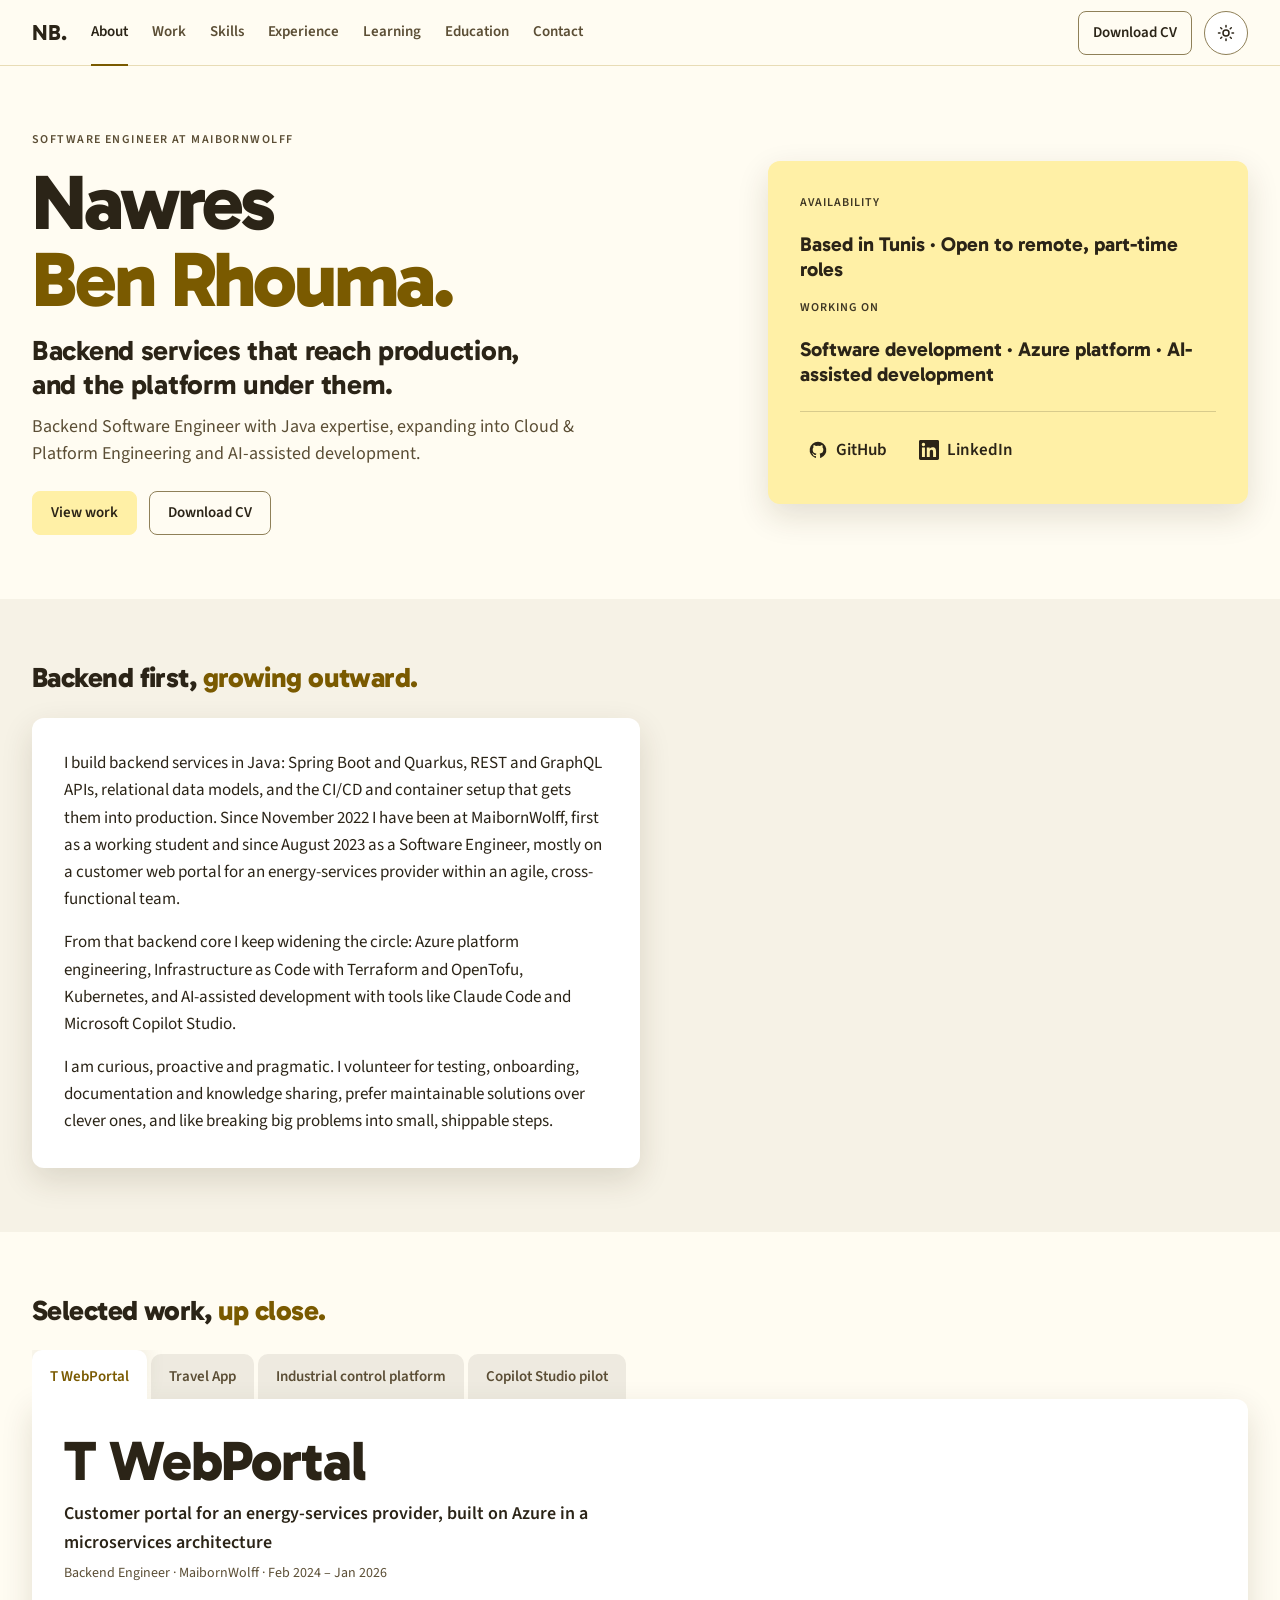
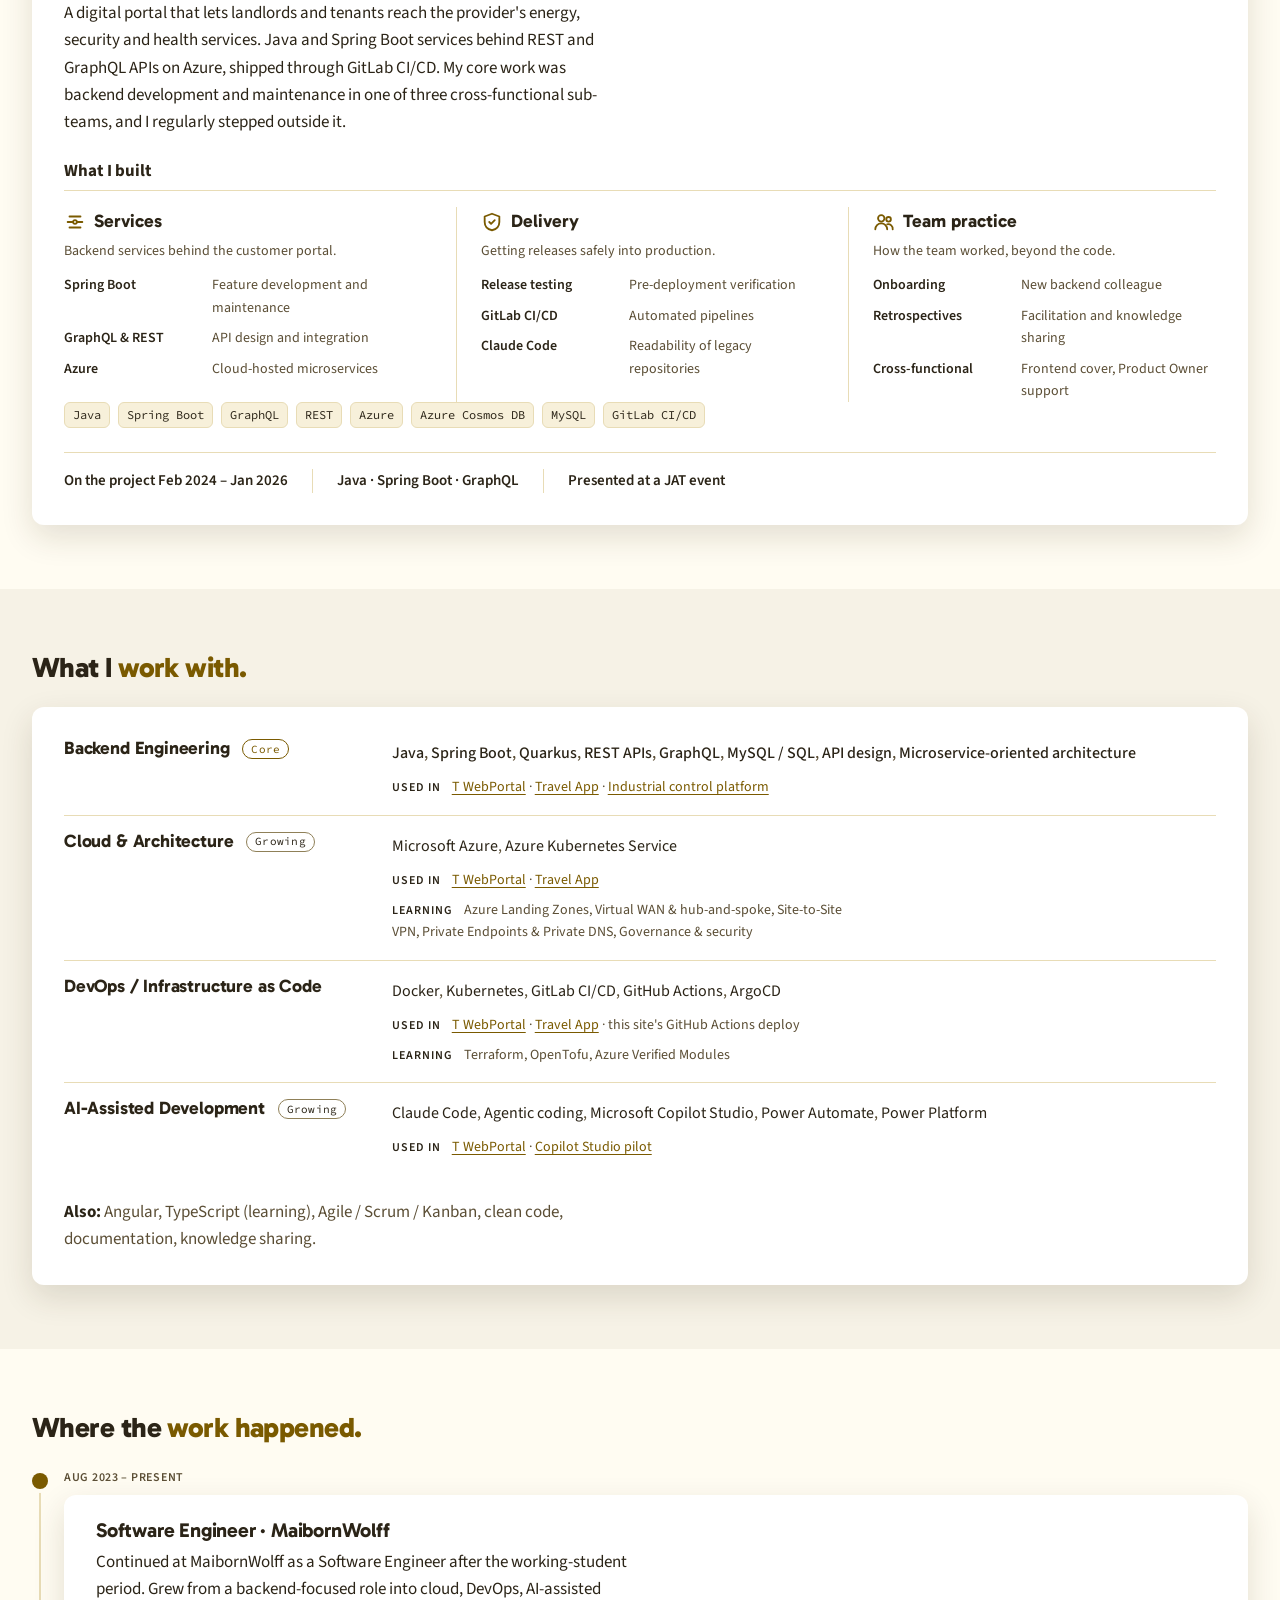
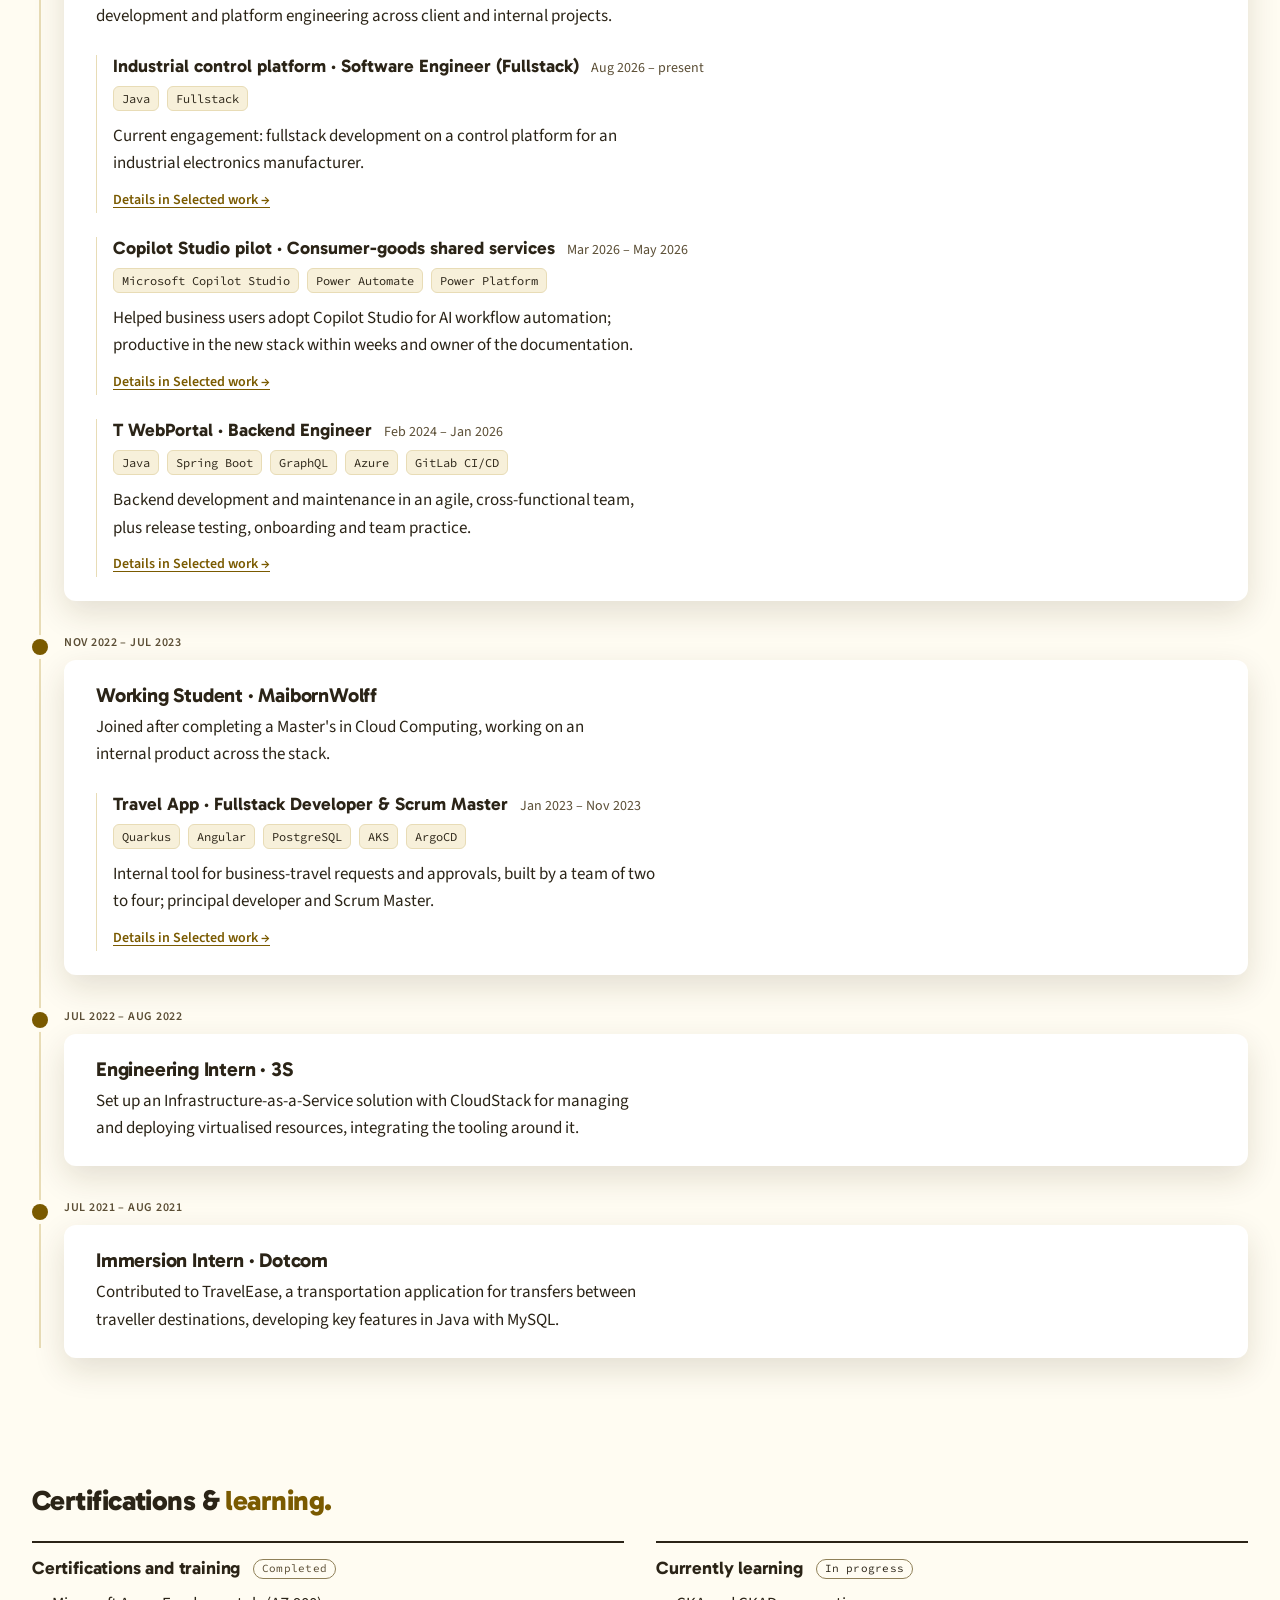
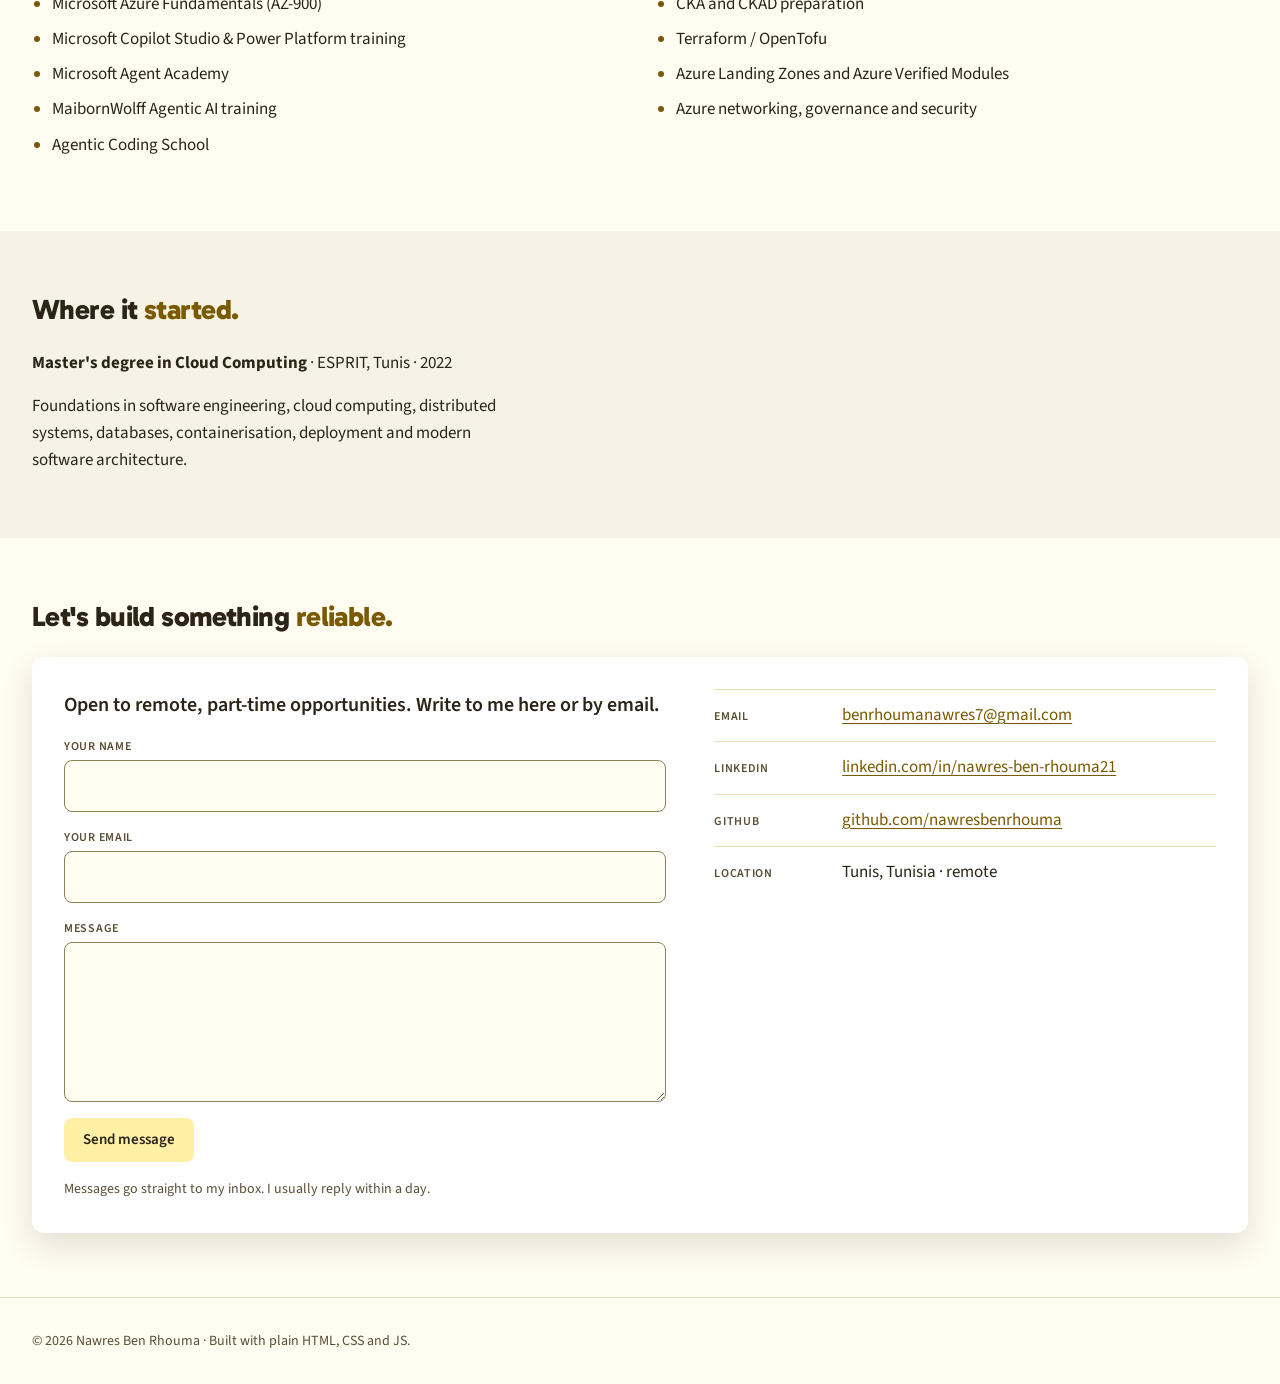
==== index.html @ cebd36e0 "Skills: each group links to the projects it was used in; training-only items on a Learning line" ====
<!DOCTYPE html>
<html lang="en">
<head>
  <meta charset="utf-8">
  <meta name="viewport" content="width=device-width, initial-scale=1, viewport-fit=cover">
  <title>Nawres Ben Rhouma · Backend Software Engineer</title>
  <meta name="description" content="Backend Software Engineer with Java expertise, expanding into Cloud & Platform Engineering and AI-assisted development. Based in Tunis, open to remote, part-time roles.">
  <link rel="canonical" href="https://nawresbenrhouma.github.io/portfolio/">
  <meta property="og:type" content="website">
  <meta property="og:title" content="Nawres Ben Rhouma · Backend Software Engineer">
  <meta property="og:description" content="Java backend engineer expanding into Cloud & Platform Engineering and AI-assisted development. Based in Tunis, open to remote, part-time roles.">
  <meta property="og:url" content="https://nawresbenrhouma.github.io/portfolio/">
  <meta property="og:image" content="https://nawresbenrhouma.github.io/portfolio/assets/og.png">
  <meta property="og:image:width" content="1200">
  <meta property="og:image:height" content="630">
  <meta name="twitter:card" content="summary_large_image">
  <meta name="color-scheme" content="light dark">
  <link rel="icon" href="assets/favicon.svg" type="image/svg+xml">
  <link rel="preconnect" href="https://fonts.googleapis.com">
  <link rel="preconnect" href="https://fonts.gstatic.com" crossorigin>
  <link rel="stylesheet" href="https://fonts.googleapis.com/css2?family=Gabarito:wght@700;800&family=Source+Code+Pro:wght@400&family=Source+Sans+3:wght@400;600;700&display=swap">
  <link rel="stylesheet" href="css/styles.css">
  <script>
    (function () {
      try {
        var t = localStorage.getItem('theme');
        if (t !== 'dark' && t !== 'light') {
          t = window.matchMedia('(prefers-color-scheme: dark)').matches ? 'dark' : 'light';
        }
        document.documentElement.setAttribute('data-theme', t);
      } catch (e) { /* keep the default attribute */ }
    })();
  </script>
</head>
<body>
  <a class="skip-link" href="#top">Skip to content</a>

  <header class="site-header">
    <a class="site-header__brand" href="#top" aria-label="Nawres Ben Rhouma, home">NB.</a>
    <nav class="site-nav" aria-label="Sections">
      <ul class="site-nav__list">
        <li><a class="site-nav__link" href="#about">About</a></li>
        <li><a class="site-nav__link" href="#work">Work</a></li>
        <li><a class="site-nav__link" href="#skills">Skills</a></li>
        <li><a class="site-nav__link" href="#experience">Experience</a></li>
        <li><a class="site-nav__link" href="#learning">Learning</a></li>
        <li><a class="site-nav__link" href="#education">Education</a></li>
        <li><a class="site-nav__link" href="#contact">Contact</a></li>
      </ul>
    </nav>
    <div class="site-header__actions">
      <a class="button button--ghost" href="assets/Nawres_Ben_Rhouma_CV.pdf" download>Download CV</a>
      <button class="theme-toggle" type="button" data-theme-toggle hidden aria-pressed="false" aria-label="Dark theme">
        <svg class="theme-toggle__icon theme-toggle__icon--sun" viewBox="0 0 24 24" fill="none" stroke="currentColor" stroke-width="2" stroke-linecap="round" aria-hidden="true"><circle cx="12" cy="12" r="4"/><path d="M12 2v2M12 20v2M4.93 4.93l1.41 1.41M17.66 17.66l1.41 1.41M2 12h2M20 12h2M4.93 19.07l1.41-1.41M17.66 6.34l1.41-1.41"/></svg>
        <svg class="theme-toggle__icon theme-toggle__icon--moon" viewBox="0 0 24 24" fill="none" stroke="currentColor" stroke-width="2" stroke-linecap="round" stroke-linejoin="round" aria-hidden="true"><path d="M21 12.8A9 9 0 1 1 11.2 3a7 7 0 0 0 9.8 9.8z"/></svg>
      </button>
    </div>
  </header>

  <main id="top" tabindex="-1">
    <section class="hero" aria-labelledby="hero-title">
      <div class="hero__inner">
        <div class="hero__text">
          <p class="hero__role">Software Engineer at MaibornWolff</p>
          <h1 id="hero-title">Nawres <span class="accent">Ben Rhouma.</span></h1>
          <p class="hero__claim">Backend services that reach production, and the platform under them.</p>
          <p class="hero__statement">Backend Software Engineer with Java expertise, expanding into Cloud &amp; Platform Engineering and AI-assisted development.</p>
          <div class="hero__actions">
            <a class="button button--primary" href="#work">View work</a>
            <a class="button button--outline" href="assets/Nawres_Ben_Rhouma_CV.pdf" download>Download CV</a>
          </div>
        </div>
        <aside class="panel-green" aria-label="At a glance">
          <dl class="glance">
            <dt>Availability</dt>
            <dd>Based in Tunis · Open to remote, part-time roles</dd>
            <dt>Working on</dt>
            <dd>Software development · Azure platform · AI-assisted development</dd>
          </dl>
          <div class="panel-green__links">
            <a class="iconlink" href="https://github.com/nawresbenrhouma" target="_blank" rel="me noopener noreferrer"><svg viewBox="0 0 24 24" width="20" height="20" fill="currentColor" aria-hidden="true"><path d="M12 2a10 10 0 0 0-3.16 19.49c.5.09.68-.22.68-.48v-1.7c-2.78.6-3.37-1.34-3.37-1.34-.45-1.16-1.11-1.47-1.11-1.47-.91-.62.07-.61.07-.61 1 .07 1.53 1.03 1.53 1.03.9 1.53 2.35 1.09 2.92.83.09-.65.35-1.09.63-1.34-2.22-.25-4.56-1.11-4.56-4.94 0-1.09.39-1.98 1.03-2.68-.1-.25-.45-1.27.1-2.64 0 0 .84-.27 2.75 1.02a9.56 9.56 0 0 1 5 0c1.91-1.29 2.75-1.02 2.75-1.02.55 1.37.2 2.39.1 2.64.64.7 1.03 1.59 1.03 2.68 0 3.84-2.34 4.68-4.57 4.93.36.31.68.92.68 1.85v2.74c0 .27.18.58.69.48A10 10 0 0 0 12 2z"/></svg>GitHub</a>
            <a class="iconlink" href="https://www.linkedin.com/in/nawres-ben-rhouma21/" target="_blank" rel="me noopener noreferrer"><svg viewBox="0 0 24 24" width="20" height="20" fill="currentColor" aria-hidden="true"><path d="M20.45 20.45h-3.55v-5.57c0-1.33-.03-3.04-1.85-3.04-1.85 0-2.14 1.45-2.14 2.94v5.67H9.36V9h3.41v1.56h.05c.47-.9 1.63-1.85 3.36-1.85 3.6 0 4.27 2.37 4.27 5.46v6.28zM5.34 7.43a2.06 2.06 0 1 1 0-4.12 2.06 2.06 0 0 1 0 4.12zM7.12 20.45H3.56V9h3.56v11.45zM22.22 0H1.77C.79 0 0 .77 0 1.72v20.56C0 23.23.79 24 1.77 24h20.45c.98 0 1.78-.77 1.78-1.72V1.72C24 .77 23.2 0 22.22 0z"/></svg>LinkedIn</a>
          </div>
        </aside>
      </div>
    </section>

    <section id="about" class="section section--alt" aria-labelledby="about-title">
      <h2><span id="about-title">Backend first, <span class="accent">growing outward.</span></span> <a class="heading-anchor" href="#about" aria-label="Link to About">#</a></h2>
      <div class="sheet sheet--pad about">
        <div class="about__text">
          <p>I build backend services in Java: Spring Boot and Quarkus, REST and GraphQL APIs, relational data models, and the CI/CD and container setup that gets them into production. Since November 2022 I have been at MaibornWolff, first as a working student and since August 2023 as a Software Engineer, mostly on a customer web portal for an energy-services provider within an agile, cross-functional team.</p>
          <p>From that backend core I keep widening the circle: Azure platform engineering, Infrastructure as Code with Terraform and OpenTofu, Kubernetes, and AI-assisted development with tools like Claude Code and Microsoft Copilot Studio.</p>
          <p>I am curious, proactive and pragmatic. I volunteer for testing, onboarding, documentation and knowledge sharing, prefer maintainable solutions over clever ones, and like breaking big problems into small, shippable steps.</p>
        </div>
      </div>
    </section>

    <section id="work" class="section section--work" aria-labelledby="work-title">
      <h2><span id="work-title">Selected work, <span class="accent">up close.</span></span> <a class="heading-anchor" href="#work" aria-label="Link to Selected work">#</a></h2>
      <!-- data-reveal: js/reveal.js adds the hiding class at runtime; never put .reveal in the markup. -->
      <div class="work" data-reveal>
      <div class="tabs">
        <div class="tabs__list" data-tablist-label="Selected work">
          <button class="tab" type="button" id="tab-webportal" data-panel="panel-webportal">T WebPortal</button>
          <button class="tab" type="button" id="tab-travelapp" data-panel="panel-travelapp">Travel App</button>
          <button class="tab" type="button" id="tab-industrial" data-panel="panel-industrial">Industrial control platform</button>
          <button class="tab" type="button" id="tab-copilot" data-panel="panel-copilot">Copilot Studio pilot</button>
        </div>

        <article class="panel" id="panel-webportal">
          <h3 class="panel__title">T WebPortal</h3>
          <p class="panel__subtitle">Customer portal for an energy-services provider, built on Azure in a microservices architecture</p>
          <p class="panel__meta">Backend Engineer · MaibornWolff · Feb 2024 – Jan 2026</p>
          <p class="panel__body">A digital portal that lets landlords and tenants reach the provider's energy, security and health services. Java and Spring Boot services behind REST and GraphQL APIs on Azure, shipped through GitLab CI/CD. My core work was backend development and maintenance in one of three cross-functional sub-teams, and I regularly stepped outside it.</p>
          <h4 class="panel__label">What I built</h4>
          <div class="panel__grid">
            <div class="col">
              <p class="col__title"><svg class="col__icon" viewBox="0 0 24 24" width="22" height="22" fill="none" stroke="currentColor" stroke-width="2" stroke-linecap="round" stroke-linejoin="round" aria-hidden="true"><path d="M4 12h6M14 12h6"/><circle cx="12" cy="12" r="2"/><path d="M6 6h12M6 18h12"/></svg>Services</p>
              <p class="col__intent">Backend services behind the customer portal.</p>
              <ul class="col__list"><li><strong>Spring Boot</strong> <span>Feature development and maintenance</span></li><li><strong>GraphQL &amp; REST</strong> <span>API design and integration</span></li><li><strong>Azure</strong> <span>Cloud-hosted microservices</span></li></ul>
            </div>
            <div class="col">
              <p class="col__title"><svg class="col__icon" viewBox="0 0 24 24" width="22" height="22" fill="none" stroke="currentColor" stroke-width="2" stroke-linecap="round" stroke-linejoin="round" aria-hidden="true"><path d="M12 3 4 6v6c0 5 3.5 8 8 9 4.5-1 8-4 8-9V6z"/><path d="m9 12 2 2 4-4"/></svg>Delivery</p>
              <p class="col__intent">Getting releases safely into production.</p>
              <ul class="col__list"><li><strong>Release testing</strong> <span>Pre-deployment verification</span></li><li><strong>GitLab CI/CD</strong> <span>Automated pipelines</span></li><li><strong>Claude Code</strong> <span>Readability of legacy repositories</span></li></ul>
            </div>
            <div class="col">
              <p class="col__title"><svg class="col__icon" viewBox="0 0 24 24" width="22" height="22" fill="none" stroke="currentColor" stroke-width="2" stroke-linecap="round" stroke-linejoin="round" aria-hidden="true"><circle cx="9" cy="8" r="3.5"/><path d="M2.5 20a6.5 6.5 0 0 1 13 0"/><circle cx="17" cy="9" r="2.5"/><path d="M15.5 14.5A5 5 0 0 1 21.5 20"/></svg>Team practice</p>
              <p class="col__intent">How the team worked, beyond the code.</p>
              <ul class="col__list"><li><strong>Onboarding</strong> <span>New backend colleague</span></li><li><strong>Retrospectives</strong> <span>Facilitation and knowledge sharing</span></li><li><strong>Cross-functional</strong> <span>Frontend cover, Product Owner support</span></li></ul>
            </div>
          </div>
          <ul class="tags tags--small panel__stack"><li>Java</li><li>Spring Boot</li><li>GraphQL</li><li>REST</li><li>Azure</li><li>Azure Cosmos DB</li><li>MySQL</li><li>GitLab CI/CD</li></ul>
          <ul class="panel__facts">
            <li>On the project Feb 2024 – Jan 2026</li>
            <li>Java · Spring Boot · GraphQL</li>
            <li>Presented at a JAT event</li>
          </ul>
        </article>

        <article class="panel" id="panel-travelapp">
          <h3 class="panel__title">Travel App</h3>
          <p class="panel__subtitle">Internal business-travel tool for MaibornWolff, built end to end by a team of two to four</p>
          <p class="panel__meta">Fullstack Developer &amp; Scrum Master · MaibornWolff · Jan 2023 – Nov 2023</p>
          <p class="panel__body">Employees submit travel requests; office managers review, approve, adjust or reject them. A Quarkus backend on PostgreSQL, an Angular frontend with Azure AD sign-in, both containerised and deployed to Azure Kubernetes Service through ArgoCD. In a team this small I carried most of the development across the stack and ran the Scrum process.</p>
          <h4 class="panel__label">What I built</h4>
          <div class="panel__grid">
            <div class="col">
              <p class="col__title"><svg class="col__icon" viewBox="0 0 24 24" width="22" height="22" fill="none" stroke="currentColor" stroke-width="2" stroke-linecap="round" stroke-linejoin="round" aria-hidden="true"><path d="m8 7-5 5 5 5"/><path d="m16 7 5 5-5 5"/><path d="m14 4-4 16"/></svg>Backend</p>
              <p class="col__intent">Request and approval workflow.</p>
              <ul class="col__list"><li><strong>Quarkus</strong> <span>Services and business rules</span></li><li><strong>PostgreSQL</strong> <span>Data model and persistence</span></li></ul>
            </div>
            <div class="col">
              <p class="col__title"><svg class="col__icon" viewBox="0 0 24 24" width="22" height="22" fill="none" stroke="currentColor" stroke-width="2" stroke-linecap="round" stroke-linejoin="round" aria-hidden="true"><rect x="3" y="4" width="18" height="13" rx="2"/><path d="M8 21h8M12 17v4"/><path d="m9 9-2 2 2 2M15 9l2 2-2 2"/></svg>Frontend</p>
              <p class="col__intent">The screens employees and office managers use.</p>
              <ul class="col__list"><li><strong>Angular</strong> <span>Request, review and approval flows</span></li><li><strong>Azure AD</strong> <span>Single sign-on</span></li></ul>
            </div>
            <div class="col">
              <p class="col__title"><svg class="col__icon" viewBox="0 0 24 24" width="22" height="22" fill="none" stroke="currentColor" stroke-width="2" stroke-linecap="round" stroke-linejoin="round" aria-hidden="true"><path d="M7 18a4 4 0 0 1-.5-8A6 6 0 0 1 18 9a4 4 0 0 1 0 9z"/><path d="M12 12v9M9 15l3-3 3 3"/></svg>Platform</p>
              <p class="col__intent">From container to cluster, GitOps style.</p>
              <ul class="col__list"><li><strong>AKS</strong> <span>Containerised deployment</span></li><li><strong>ArgoCD</strong> <span>GitOps delivery</span></li><li><strong>Scrum Master</strong> <span>Sprint process, requirements, usability</span></li></ul>
            </div>
          </div>
          <ul class="tags tags--small panel__stack"><li>Quarkus</li><li>Angular</li><li>PostgreSQL</li><li>Azure AD</li><li>AKS</li><li>ArgoCD</li><li>GitLab CI/CD</li></ul>
          <ul class="panel__facts">
            <li>Team of 2 to 4</li>
            <li>Principal developer across the stack</li>
            <li>Scrum Master</li>
          </ul>
        </article>

        <article class="panel" id="panel-industrial">
          <h3 class="panel__title">Industrial control platform</h3>
          <p class="panel__subtitle">Current engagement: fullstack development for an industrial electronics manufacturer</p>
          <p class="panel__meta">Software Engineer (Fullstack) · MaibornWolff · since Aug 2026</p>
          <p class="panel__body">The project I am working on now: fullstack development on a control platform for an industrial electronics manufacturer. More detail will follow as the work matures.</p>
          <h4 class="panel__label">What I built</h4>
          <div class="panel__grid">
            <div class="col">
              <p class="col__title"><svg class="col__icon" viewBox="0 0 24 24" width="22" height="22" fill="none" stroke="currentColor" stroke-width="2" stroke-linecap="round" stroke-linejoin="round" aria-hidden="true"><rect x="3" y="3" width="7" height="7" rx="1.5"/><rect x="14" y="3" width="7" height="7" rx="1.5"/><rect x="8.5" y="14" width="7" height="7" rx="1.5"/><path d="M6.5 10v2h11v-2M12 12v2"/></svg>Application</p>
              <p class="col__intent">Fullstack development on the control platform.</p>
              <ul class="col__list"><li><strong>Java</strong> <span>Backend development</span></li><li><strong>Fullstack</strong> <span>Frontend and backend features</span></li></ul>
            </div>
            <div class="col">
              <p class="col__title"><svg class="col__icon" viewBox="0 0 24 24" width="22" height="22" fill="none" stroke="currentColor" stroke-width="2" stroke-linecap="round" stroke-linejoin="round" aria-hidden="true"><path d="M4 6h5v5H4zM15 13h5v5h-5z"/><path d="M9 8.5h3a3 3 0 0 1 3 3v4"/></svg>Delivery</p>
              <p class="col__intent">From requirements to deployment in an agile team.</p>
              <ul class="col__list"><li><strong>Agile delivery</strong> <span>Iterative releases</span></li><li><strong>Quality</strong> <span>Testing and review</span></li></ul>
            </div>
            <div class="col">
              <p class="col__title"><svg class="col__icon" viewBox="0 0 24 24" width="22" height="22" fill="none" stroke="currentColor" stroke-width="2" stroke-linecap="round" stroke-linejoin="round" aria-hidden="true"><circle cx="9" cy="8" r="3.5"/><path d="M2.5 20a6.5 6.5 0 0 1 13 0"/><circle cx="17" cy="9" r="2.5"/><path d="M15.5 14.5A5 5 0 0 1 21.5 20"/></svg>Collaboration</p>
              <p class="col__intent">Working with the client and the MaibornWolff team.</p>
              <ul class="col__list"><li><strong>Cross-functional</strong> <span>Client and team alignment</span></li></ul>
            </div>
          </div>
          <ul class="tags tags--small panel__stack"><li>Java</li><li>Fullstack</li></ul>
          <ul class="panel__facts">
            <li>Since Aug 2026</li>
            <li>Current project</li>
            <li>Fullstack role</li>
          </ul>
        </article>

        <article class="panel" id="panel-copilot">
          <h3 class="panel__title">Copilot Studio pilot</h3>
          <p class="panel__subtitle">Microsoft Copilot Studio and Power Platform pilot for AI workflow automation</p>
          <p class="panel__meta">Technical Support Engineer · Shared services of a consumer-goods group · Mar 2026 – May 2026</p>
          <p class="panel__body">The pilot helped business users adopt Copilot Studio to build AI-powered workflow automations and assistants, with an MVP-driven approach, reusable templates and documentation. I joined full-time without prior hands-on experience in the stack, completed the training and became productive within a short timeframe.</p>
          <h4 class="panel__label">What I built</h4>
          <div class="panel__grid">
            <div class="col">
              <p class="col__title"><svg class="col__icon" viewBox="0 0 24 24" width="22" height="22" fill="none" stroke="currentColor" stroke-width="2" stroke-linecap="round" stroke-linejoin="round" aria-hidden="true"><path d="M4 19V5a2 2 0 0 1 2-2h13v16H6a2 2 0 0 0-2 2z"/><path d="M4 19a2 2 0 0 0 2 2h13"/><path d="M9 7h6"/></svg>Enablement</p>
              <p class="col__intent">Helping business users build their own automations.</p>
              <ul class="col__list"><li><strong>Copilot Studio</strong> <span>AI assistants and workflows</span></li><li><strong>Power Automate</strong> <span>Workflow automation</span></li><li><strong>Power Apps</strong> <span>Low-code applications</span></li></ul>
            </div>
            <div class="col">
              <p class="col__title"><svg class="col__icon" viewBox="0 0 24 24" width="22" height="22" fill="none" stroke="currentColor" stroke-width="2" stroke-linecap="round" stroke-linejoin="round" aria-hidden="true"><path d="M7 3h7l5 5v13H7z"/><path d="M14 3v5h5"/><path d="M10 13h6M10 17h6"/></svg>Documentation</p>
              <p class="col__intent">Reusable guidance for the organisation.</p>
              <ul class="col__list"><li><strong>Step-by-step guides</strong> <span>Adoption playbooks</span></li><li><strong>Templates</strong> <span>Reusable patterns and best practices</span></li></ul>
            </div>
            <div class="col">
              <p class="col__title"><svg class="col__icon" viewBox="0 0 24 24" width="22" height="22" fill="none" stroke="currentColor" stroke-width="2" stroke-linecap="round" stroke-linejoin="round" aria-hidden="true"><path d="M4 13a8 8 0 0 1 16 0v5a2 2 0 0 1-2 2h-3v-6h5"/><path d="M4 13v5a2 2 0 0 0 2 2h3v-6H4"/></svg>Delivery support</p>
              <p class="col__intent">Keeping the pilot moving.</p>
              <ul class="col__list"><li><strong>Deployments</strong> <span>Support for team members</span></li><li><strong>MVP approach</strong> <span>Feasibility and scoping with departments</span></li></ul>
            </div>
          </div>
          <ul class="tags tags--small panel__stack"><li>Copilot Studio</li><li>Power Automate</li><li>Power Apps</li><li>Power Platform</li></ul>
          <ul class="panel__facts">
            <li>Mar – May 2026, full-time</li>
            <li>New stack in weeks</li>
            <li>Owned the documentation</li>
          </ul>
        </article>
      </div>
      </div>
    </section>

    <section id="skills" class="section section--alt" aria-labelledby="skills-title">
      <h2><span id="skills-title">What I <span class="accent">work with.</span></span> <a class="heading-anchor" href="#skills" aria-label="Link to Skills">#</a></h2>
      <div class="sheet sheet--pad">
      <div class="skill-groups">
        <article class="skill-group skill-group--primary">
          <h3>Backend Engineering <span class="status status--core">Core</span></h3>
          <ul class="tags">
            <li>Java</li><li>Spring Boot</li><li>Quarkus</li><li>REST APIs</li><li>GraphQL</li><li>MySQL / SQL</li><li>API design</li><li>Microservice-oriented architecture</li>
          </ul>
          <p class="skill-group__meta"><span class="skill-group__label">Used in</span> <a href="#panel-webportal">T WebPortal</a> · <a href="#panel-travelapp">Travel App</a> · <a href="#panel-industrial">Industrial control platform</a></p>
        </article>
        <article class="skill-group">
          <h3>Cloud &amp; Architecture <span class="status status--growing">Growing</span></h3>
          <ul class="tags">
            <li>Microsoft Azure</li><li>Azure Kubernetes Service</li>
          </ul>
          <p class="skill-group__meta"><span class="skill-group__label">Used in</span> <a href="#panel-webportal">T WebPortal</a> · <a href="#panel-travelapp">Travel App</a></p>
          <p class="skill-group__meta skill-group__meta--learning"><span class="skill-group__label">Learning</span> Azure Landing Zones, Virtual WAN &amp; hub-and-spoke, Site-to-Site VPN, Private Endpoints &amp; Private DNS, Governance &amp; security</p>
        </article>
        <article class="skill-group">
          <h3>DevOps / Infrastructure as Code</h3>
          <ul class="tags">
            <li>Docker</li><li>Kubernetes</li><li>GitLab CI/CD</li><li>GitHub Actions</li><li>ArgoCD</li>
          </ul>
          <p class="skill-group__meta"><span class="skill-group__label">Used in</span> <a href="#panel-webportal">T WebPortal</a> · <a href="#panel-travelapp">Travel App</a> · this site's GitHub Actions deploy</p>
          <p class="skill-group__meta skill-group__meta--learning"><span class="skill-group__label">Learning</span> Terraform, OpenTofu, Azure Verified Modules</p>
        </article>
        <article class="skill-group">
          <h3>AI-Assisted Development <span class="status status--growing">Growing</span></h3>
          <ul class="tags">
            <li>Claude Code</li><li>Agentic coding</li><li>Microsoft Copilot Studio</li><li>Power Automate</li><li>Power Platform</li>
          </ul>
          <p class="skill-group__meta"><span class="skill-group__label">Used in</span> <a href="#panel-webportal">T WebPortal</a> · <a href="#panel-copilot">Copilot Studio pilot</a></p>
        </article>
      </div>
      <p class="skills__secondary"><strong>Also:</strong> Angular, TypeScript (learning), Agile / Scrum / Kanban, clean code, documentation, knowledge sharing.</p>
      </div>
    </section>

    <section id="experience" class="section" aria-labelledby="experience-title">
      <h2><span id="experience-title">Where the <span class="accent">work happened.</span></span> <a class="heading-anchor" href="#experience" aria-label="Link to Experience">#</a></h2>
      <ol class="timeline">
        <li class="timeline__item">
          <div class="timeline__meta">
            <span class="timeline__dates">Aug 2023 – present</span>
          </div>
          <div class="timeline__body">
            <h3>Software Engineer&nbsp;· MaibornWolff</h3>
            <p>Continued at MaibornWolff as a Software Engineer after the working-student period. Grew from a backend-focused role into cloud, DevOps, AI-assisted development and platform engineering across client and internal projects.</p>

            <article class="engagement">
              <h4>Industrial control platform&nbsp;· Software Engineer (Fullstack) <span class="engagement__dates">Aug 2026 – present</span></h4>
              <ul class="tags tags--small"><li>Java</li><li>Fullstack</li></ul>
              <p class="engagement__summary">Current engagement: fullstack development on a control platform for an industrial electronics manufacturer.</p>
              <a class="engagement__more" href="#panel-industrial">Details<span class="visually-hidden"> on the industrial control platform</span> in Selected work<span aria-hidden="true"> →</span></a>
            </article>

            <article class="engagement">
              <h4>Copilot Studio pilot&nbsp;· Consumer-goods shared services <span class="engagement__dates">Mar 2026 – May 2026</span></h4>
              <ul class="tags tags--small"><li>Microsoft Copilot Studio</li><li>Power Automate</li><li>Power Platform</li></ul>
              <p class="engagement__summary">Helped business users adopt Copilot Studio for AI workflow automation; productive in the new stack within weeks and owner of the documentation.</p>
              <a class="engagement__more" href="#panel-copilot">Details<span class="visually-hidden"> on the Copilot Studio pilot</span> in Selected work<span aria-hidden="true"> →</span></a>
            </article>

            <article class="engagement">
              <h4>T WebPortal&nbsp;· Backend Engineer <span class="engagement__dates">Feb 2024 – Jan 2026</span></h4>
              <ul class="tags tags--small"><li>Java</li><li>Spring Boot</li><li>GraphQL</li><li>Azure</li><li>GitLab CI/CD</li></ul>
              <p class="engagement__summary">Backend development and maintenance in an agile, cross-functional team, plus release testing, onboarding and team practice.</p>
              <a class="engagement__more" href="#panel-webportal">Details<span class="visually-hidden"> on T WebPortal</span> in Selected work<span aria-hidden="true"> →</span></a>
            </article>

          </div>
        </li>
        <li class="timeline__item">
          <div class="timeline__meta">
            <span class="timeline__dates">Nov 2022 – Jul 2023</span>
          </div>
          <div class="timeline__body">
            <h3>Working Student&nbsp;· MaibornWolff</h3>
            <p>Joined after completing a Master's in Cloud Computing, working on an internal product across the stack.</p>

            <article class="engagement">
              <h4>Travel App&nbsp;· Fullstack Developer &amp; Scrum Master <span class="engagement__dates">Jan 2023 – Nov 2023</span></h4>
              <ul class="tags tags--small"><li>Quarkus</li><li>Angular</li><li>PostgreSQL</li><li>AKS</li><li>ArgoCD</li></ul>
              <p class="engagement__summary">Internal tool for business-travel requests and approvals, built by a team of two to four; principal developer and Scrum Master.</p>
              <a class="engagement__more" href="#panel-travelapp">Details<span class="visually-hidden"> on the Travel App</span> in Selected work<span aria-hidden="true"> →</span></a>
            </article>
          </div>
        </li>
        <li class="timeline__item">
          <div class="timeline__meta">
            <span class="timeline__dates">Jul 2022 – Aug 2022</span>
          </div>
          <div class="timeline__body">
            <h3>Engineering Intern&nbsp;· 3S</h3>
            <p>Set up an Infrastructure-as-a-Service solution with CloudStack for managing and deploying virtualised resources, integrating the tooling around it.</p>
          </div>
        </li>
        <li class="timeline__item">
          <div class="timeline__meta">
            <span class="timeline__dates">Jul 2021 – Aug 2021</span>
          </div>
          <div class="timeline__body">
            <h3>Immersion Intern&nbsp;· Dotcom</h3>
            <p>Contributed to TravelEase, a transportation application for transfers between traveller destinations, developing key features in Java with MySQL.</p>
          </div>
        </li>
      </ol>
    </section>


    <section id="learning" class="section" aria-labelledby="learning-title">
      <h2><span id="learning-title">Certifications &amp; <span class="accent">learning.</span></span> <a class="heading-anchor" href="#learning" aria-label="Link to Certifications & Learning">#</a></h2>
      <div class="learning">
        <div class="learning__column">
          <h3>Certifications and training <span class="status status--done">Completed</span></h3>
          <ul class="bullets">
            <li>Microsoft Azure Fundamentals (AZ-900)</li>
            <li>Microsoft Copilot Studio &amp; Power Platform training</li>
            <li>Microsoft Agent Academy</li>
            <li>MaibornWolff Agentic AI training</li>
            <li>Agentic Coding School</li>
          </ul>
        </div>
        <div class="learning__column">
          <h3>Currently learning <span class="status status--growing">In progress</span></h3>
          <ul class="bullets">
            <li>CKA and CKAD preparation</li>
            <li>Terraform / OpenTofu</li>
            <li>Azure Landing Zones and Azure Verified Modules</li>
            <li>Azure networking, governance and security</li>
          </ul>
        </div>
      </div>
    </section>

    <section id="education" class="section section--alt" aria-labelledby="education-title">
      <h2><span id="education-title">Where it <span class="accent">started.</span></span> <a class="heading-anchor" href="#education" aria-label="Link to Education">#</a></h2>
      <div class="education">
      <p><strong>Master's degree in Cloud Computing</strong> · ESPRIT, Tunis · 2022</p>
      <p>Foundations in software engineering, cloud computing, distributed systems, databases, containerisation, deployment and modern software architecture.</p>
      </div>
    </section>

    <section id="contact" class="section" aria-labelledby="contact-title">
      <h2><span id="contact-title">Let's build something <span class="accent">reliable.</span></span> <a class="heading-anchor" href="#contact" aria-label="Link to Contact">#</a></h2>
      <div class="sheet sheet--pad contact">
      <div class="contact__intro">
      <p class="contact__lead">Open to remote, part-time opportunities. Write to me here or by email.</p>
      <form class="contact-form" action="https://formspree.io/f/moevwban" method="POST">
        <div class="field">
          <label for="cf-name">Your name</label>
          <input id="cf-name" name="name" type="text" autocomplete="name" required>
        </div>
        <div class="field">
          <label for="cf-email">Your email</label>
          <input id="cf-email" name="email" type="email" autocomplete="email" required>
        </div>
        <div class="field">
          <label for="cf-message">Message</label>
          <textarea id="cf-message" name="message" rows="5" required></textarea>
        </div>
        <input type="text" name="_gotcha" class="visually-hidden" tabindex="-1" autocomplete="off" aria-hidden="true">
        <button class="button button--primary" type="submit">Send message</button>
        <p class="contact-form__note" role="status" aria-live="polite">Messages go straight to my inbox. I usually reply within a day.</p>
      </form>
      </div>
      <ul class="contact__list">
        <li><span class="contact__label">Email</span> <a href="mailto:benrhoumanawres7@gmail.com">benrhoumanawres7@gmail.com</a></li>
        <li><span class="contact__label">LinkedIn</span> <a href="https://www.linkedin.com/in/nawres-ben-rhouma21/" target="_blank" rel="me noopener noreferrer">linkedin.com/in/nawres-ben-rhouma21</a></li>
        <li><span class="contact__label">GitHub</span> <a href="https://github.com/nawresbenrhouma" target="_blank" rel="me noopener noreferrer">github.com/nawresbenrhouma</a></li>
        <li><span class="contact__label">Location</span> Tunis, Tunisia · remote</li>
      </ul>
      </div>
    </section>
  </main>

  <footer class="site-footer">
    <p>© 2026 Nawres Ben Rhouma · Built with plain HTML, CSS and JS.</p>
  </footer>

  <script src="js/theme.js" defer></script>
  <script src="js/nav.js" defer></script>
  <script src="js/tabs.js" defer></script>
  <script src="js/reveal.js" defer></script>
  <script src="js/form.js" defer></script>
</body>
</html>
---- css/styles.css ----
/* Nawres Ben Rhouma — portfolio. World: a near-white page with a butter tint,
   alternating with a warmer tone; white sheets lifted by one soft shadow; one
   butter yellow accent: deep butter for text, butter fill for the hero panel
   and buttons; Gabarito
   headlines. See .impeccable/surfaces/index-html.md for the direction contract. */

/* 1. Tokens */
:root {
  --bg: #fffcf2;
  --sheet: #ffffff;
  --bg-elevated: #f7f0da;
  --text: #2b2417;
  --text-muted: #5b4e35;
  --alt: #f6f2e6;
  --accent: #7a5a00;
  --action: #fff0a6;
  --action-hover: #ffe97a;
  --accent-contrast: #2b2417;
  --accent-soft: #fbf0c4;
  --panel-rule: rgba(43, 36, 23, 0.18);
  --border: #e8dcb6;
  --border-strong: #8f8058; /* 3.5:1 on the butter ground: control outlines only */
  --focus: #7a5a00;

  --font-display: "Gabarito", "Source Sans 3", "Segoe UI", "Helvetica Neue", Arial, sans-serif;
  --font-body: "Source Sans 3", "Segoe UI", "Helvetica Neue", Arial, sans-serif;
  --font-heading: "Gabarito", "Source Sans 3", "Segoe UI", "Helvetica Neue", Arial, sans-serif;
  --font-code: "Source Code Pro", ui-monospace, "SF Mono", Menlo, Consolas, monospace;

  --text-h1: clamp(2.25rem, 1.7rem + 2.2vw, 3rem);
  --text-h2: 1.75rem;
  --text-h3: 1.25rem;
  --text-body: 1.0625rem;
  --text-small: 0.875rem;
  --text-label: 0.75rem;

  --space-1: 0.25rem;
  --space-2: 0.5rem;
  --space-3: 0.75rem;
  --space-4: 1rem;
  --space-5: 1.5rem;
  --space-6: 2rem;
  --space-7: 3rem;
  --space-8: 4rem;

  --radius: 8px;
  --radius-sm: 6px;
  --radius-lg: 12px;
  --shadow: 0 12px 32px rgba(56, 42, 12, 0.14);
  --content-max: 76rem;
  --measure: 68ch;
  --header-height: 4rem;
  --motion-fast: 150ms;
  --motion-base: 220ms;
  --ease-out: cubic-bezier(0.2, 0.8, 0.2, 1);

  color-scheme: light;
}

[data-theme="dark"] {
  --bg: #1b170f;
  --sheet: #332c1e;
  --bg-elevated: #3f3727;
  --text: #f2e9d3;
  --text-muted: #cbbd9c;
  --alt: #201d17;
  --accent: #f0cf5a;
  --action: #e9c43a;
  --action-hover: #f0cf5a;
  --accent-contrast: #1b170f;
  --accent-soft: #3a3115;
  --panel-rule: rgba(27, 23, 15, 0.3);
  --border: #4a4130;
  --border-strong: #8f8160;
  --focus: #f0cf5a;
  --shadow: 0 0 0 1px var(--border); /* dark: a hairline stands in for the shadow */
  color-scheme: dark;
}

@media (prefers-color-scheme: dark) {
  :root:not([data-theme="light"]) {
    --bg: #1b170f;
    --sheet: #332c1e;
    --bg-elevated: #3f3727;
    --text: #f2e9d3;
    --text-muted: #cbbd9c;
    --alt: #201d17;
    --accent: #f0cf5a;
    --action: #e9c43a;
    --action-hover: #f0cf5a;
    --accent-contrast: #1b170f;
    --accent-soft: #3a3115;
    --panel-rule: rgba(27, 23, 15, 0.3);
    --border: #4a4130;
    --border-strong: #8f8160;
    --focus: #f0cf5a;
    --shadow: 0 0 0 1px var(--border); /* dark: a hairline stands in for the shadow */
    color-scheme: dark;
  }
}

/* 2. Base */
*, *::before, *::after { box-sizing: border-box; }

html {
  scroll-behavior: smooth;
  scroll-padding-top: calc(var(--header-height) + var(--space-4));
  -webkit-text-size-adjust: 100%;
  scrollbar-color: var(--border-strong) transparent;
}

body {
  margin: 0;
  background: var(--bg);
  color: var(--text);
  font-family: var(--font-body);
  font-size: var(--text-body);
  line-height: 1.6;
  font-variant-numeric: tabular-nums;
  -webkit-font-smoothing: antialiased;
}

img { max-width: 100%; height: auto; display: block; }

h1, h2, h3 {
  font-family: var(--font-heading);
  line-height: 1.1;
  margin: 0;
  text-wrap: balance;
}
h4 { font-family: var(--font-body); line-height: 1.3; margin: 0; }
h1 { font-size: var(--text-h1); font-weight: 800; letter-spacing: -0.03em; line-height: 1.02; }
h2 { font-size: var(--text-h2); font-weight: 800; letter-spacing: -0.02em; }
h3 { font-size: var(--text-h3); font-weight: 700; letter-spacing: -0.01em; }
h4 { font-size: var(--text-body); font-weight: 700; }

p { margin: 0 0 var(--space-4); max-width: var(--measure); }
p:last-child { margin-bottom: 0; }

a {
  color: var(--accent);
  text-decoration: underline;
  text-decoration-thickness: 1px;
  text-underline-offset: 0.18em;
  transition: color var(--motion-fast) var(--ease-out);
}
a:hover { text-decoration-thickness: 2px; }

::selection { background: var(--accent-soft); color: var(--text); }

:focus-visible {
  outline: 2px solid var(--focus);
  outline-offset: 3px;
  border-radius: var(--radius-sm);
}

main:focus-visible { outline-offset: -3px; }

.visually-hidden {
  position: absolute;
  width: 1px;
  height: 1px;
  overflow: hidden;
  clip: rect(0 0 0 0);
  white-space: nowrap;
}

code { font-family: var(--font-code); font-size: 0.9em; }

.skip-link {
  position: absolute;
  left: var(--space-4);
  top: -100%;
  z-index: 100;
  padding: var(--space-2) var(--space-3);
  background: var(--sheet);
  color: var(--accent);
  border: 1px solid var(--border-strong);
  border-radius: var(--radius);
}
.skip-link:focus { top: var(--space-3); }

.contact__label,
.timeline__dates {
  font-size: var(--text-label);
  font-weight: 600;
  letter-spacing: 0.06em;
  text-transform: uppercase;
  color: var(--text-muted);
}

/* 3. Header + nav (on the band) */
.site-header {
  position: sticky;
  top: 0;
  z-index: 10;
  display: flex;
  align-items: center;
  gap: var(--space-5);
  min-height: var(--header-height);
  padding: 0 var(--space-6);
  background: var(--bg);
  border-bottom: 1px solid var(--border);
}

.site-header__brand {
  font-family: var(--font-display);
  font-size: 1.375rem;
  font-weight: 700;
  color: var(--text);
  text-decoration: none;
  white-space: nowrap;
}
.site-header__brand:hover { color: var(--accent); }

.site-nav { flex: 1; min-width: 0; position: relative; }

.site-nav__list {
  list-style: none;
  display: flex;
  gap: var(--space-5);
  margin: 0;
  padding: 0;
  overflow-x: auto;
  scrollbar-width: none;
}
.site-nav__list::-webkit-scrollbar { display: none; }

.site-nav__link {
  display: inline-block;
  padding: calc((var(--header-height) - 1.5rem) / 2) 0;
  color: var(--text-muted);
  font-size: 0.9375rem;
  font-weight: 600;
  text-decoration: none;
  white-space: nowrap;
  border-bottom: 2px solid transparent;
  margin-bottom: -1px;
}
.site-nav__link:hover { color: var(--text); }
.site-nav__link[aria-current="true"] { color: var(--text); border-bottom-color: var(--accent); }

.site-nav__indicator {
  position: absolute;
  left: 0;
  bottom: -1px;
  height: 2px;
  width: 100px;
  background: var(--accent);
  transform: scaleX(0);
  transform-origin: 0 0;
  transition: transform var(--motion-base) var(--ease-out);
  pointer-events: none;
}
.site-nav--has-indicator .site-nav__link[aria-current="true"] { border-bottom-color: transparent; }

.site-header__actions {
  display: flex;
  align-items: center;
  gap: var(--space-3);
  margin-left: auto;
}

.theme-toggle {
  display: inline-flex;
  align-items: center;
  justify-content: center;
  width: 2.75rem;
  height: 2.75rem;
  padding: 0;
  background: var(--sheet);
  color: var(--text);
  border: 1px solid var(--border-strong);
  border-radius: 999px;
  cursor: pointer;
  transition: border-color var(--motion-fast) var(--ease-out), color var(--motion-fast) var(--ease-out);
}
.theme-toggle:hover { border-color: var(--accent); color: var(--accent); }
.theme-toggle[hidden] { display: none; }
.theme-toggle svg { width: 1.125rem; height: 1.125rem; }
.theme-toggle__icon--moon { display: none; }
[data-theme="dark"] .theme-toggle__icon--sun { display: none; }
[data-theme="dark"] .theme-toggle__icon--moon { display: block; }

/* 4. Buttons and links */
.button {
  display: inline-flex;
  align-items: center;
  justify-content: center;
  gap: var(--space-2);
  min-height: 2.75rem;
  padding: 0.5rem 1.125rem;
  font-family: var(--font-body);
  font-size: 0.9375rem;
  font-weight: 600;
  line-height: 1.2;
  text-decoration: none;
  border-radius: var(--radius);
  border: 1px solid transparent;
  transition: background-color var(--motion-fast) var(--ease-out), border-color var(--motion-fast) var(--ease-out), color var(--motion-fast) var(--ease-out);
}
.button--primary { background: var(--action); color: var(--accent-contrast); border-color: var(--action); }
.button--primary:hover { background: var(--action-hover); border-color: var(--action-hover); }
.button--primary { color: var(--accent-contrast); }
.button--secondary { background: var(--text); color: var(--bg); border-color: var(--text); }
.button--secondary:hover { background: var(--text-muted); border-color: var(--text-muted); }
.button--outline { background: transparent; color: var(--text); border-color: var(--border-strong); }
.button--outline:hover { border-color: var(--accent); color: var(--accent); }
.button--ghost { background: transparent; color: var(--text); border-color: var(--border-strong); padding: 0.375rem 0.875rem; }
.button--ghost:hover { border-color: var(--accent); color: var(--accent); }

.iconlink {
  display: inline-flex;
  align-items: center;
  gap: var(--space-2);
  min-height: 2.75rem;
  padding: 0 var(--space-2);
  color: var(--text);
  font-weight: 600;
  text-decoration: none;
}
.iconlink:hover { color: var(--accent); }

/* 5. Sheets */
.sheet {
  background: var(--sheet);
  border-radius: var(--radius-lg);
  box-shadow: var(--shadow);
}
.sheet--pad { padding: var(--space-6); }

/* 6. Hero: name and statement left, facts card right */
.accent { color: var(--accent); }
.hero { padding: var(--space-8) var(--space-6) var(--space-8); }
.hero__inner {
  max-width: var(--content-max);
  margin-inline: auto;
  display: grid;
  grid-template-columns: minmax(0, 7fr) minmax(0, 5fr);
  gap: var(--space-8);
  align-items: center;
}
.hero__text > h1 {
  font-size: clamp(3rem, 2rem + 3.6vw, 5rem);
  line-height: 0.98;
  letter-spacing: -0.04em;
  margin-bottom: var(--space-4);
}
.hero__text > h1 > .accent { display: block; }
.hero__role {
  font-size: var(--text-label);
  font-weight: 600;
  letter-spacing: 0.12em;
  text-transform: uppercase;
  color: var(--text-muted);
  margin-bottom: var(--space-4);
}
.hero__claim {
  font-family: var(--font-display);
  font-size: clamp(1.375rem, 1.1rem + 1vw, 1.75rem);
  font-weight: 700;
  line-height: 1.2;
  letter-spacing: -0.01em;
  max-width: 22em;
  margin-bottom: var(--space-3);
  text-wrap: balance;
}
.hero__statement {
  font-size: 1.125rem;
  line-height: 1.5;
  color: var(--text-muted);
  max-width: 32em;
  margin-bottom: var(--space-5);
}
.hero__actions { display: flex; flex-wrap: wrap; gap: var(--space-3); }

/* The accent as a surface: the at-a-glance panel */
.panel-green {
  background: var(--action);
  color: var(--accent-contrast);
  border-radius: var(--radius-lg);
  padding: var(--space-6);
  box-shadow: var(--shadow);
}
.glance { margin: 0 0 var(--space-5); display: grid; gap: var(--space-4); }
.glance dt {
  font-size: var(--text-label);
  font-weight: 600;
  letter-spacing: 0.08em;
  text-transform: uppercase;
  opacity: 0.9;
  margin: 0 0 var(--space-1);
}
.glance dd { margin: 0; font-family: var(--font-display); font-size: 1.25rem; font-weight: 700; line-height: 1.25; }
.panel-green__links { display: flex; flex-wrap: wrap; gap: var(--space-2) var(--space-4); padding-top: var(--space-4); border-top: 1px solid var(--panel-rule); }
.panel-green .iconlink { color: var(--accent-contrast); }
.panel-green .iconlink:hover { color: var(--accent-contrast); text-decoration: underline; text-underline-offset: 0.2em; }

/* 7. Folder tabs: the structural signature. The tab row sits on the band and
   the selected tab fuses into the sheet below it, like a file folder. Without
   JavaScript the row is hidden and the panels stack as separate sheets. */
.tabs__list {
  display: none;
  align-items: flex-end;
  gap: var(--space-1);
  padding: 0 var(--space-4) 0 0;
  overflow-x: auto;
  scrollbar-width: none;
}
.tabs__list--enhanced { display: flex; }
.tabs__list::-webkit-scrollbar { display: none; }
.tab {
  flex: none;
  min-height: 2.75rem;
  padding: 0.75rem 1.125rem;
  background: rgba(43, 36, 23, 0.08);
  border: 0;
  border-radius: 10px 10px 0 0;
  font-family: var(--font-body);
  font-size: 0.9375rem;
  font-weight: 600;
  color: var(--text-muted);
  cursor: pointer;
  white-space: nowrap;
  transition: color var(--motion-fast) var(--ease-out), background-color var(--motion-fast) var(--ease-out);
}
.tab:hover { color: var(--text); background: rgba(43, 36, 23, 0.14); }
.tab[aria-selected="true"] {
  color: var(--accent);
  background: var(--sheet);
  padding-top: 0.95rem;
  box-shadow: 0 -8px 20px rgba(56, 42, 12, 0.08);
}
[data-theme="dark"] .tab { background: rgba(242, 233, 211, 0.08); }
[data-theme="dark"] .tab:hover { background: rgba(242, 233, 211, 0.14); }
[data-theme="dark"] .tab[aria-selected="true"] { background: var(--sheet); box-shadow: 0 0 0 1px var(--border); }

.panel {
  padding: var(--space-6);
  background: var(--sheet);
  border-radius: 0 var(--radius-lg) var(--radius-lg) var(--radius-lg);
  box-shadow: var(--shadow);
}
.panel + .panel { margin-top: var(--space-4); border-radius: var(--radius-lg); }
.tabs__list--enhanced ~ .panel + .panel { margin-top: 0; border-radius: 0 var(--radius-lg) var(--radius-lg) var(--radius-lg); }
.panel[hidden] { display: none; }
.panel__stack { margin: var(--space-4) 0 0; }
.panel__title {
  font-size: clamp(2.25rem, 1.6rem + 2.6vw, 3.5rem);
  font-weight: 800;
  letter-spacing: -0.02em;
  margin-bottom: var(--space-2);
}
.panel__subtitle { font-size: 1.125rem; font-weight: 600; margin-bottom: var(--space-1); }
.panel__meta { font-size: var(--text-small); color: var(--text-muted); margin-bottom: var(--space-4); }
.panel__body { margin-bottom: var(--space-5); }
.panel__label {
  padding-bottom: var(--space-2);
  margin-bottom: var(--space-4);
  border-bottom: 1px solid var(--border);
}
.panel__grid {
  display: grid;
  grid-template-columns: repeat(3, minmax(0, 1fr));
  gap: var(--space-5);
}
.col + .col { border-left: 1px solid var(--border); padding-left: var(--space-5); }
.col__title { display: flex; align-items: center; gap: var(--space-2); font-family: var(--font-display); font-size: 1.125rem; font-weight: 700; margin-bottom: var(--space-1); }
.col__icon { flex: none; color: var(--accent); }
.col__intent { font-size: var(--text-small); color: var(--text-muted); margin-bottom: var(--space-3); }
.col__list { list-style: none; margin: 0; padding: 0; display: grid; gap: var(--space-2); font-size: var(--text-small); }
.col__list li { display: grid; grid-template-columns: 8.5rem minmax(0, 1fr); gap: var(--space-3); align-items: baseline; }
.col__list strong { font-weight: 600; color: var(--text); }
.col__list span { color: var(--text-muted); }
.panel__facts {
  list-style: none;
  display: flex;
  flex-wrap: wrap;
  gap: var(--space-3) var(--space-5);
  margin: var(--space-5) 0 0;
  padding: var(--space-4) 0 0;
  border-top: 1px solid var(--border);
  font-weight: 600;
  font-size: 0.9375rem;
}
.panel__facts li { white-space: nowrap; }
.panel__facts li + li { border-left: 1px solid var(--border); padding-left: var(--space-5); }

/* 8. Sections on the page ground */
.section {
  display: grid;
  grid-template-columns: minmax(var(--space-6), 1fr) minmax(0, var(--content-max)) minmax(var(--space-6), 1fr);
  padding: var(--space-8) 0;
}
.section > * { grid-column: 2; }
.section--alt { background: var(--alt); }
.section > h2 {
  display: block;
  margin-bottom: var(--space-5);
}
.section > h2 .heading-anchor { margin-left: var(--space-2); }
.heading-anchor {
  font-family: var(--font-body);
  font-weight: 400;
  color: var(--text-muted);
  text-decoration: none;
  opacity: 0;
  transition: opacity var(--motion-fast) var(--ease-out);
}
.section > h2:hover .heading-anchor,
.heading-anchor:focus-visible { opacity: 1; }
.heading-anchor:hover { color: var(--accent); }

.about { max-width: calc(var(--measure) + 2 * var(--space-6)); }
.about__text { max-width: var(--measure); }
.education { max-width: 62ch; }

/* Status tokens */
.status {
  display: inline-block;
  vertical-align: 0.15em;
  margin-left: var(--space-2);
  padding: 0.05rem 0.5rem;
  font-family: var(--font-code);
  font-size: 0.6875rem;
  font-weight: 400;
  letter-spacing: 0.02em;
  line-height: 1.5;
  border: 1px solid var(--border-strong);
  border-radius: 999px;
  color: var(--text-muted);
  white-space: nowrap;
}
.status--core { color: var(--accent); border-color: var(--accent); }
.status--growing { color: var(--text); }
.status--done { color: var(--text-muted); }

/* Skills table on a sheet */
.skill-group {
  display: grid;
  grid-template-columns: 19rem minmax(0, 1fr);
  gap: var(--space-2) var(--space-5);
  padding: var(--space-4) 0;
  border-bottom: 1px solid var(--border);
}
.skill-group:first-child { padding-top: 0; }
.skill-group:last-child { border-bottom: 0; }
.skill-group--primary .tags li { font-weight: 500; color: var(--text); }
.skill-group > h3 { font-size: 1.125rem; align-self: start; }
.skill-group .tags { display: block; line-height: 1.7; }
.skill-group .tags li {
  display: inline;
  padding: 0;
  background: none;
  border: 0;
  border-radius: 0;
  font-family: var(--font-body);
  font-size: 1rem;
  white-space: normal;
}
.skill-group .tags li::after { content: ", "; color: var(--text-muted); }
.skill-group .tags li:last-child::after { content: ""; }
.skill-group > .skill-group__meta { grid-column: 2; margin: 0; font-size: var(--text-small); color: var(--text-muted); }
.skill-group__label {
  margin-right: var(--space-2);
  font-size: var(--text-label);
  font-weight: 600;
  letter-spacing: 0.08em;
  text-transform: uppercase;
  color: var(--text);
}
.skills__secondary { margin-top: var(--space-5); color: var(--text-muted); }
.skills__secondary strong { color: var(--text); }

.tags {
  list-style: none;
  display: flex;
  flex-wrap: wrap;
  gap: var(--space-2);
  margin: 0;
  padding: 0;
}
.tags li {
  padding: 0.125rem 0.5rem;
  background: var(--bg-elevated);
  border: 1px solid var(--border);
  border-radius: var(--radius-sm);
  font-family: var(--font-code);
  font-size: 0.8125rem;
  color: var(--text);
  white-space: nowrap;
}
.tags--small li { font-size: 0.75rem; }

/* Experience timeline on the ground */
.timeline { list-style: none; margin: 0; padding: 0 0 0 2rem; position: relative; }
.timeline::before { content: ""; position: absolute; left: 0.45rem; top: 0.6rem; bottom: 0.6rem; width: 2px; background: var(--border); }
.timeline__item { position: relative; padding: 0 0 var(--space-6); }
.timeline__item:last-child { padding-bottom: 0; }
.timeline__item::before {
  content: "";
  position: absolute;
  left: -2rem;
  top: 0.35rem;
  width: 1rem;
  height: 1rem;
  border-radius: 50%;
  background: var(--accent);
  box-shadow: 0 0 0 4px var(--bg);
}
.section--alt .timeline__item::before { box-shadow: 0 0 0 4px var(--alt); }
.timeline__dates { display: block; margin-bottom: var(--space-2); }
.timeline__body { background: var(--sheet); border-radius: var(--radius-lg); box-shadow: var(--shadow); padding: var(--space-5) var(--space-6); }
.timeline__body > h3 { margin-bottom: var(--space-2); }
.engagement { margin-top: var(--space-5); padding-left: var(--space-4); border-left: 1px solid var(--border); }
.engagement > h4 {
  display: flex;
  flex-wrap: wrap;
  align-items: baseline;
  gap: var(--space-2) var(--space-3);
  margin-bottom: var(--space-2);
  font-family: var(--font-display);
  font-size: 1.125rem;
}
.engagement__dates { font-family: var(--font-body); font-size: var(--text-small); font-weight: 400; color: var(--text-muted); }
.engagement .tags { margin-bottom: var(--space-3); }
.engagement__summary { max-width: var(--measure); margin-bottom: var(--space-2); }
.engagement__more { font-size: var(--text-small); font-weight: 600; }

.bullets { margin: 0; padding-left: 1.25rem; max-width: var(--measure); }
.bullets li { margin: 0 0 var(--space-2); }
.bullets li::marker { color: var(--accent); }

/* Learning: two columns on the page ground, no sheet */
.learning { display: grid; grid-template-columns: repeat(2, minmax(0, 1fr)); gap: var(--space-6); }
.learning__column { border-top: 2px solid var(--text); padding-top: var(--space-4); }
.learning__column > h3 { margin-bottom: var(--space-3); font-size: 1.125rem; }

/* Contact form: native mailto form, no backend */
.contact-form { display: grid; gap: var(--space-4); }
.field { display: grid; gap: var(--space-1); }
.field label { font-size: var(--text-label); font-weight: 600; letter-spacing: 0.06em; text-transform: uppercase; color: var(--text-muted); }
.field input, .field textarea {
  width: 100%;
  padding: 0.7rem 0.9rem;
  font: inherit;
  color: var(--text);
  background: var(--bg);
  border: 1px solid var(--border-strong);
  border-radius: var(--radius);
}
.field input:focus-visible, .field textarea:focus-visible { outline: 2px solid var(--focus); outline-offset: 2px; border-color: var(--accent); }
.field textarea { resize: vertical; min-height: 8rem; }
.contact-form .button { justify-self: start; }
.contact-form__note { font-size: var(--text-small); color: var(--text-muted); margin: 0; }
.contact-form__note[data-kind="success"] { color: var(--text); font-weight: 600; }
.contact-form__note[data-kind="error"] { color: #8a2a12; font-weight: 600; }
[data-theme="dark"] .contact-form__note[data-kind="error"] { color: #ffb199; }
.contact-form .button[disabled] { opacity: 0.6; cursor: wait; }

/* Contact sheet */
.contact { display: grid; grid-template-columns: minmax(0, 1.2fr) minmax(0, 1fr); gap: var(--space-7); align-items: start; }
.contact__lead { font-size: 1.25rem; font-weight: 600; margin-bottom: var(--space-4); }
.contact__actions { display: flex; flex-wrap: wrap; gap: var(--space-3); }
.contact__list { list-style: none; margin: 0; padding: 0; }
.contact__list li {
  display: grid;
  grid-template-columns: 7rem minmax(0, 1fr);
  gap: var(--space-4);
  align-items: baseline;
  padding: var(--space-3) 0;
  border-top: 1px solid var(--border);
}
.contact__list a { overflow-wrap: anywhere; }

.site-footer {
  max-width: calc(var(--content-max) + 2 * var(--space-6));
  margin-inline: auto;
  padding: var(--space-6);
  border-top: 1px solid var(--border);
  color: var(--text-muted);
  font-size: var(--text-small);
}

/* 9. CV page on screen */
.site-header--cv { justify-content: space-between; }
.site-header--cv .theme-toggle { margin-left: auto; }
.print-hint {
  max-width: 48rem;
  margin: var(--space-5) var(--space-5) 0;
  padding: var(--space-3) var(--space-4);
  font-size: var(--text-small);
  color: var(--text-muted);
  background: var(--sheet);
  border: 1px solid var(--border);
  border-radius: var(--radius);
}
.cv__main {
  max-width: 48rem;
  margin: var(--space-6) auto var(--space-8);
  padding: var(--space-6);
  background: var(--sheet);
  border-radius: var(--radius-lg);
  box-shadow: var(--shadow);
}
.cv__header { padding-bottom: var(--space-5); border-bottom: 1px solid var(--border); }
.cv__title { margin: var(--space-2) 0 var(--space-3); font-size: 1.125rem; color: var(--text-muted); }
.cv__contact { font-size: var(--text-small); }
.cv__availability { font-weight: 600; }
.cv-section { padding-top: var(--space-6); }
.cv-section > h2 { margin-bottom: var(--space-4); }
.cv-entry { padding: var(--space-4) 0; border-top: 1px solid var(--border); }
.cv-entry--nested { margin-left: var(--space-5); }
.cv-entry--nested h4 { font-family: var(--font-display); font-size: var(--text-h3); font-weight: 700; }
.cv-entry__head {
  display: flex;
  flex-wrap: wrap;
  justify-content: space-between;
  align-items: baseline;
  gap: var(--space-2) var(--space-4);
  margin-bottom: var(--space-2);
}
.cv-entry__dates { font-size: var(--text-small); color: var(--text-muted); white-space: nowrap; }
.cv-entry__tech { font-family: var(--font-code); font-size: 0.8125rem; color: var(--text-muted); }
.cv-entry ul { margin: 0; padding-left: 1.25rem; }
.cv-entry li { margin-bottom: var(--space-1); }
.cv-skills { display: grid; grid-template-columns: 10rem minmax(0, 1fr); gap: var(--space-2) var(--space-4); margin: 0; }
.cv-skills dt { font-weight: 600; }
.cv-skills dd { margin: 0; }
@media (min-width: 52rem) { .print-hint { margin-inline: auto; } }

/* Reveal: one authored motion, applied only by js/reveal.js */
.reveal { opacity: 0; transform: translateY(14px); transition: opacity 500ms var(--ease-out), transform 500ms var(--ease-out); }
.reveal.is-visible { opacity: 1; transform: none; }

/* 10. Motion */
@media (prefers-reduced-motion: reduce) {
  html { scroll-behavior: auto; }
  /* Motion off, colour feedback kept: state changes still acknowledge the action. */
  .reveal { transition: none; opacity: 1; transform: none; }
  .site-nav__indicator { transition: none; }
}

@media print {
  .reveal { opacity: 1; transform: none; }
  .site-header, .tabs__list { display: none; }
  .panel-green { background: none; color: #000; border: 1px solid #000; box-shadow: none; }
  .panel-green .iconlink, .panel-green dt { color: #000; opacity: 1; }
  .button { background: none; color: #000; border: 1px solid #000; }
  .panel[hidden] { display: block; }
}

/* 11. Narrow screens */
@media (max-width: 1100px) {
  .hero__inner { grid-template-columns: minmax(0, 1fr); gap: var(--space-6); }
}

@media (max-width: 900px) {
  .site-header {
    flex-wrap: wrap;
    row-gap: 0;
    padding: var(--space-2) var(--space-4) 0;
    --header-height: 6.5rem;
  }
  .site-nav { order: 3; flex-basis: 100%; -webkit-mask-image: linear-gradient(to right, #000 calc(100% - 2.5rem), transparent); mask-image: linear-gradient(to right, #000 calc(100% - 2.5rem), transparent); }
  .site-nav__list { gap: var(--space-4); }
  .site-nav__link { padding: var(--space-2) 0 var(--space-3); }
  html { scroll-padding-top: 7.5rem; }
  .hero { padding: var(--space-6) var(--space-4); }
  .section { grid-template-columns: minmax(var(--space-4), 1fr) minmax(0, var(--content-max)) minmax(var(--space-4), 1fr); }
  .site-footer { padding-inline: var(--space-4); }
  .hero__inner { grid-template-columns: minmax(0, 1fr); gap: var(--space-5); }
    .tabs__list { padding: 0 var(--space-3) 0 0; gap: var(--space-1); -webkit-mask-image: linear-gradient(to right, #000 calc(100% - 2.5rem), transparent); mask-image: linear-gradient(to right, #000 calc(100% - 2.5rem), transparent); }
  .panel { padding: var(--space-4); }
  .tab { padding: 0.72rem 0.9rem; font-size: 0.875rem; }
  .panel__grid { grid-template-columns: 1fr; }
  .col__list li { grid-template-columns: 7rem minmax(0, 1fr); }
  .panel__facts { flex-direction: column; gap: var(--space-3); }
  .panel__facts li { white-space: normal; }
  .col + .col { border-left: 0; padding-left: 0; border-top: 1px solid var(--border); padding-top: var(--space-4); }
  .panel__facts li + li { border-left: 0; padding-left: 0; border-top: 1px solid var(--border); padding-top: var(--space-3); }
  .skill-group { grid-template-columns: 1fr; gap: var(--space-2); }
  .skill-group > .skill-group__meta { grid-column: auto; }
  .timeline { padding-left: 1.5rem; }
  .timeline__item::before { left: -1.5rem; width: 0.75rem; height: 0.75rem; }
  .timeline__body { padding: var(--space-4); }
  .learning { grid-template-columns: 1fr; }
  .contact { grid-template-columns: 1fr; }
  .sheet--pad { padding: var(--space-5) var(--space-4); }
}

@media (max-width: 640px) {
  .section { padding-top: var(--space-7); }
  .hero__statement { font-size: 1rem; }
  .contact__list li { grid-template-columns: 1fr; gap: var(--space-1); }
  .cv-entry--nested { margin-left: var(--space-3); }
  .cv-skills { grid-template-columns: 1fr; }
  .cv-skills dd { margin-bottom: var(--space-2); }
  .cv__main { padding: var(--space-4); }
}
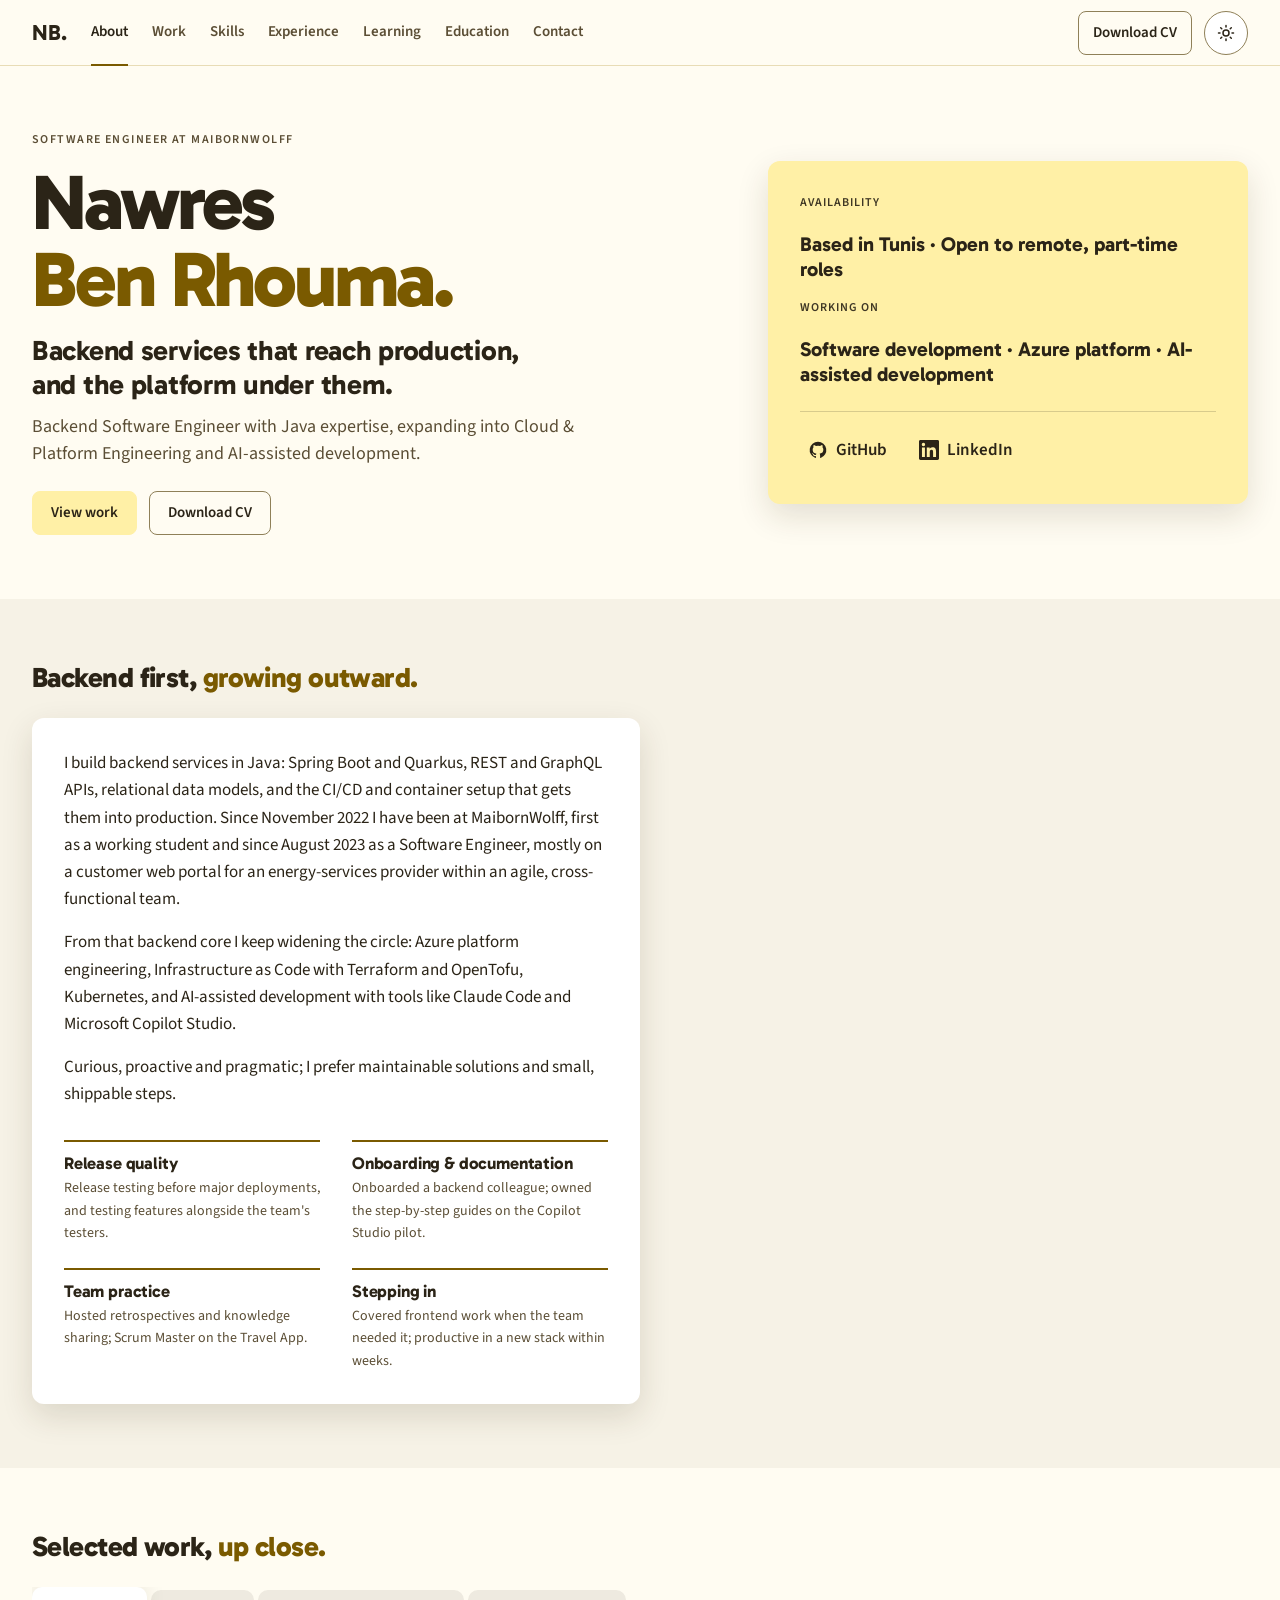
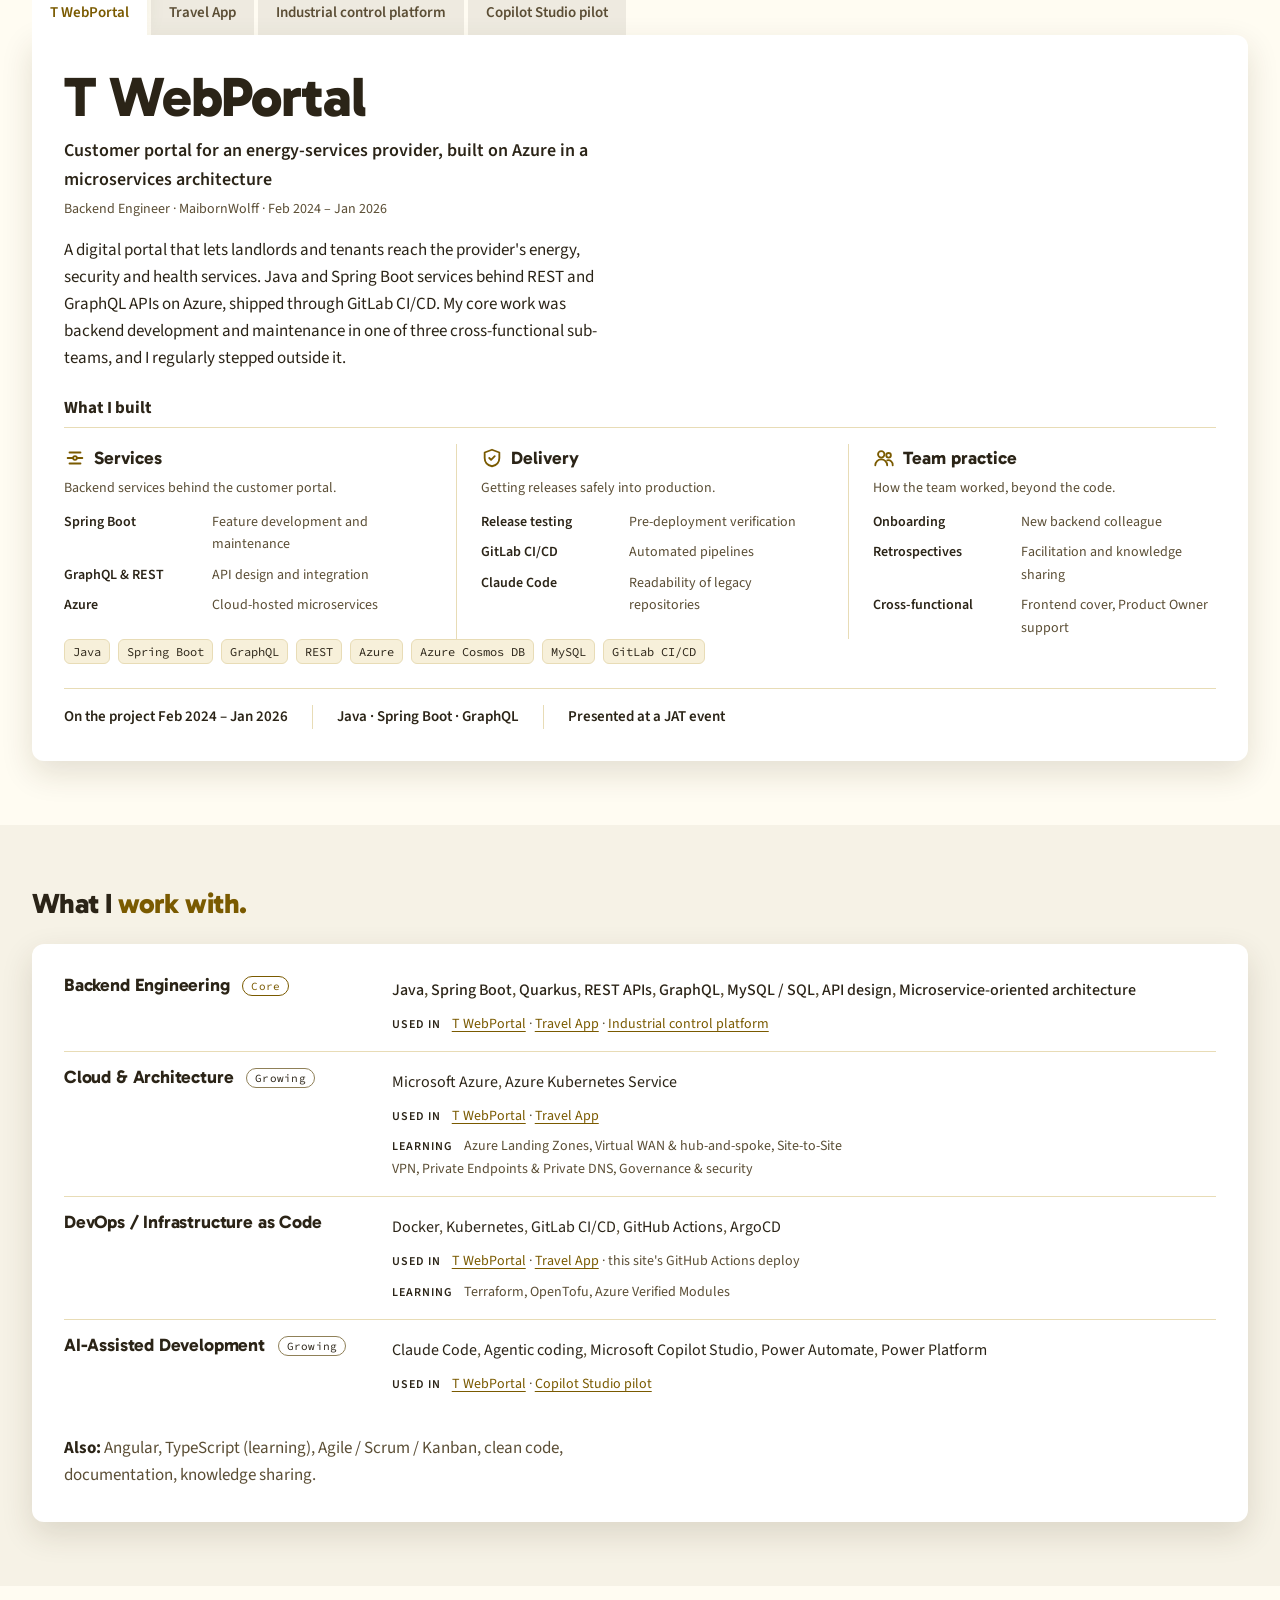
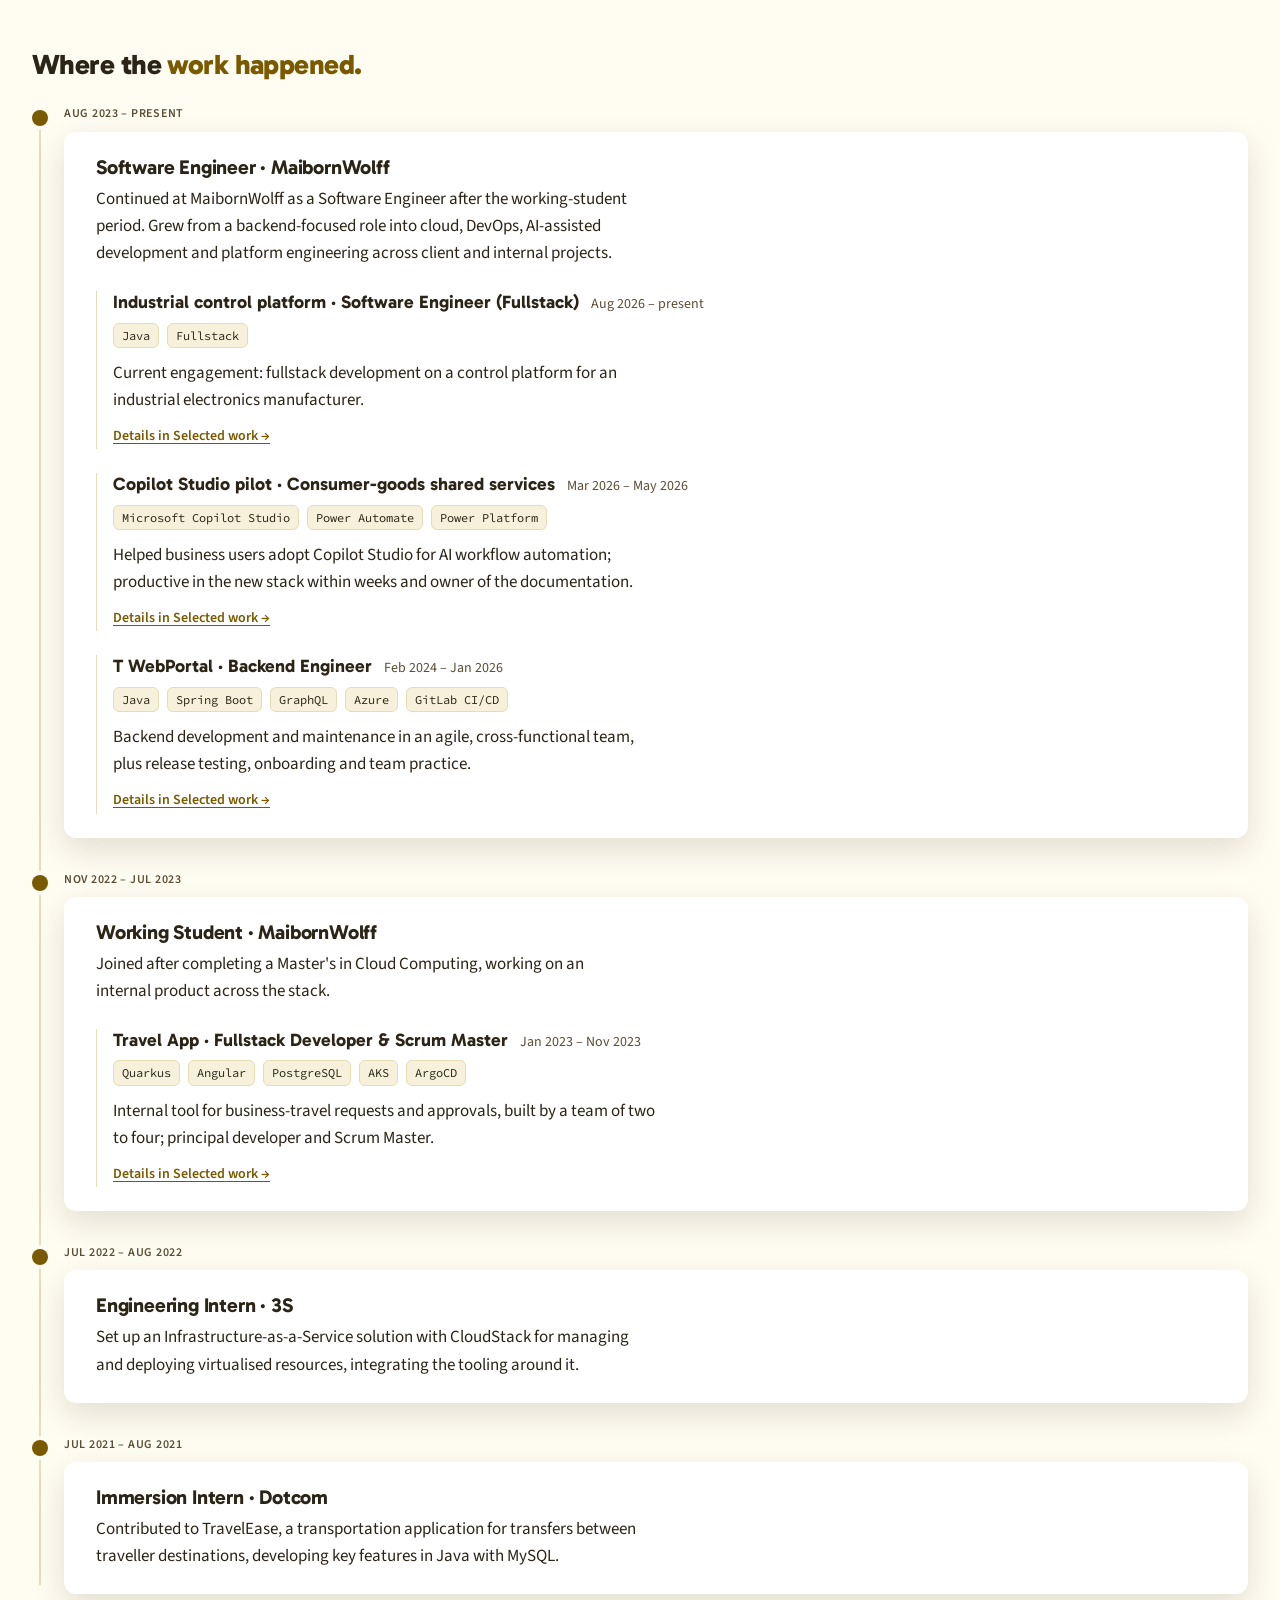
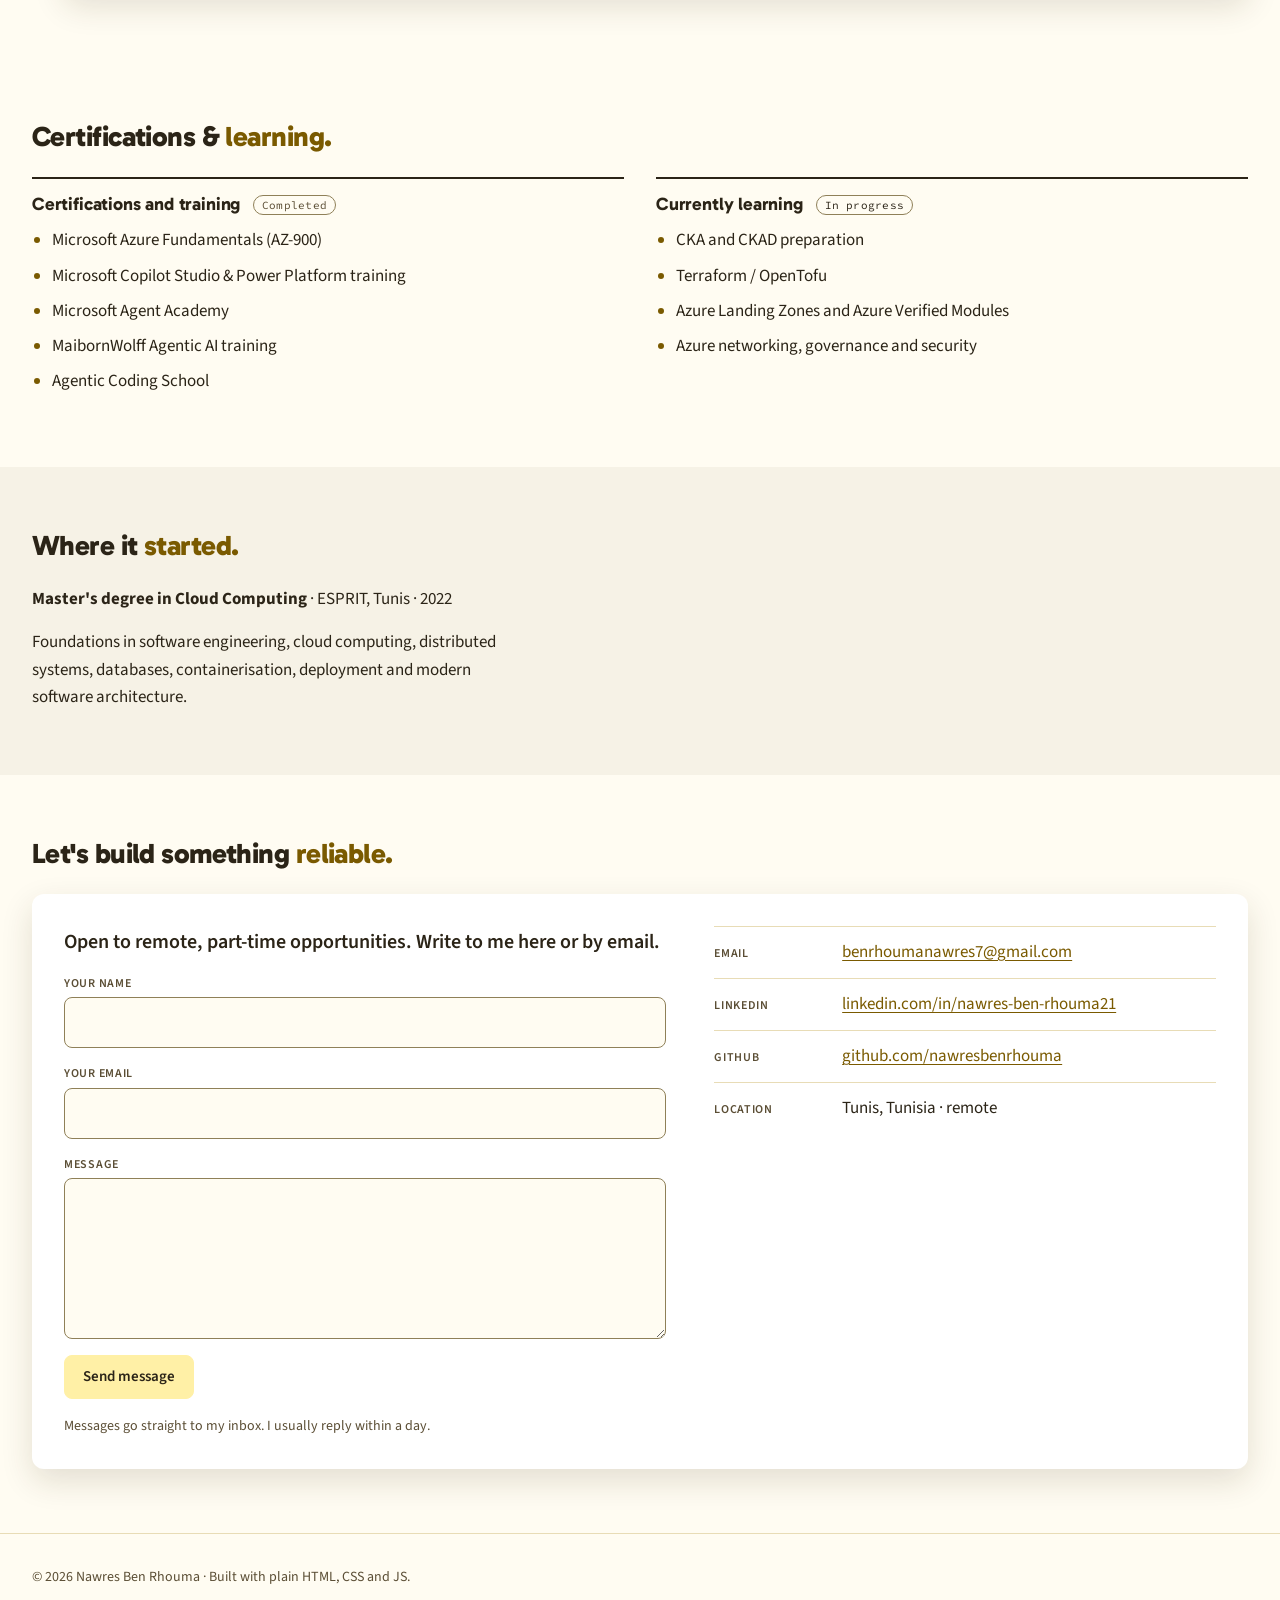
==== commit 0d71f6ac: "About: two paragraphs, a lead-in and four How I work strengths" ====
--- a/index.html
+++ b/index.html
@@ -91,8 +91,14 @@
         <div class="about__text">
           <p>I build backend services in Java: Spring Boot and Quarkus, REST and GraphQL APIs, relational data models, and the CI/CD and container setup that gets them into production. Since November 2022 I have been at MaibornWolff, first as a working student and since August 2023 as a Software Engineer, mostly on a customer web portal for an energy-services provider within an agile, cross-functional team.</p>
           <p>From that backend core I keep widening the circle: Azure platform engineering, Infrastructure as Code with Terraform and OpenTofu, Kubernetes, and AI-assisted development with tools like Claude Code and Microsoft Copilot Studio.</p>
-          <p>I am curious, proactive and pragmatic. I volunteer for testing, onboarding, documentation and knowledge sharing, prefer maintainable solutions over clever ones, and like breaking big problems into small, shippable steps.</p>
-        </div>
+          <p>Curious, proactive and pragmatic; I prefer maintainable solutions and small, shippable steps.</p>
+        </div>
+        <ul class="strengths" aria-label="How I work">
+          <li><h3 class="strengths__title">Release quality</h3><p>Release testing before major deployments, and testing features alongside the team's testers.</p></li>
+          <li><h3 class="strengths__title">Onboarding &amp; documentation</h3><p>Onboarded a backend colleague; owned the step-by-step guides on the Copilot Studio pilot.</p></li>
+          <li><h3 class="strengths__title">Team practice</h3><p>Hosted retrospectives and knowledge sharing; Scrum Master on the Travel App.</p></li>
+          <li><h3 class="strengths__title">Stepping in</h3><p>Covered frontend work when the team needed it; productive in a new stack within weeks.</p></li>
+        </ul>
       </div>
     </section>
 
--- a/css/styles.css
+++ b/css/styles.css
@@ -513,6 +513,17 @@
 
 .about { max-width: calc(var(--measure) + 2 * var(--space-6)); }
 .about__text { max-width: var(--measure); }
+.strengths {
+  list-style: none;
+  margin: var(--space-6) 0 0;
+  padding: 0;
+  display: grid;
+  grid-template-columns: repeat(2, minmax(0, 1fr));
+  gap: var(--space-5) var(--space-6);
+}
+.strengths li { border-top: 2px solid var(--accent); padding-top: var(--space-3); }
+.strengths__title { font-size: 1.0625rem; margin-bottom: var(--space-1); }
+.strengths p { margin: 0; font-size: var(--text-small); color: var(--text-muted); }
 .education { max-width: 62ch; }
 
 /* Status tokens */
@@ -781,6 +792,7 @@
   .panel__facts li + li { border-left: 0; padding-left: 0; border-top: 1px solid var(--border); padding-top: var(--space-3); }
   .skill-group { grid-template-columns: 1fr; gap: var(--space-2); }
   .skill-group > .skill-group__meta { grid-column: auto; }
+  .strengths { grid-template-columns: 1fr; }
   .timeline { padding-left: 1.5rem; }
   .timeline__item::before { left: -1.5rem; width: 0.75rem; height: 0.75rem; }
   .timeline__body { padding: var(--space-4); }
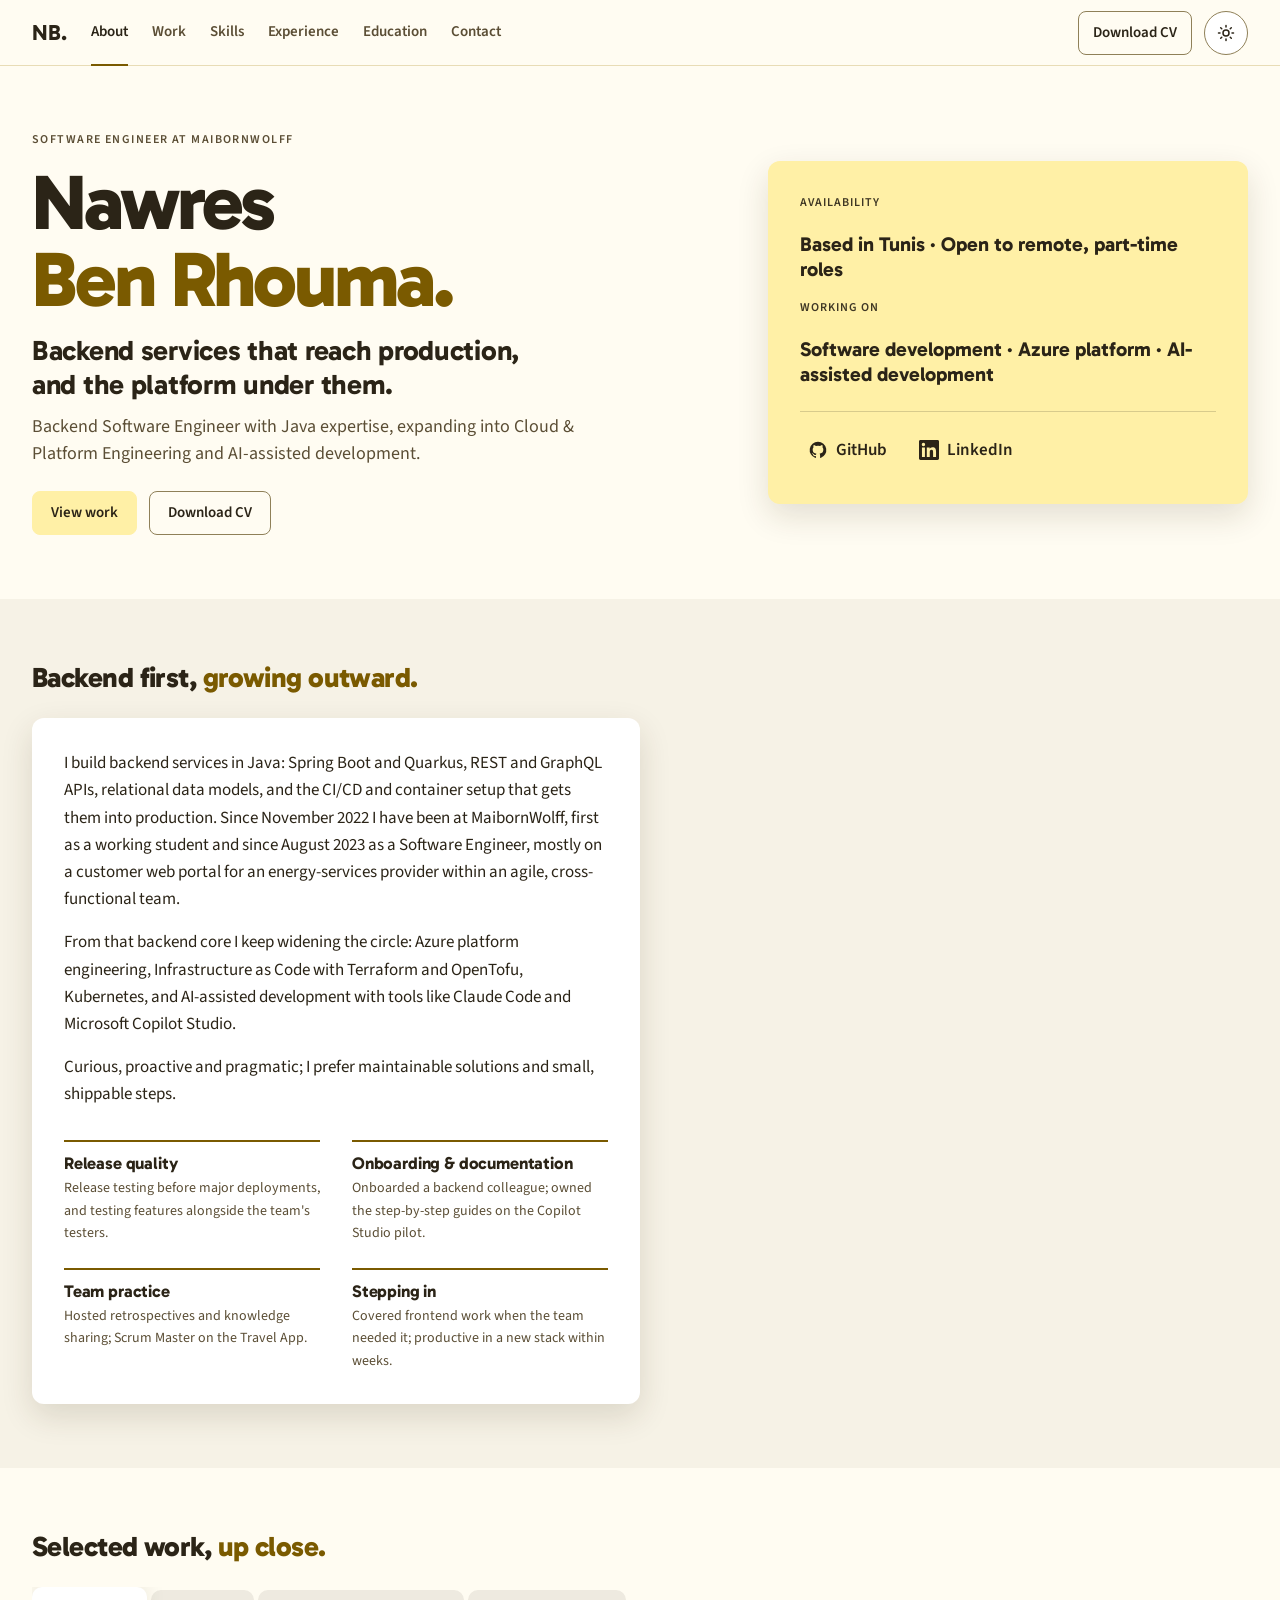
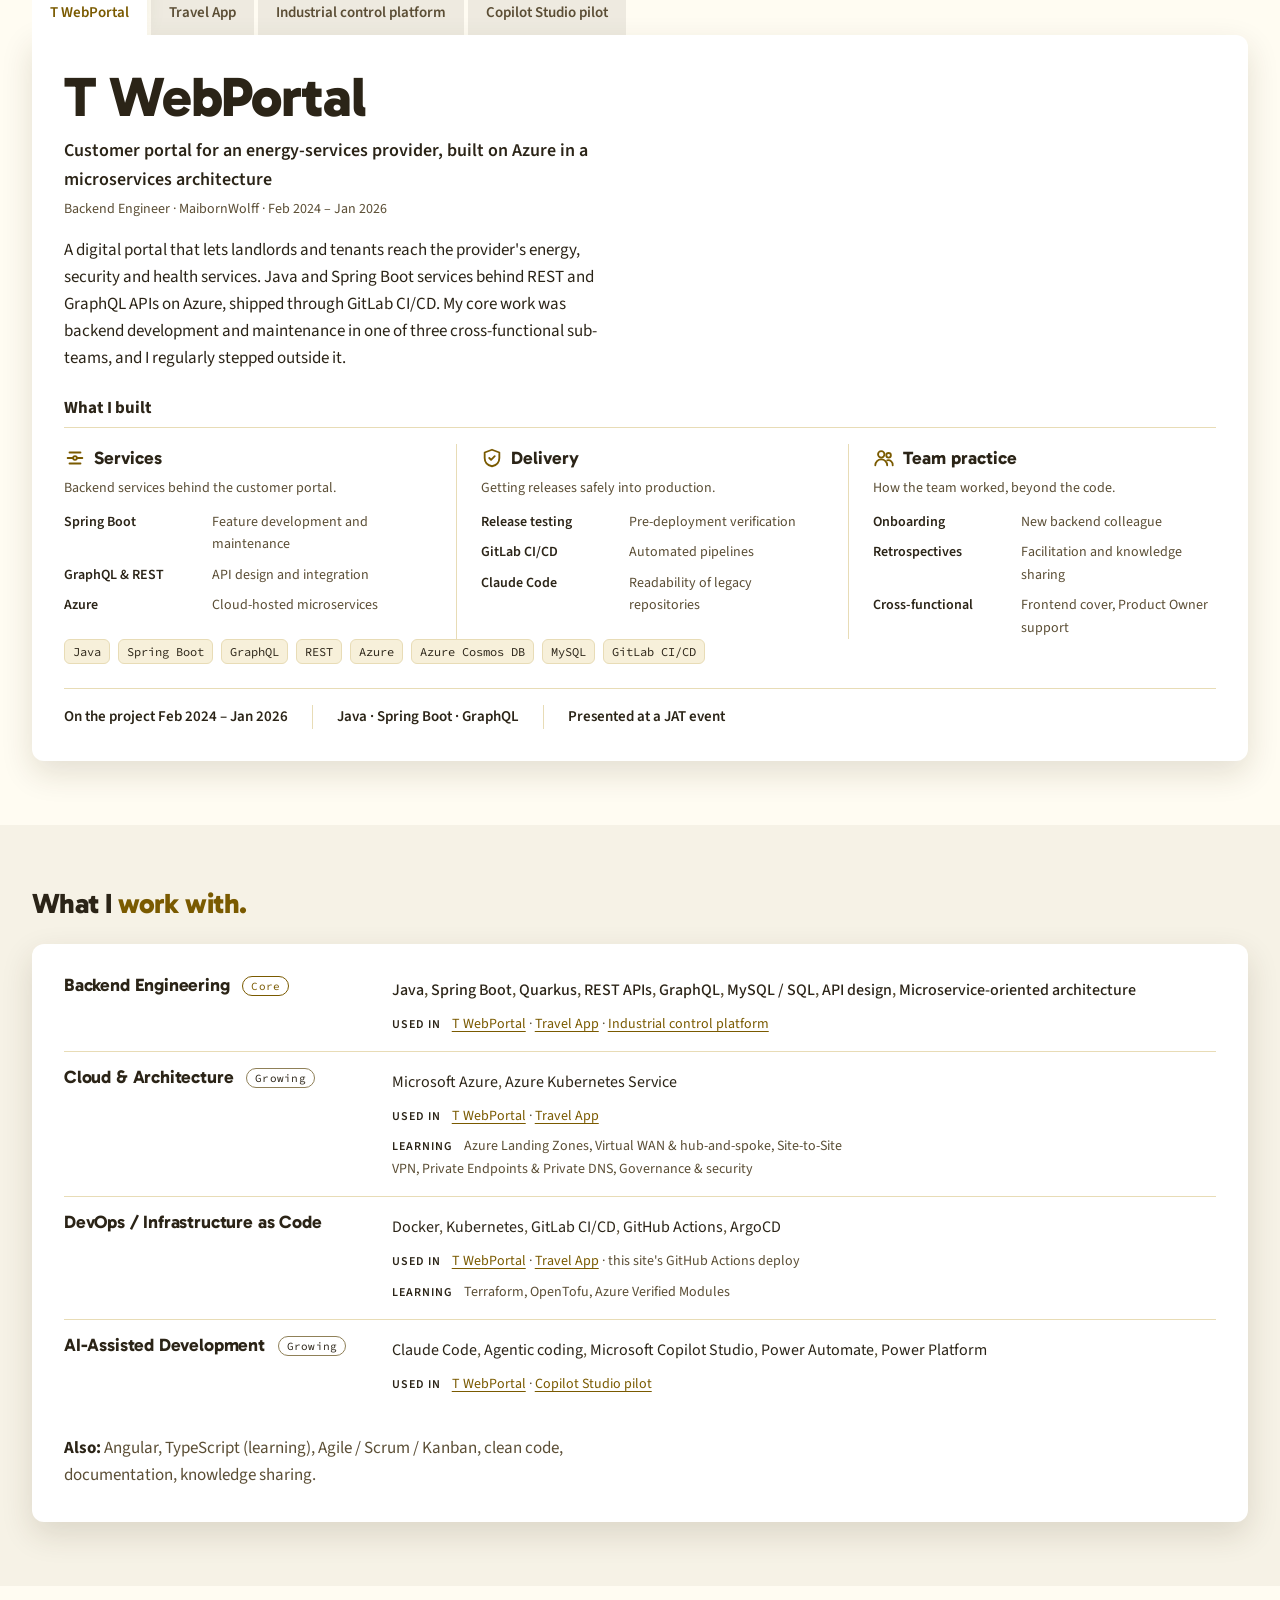
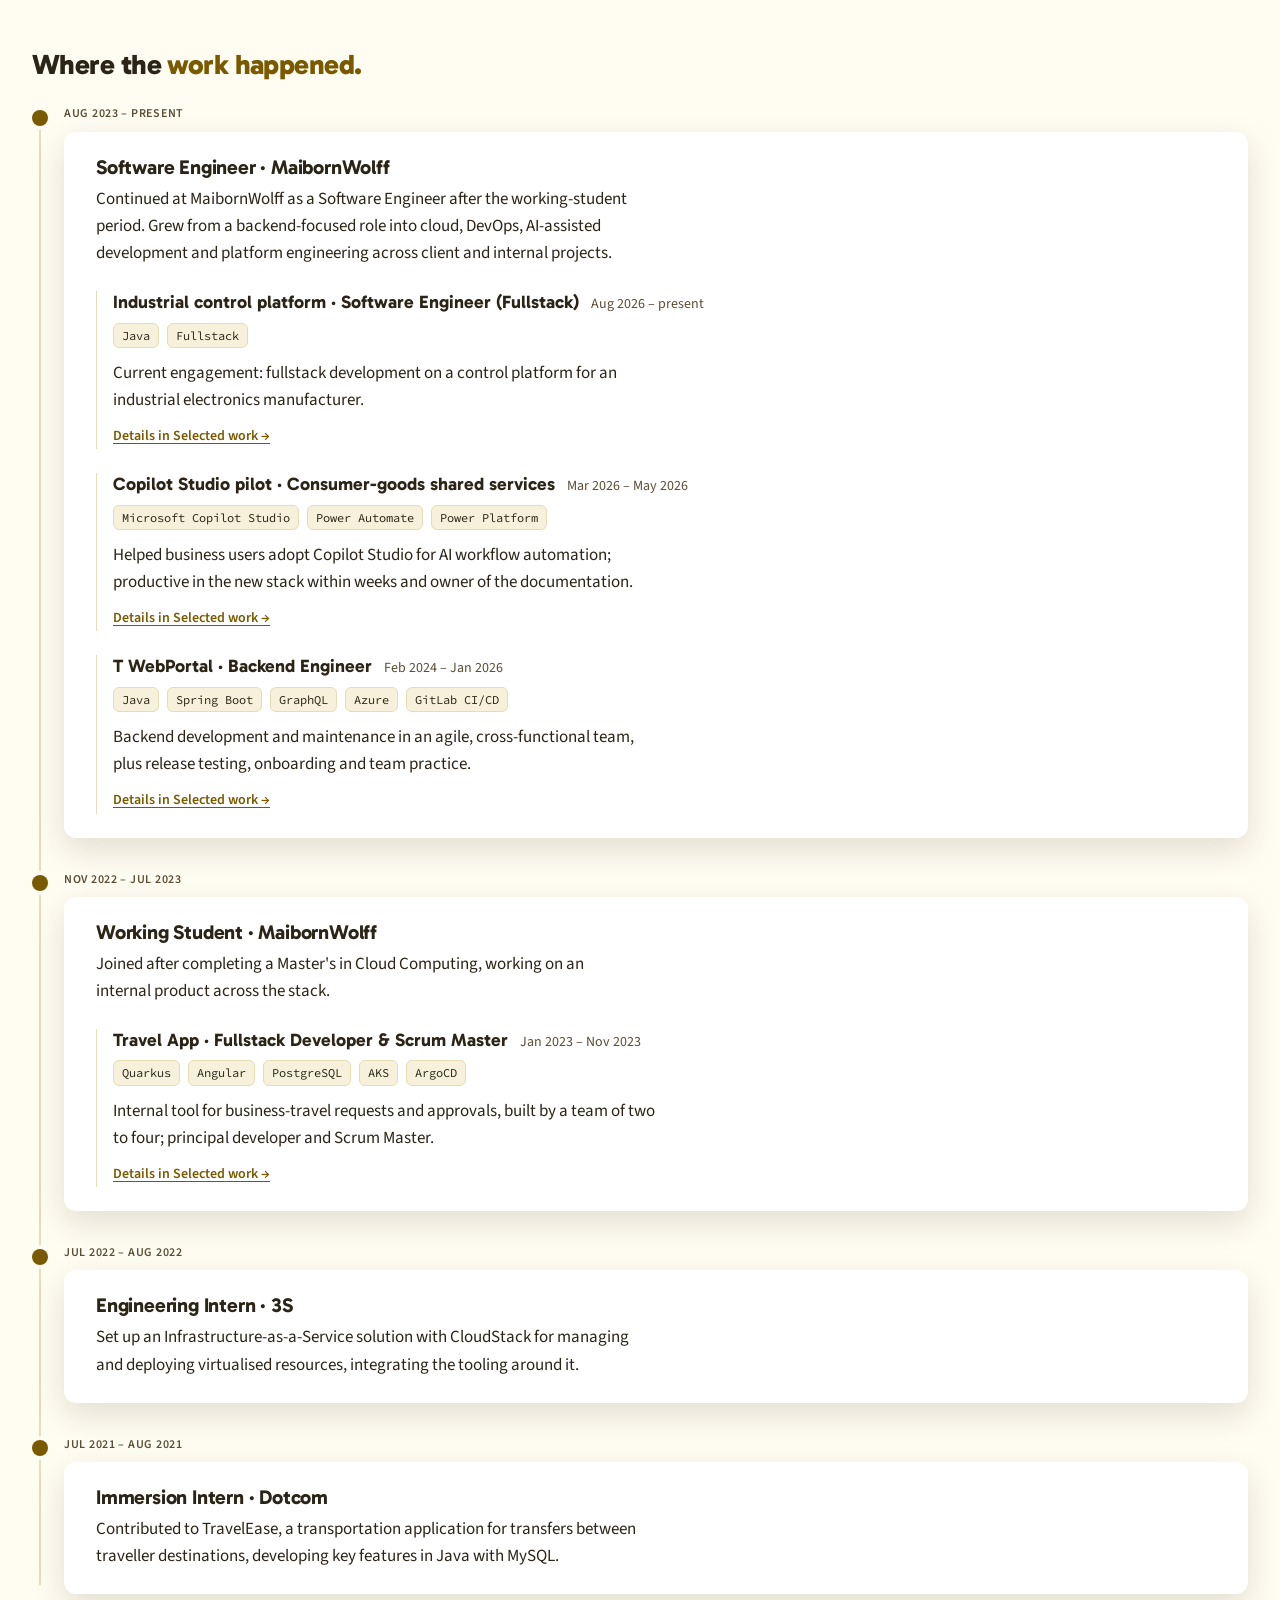
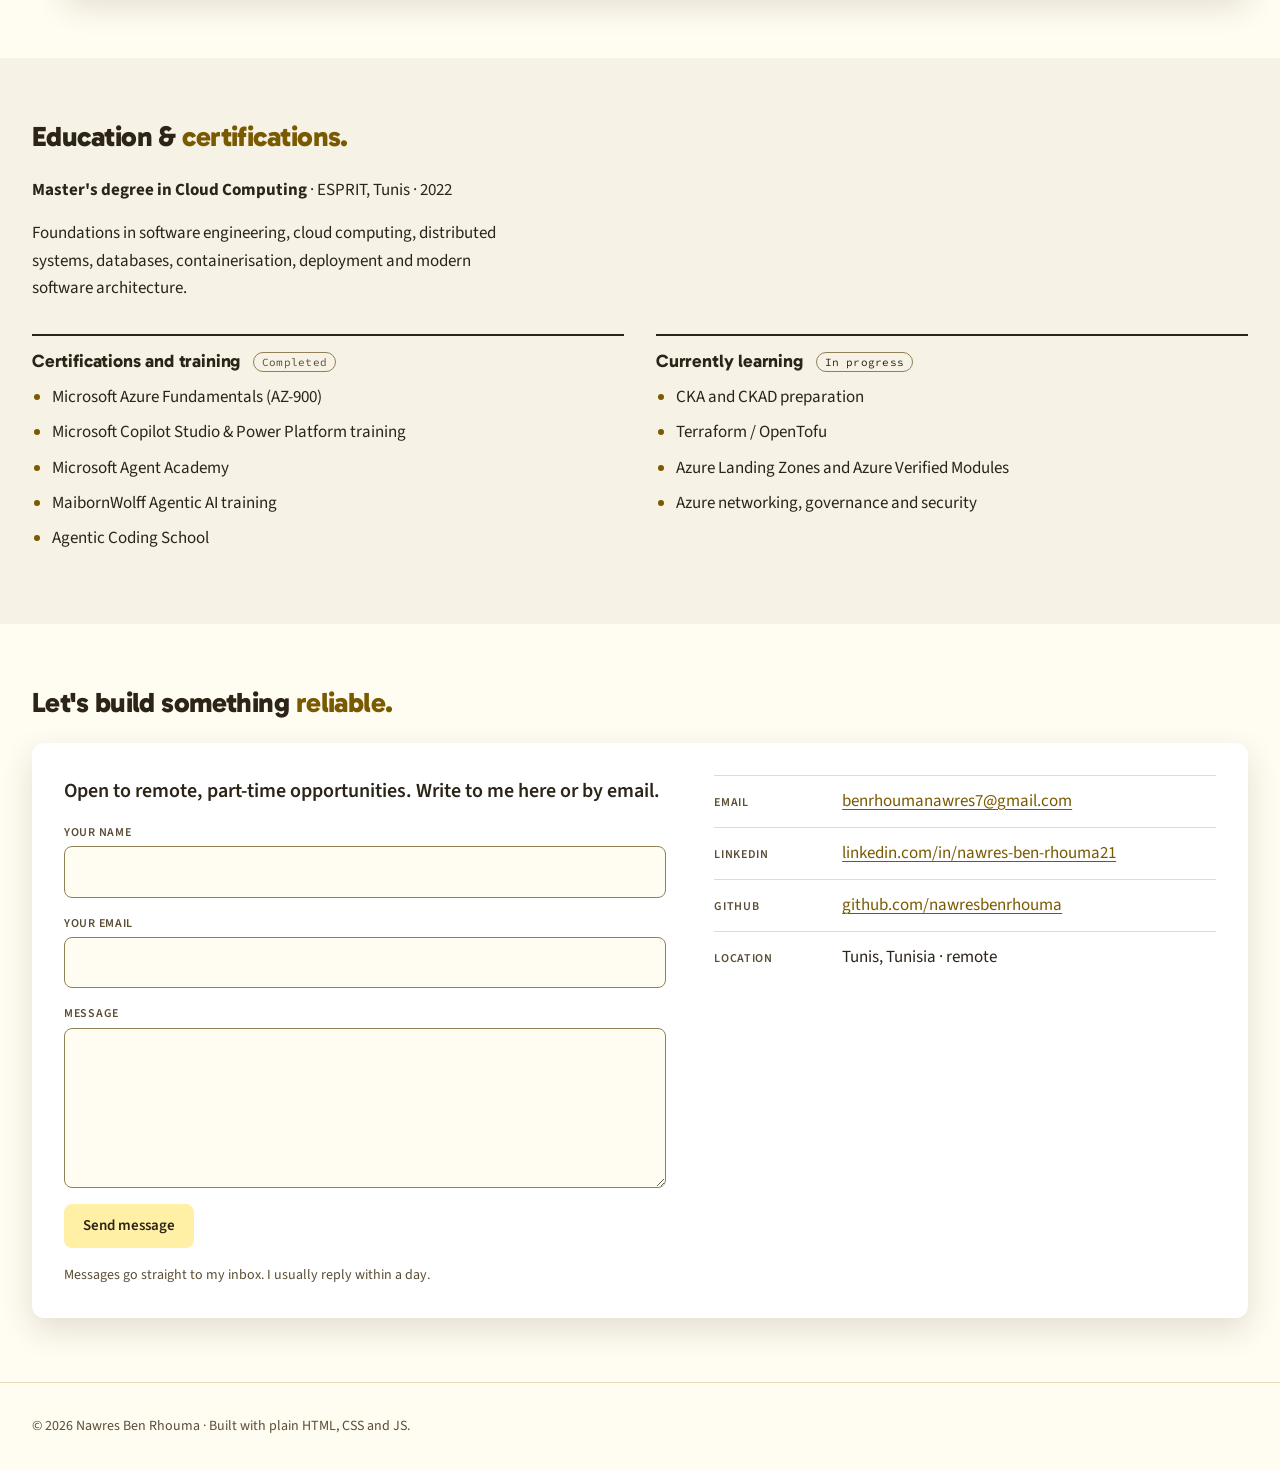
==== commit 08a57ebb: "Education and certifications merged into one section; six nav anchors; design docs updated" ====
--- a/index.html
+++ b/index.html
@@ -43,7 +43,6 @@
         <li><a class="site-nav__link" href="#work">Work</a></li>
         <li><a class="site-nav__link" href="#skills">Skills</a></li>
         <li><a class="site-nav__link" href="#experience">Experience</a></li>
-        <li><a class="site-nav__link" href="#learning">Learning</a></li>
         <li><a class="site-nav__link" href="#education">Education</a></li>
         <li><a class="site-nav__link" href="#contact">Contact</a></li>
       </ul>
@@ -352,36 +351,34 @@
     </section>
 
 
-    <section id="learning" class="section" aria-labelledby="learning-title">
-      <h2><span id="learning-title">Certifications &amp; <span class="accent">learning.</span></span> <a class="heading-anchor" href="#learning" aria-label="Link to Certifications & Learning">#</a></h2>
-      <div class="learning">
-        <div class="learning__column">
-          <h3>Certifications and training <span class="status status--done">Completed</span></h3>
-          <ul class="bullets">
-            <li>Microsoft Azure Fundamentals (AZ-900)</li>
-            <li>Microsoft Copilot Studio &amp; Power Platform training</li>
-            <li>Microsoft Agent Academy</li>
-            <li>MaibornWolff Agentic AI training</li>
-            <li>Agentic Coding School</li>
-          </ul>
-        </div>
-        <div class="learning__column">
-          <h3>Currently learning <span class="status status--growing">In progress</span></h3>
-          <ul class="bullets">
-            <li>CKA and CKAD preparation</li>
-            <li>Terraform / OpenTofu</li>
-            <li>Azure Landing Zones and Azure Verified Modules</li>
-            <li>Azure networking, governance and security</li>
-          </ul>
-        </div>
-      </div>
-    </section>
-
     <section id="education" class="section section--alt" aria-labelledby="education-title">
-      <h2><span id="education-title">Where it <span class="accent">started.</span></span> <a class="heading-anchor" href="#education" aria-label="Link to Education">#</a></h2>
+      <h2><span id="education-title">Education &amp; <span class="accent">certifications.</span></span> <a class="heading-anchor" href="#education" aria-label="Link to Education & certifications">#</a></h2>
       <div class="education">
-      <p><strong>Master's degree in Cloud Computing</strong> · ESPRIT, Tunis · 2022</p>
-      <p>Foundations in software engineering, cloud computing, distributed systems, databases, containerisation, deployment and modern software architecture.</p>
+        <div class="education__degree">
+          <p><strong>Master's degree in Cloud Computing</strong> · ESPRIT, Tunis · 2022</p>
+          <p>Foundations in software engineering, cloud computing, distributed systems, databases, containerisation, deployment and modern software architecture.</p>
+        </div>
+        <div class="learning">
+          <div class="learning__column">
+            <h3>Certifications and training <span class="status status--done">Completed</span></h3>
+            <ul class="bullets">
+              <li>Microsoft Azure Fundamentals (AZ-900)</li>
+              <li>Microsoft Copilot Studio &amp; Power Platform training</li>
+              <li>Microsoft Agent Academy</li>
+              <li>MaibornWolff Agentic AI training</li>
+              <li>Agentic Coding School</li>
+            </ul>
+          </div>
+          <div class="learning__column">
+            <h3>Currently learning <span class="status status--growing">In progress</span></h3>
+            <ul class="bullets">
+              <li>CKA and CKAD preparation</li>
+              <li>Terraform / OpenTofu</li>
+              <li>Azure Landing Zones and Azure Verified Modules</li>
+              <li>Azure networking, governance and security</li>
+            </ul>
+          </div>
+        </div>
       </div>
     </section>
 
--- a/css/styles.css
+++ b/css/styles.css
@@ -524,7 +524,7 @@
 .strengths li { border-top: 2px solid var(--accent); padding-top: var(--space-3); }
 .strengths__title { font-size: 1.0625rem; margin-bottom: var(--space-1); }
 .strengths p { margin: 0; font-size: var(--text-small); color: var(--text-muted); }
-.education { max-width: 62ch; }
+.education__degree { max-width: 62ch; margin-bottom: var(--space-6); }
 
 /* Status tokens */
 .status {
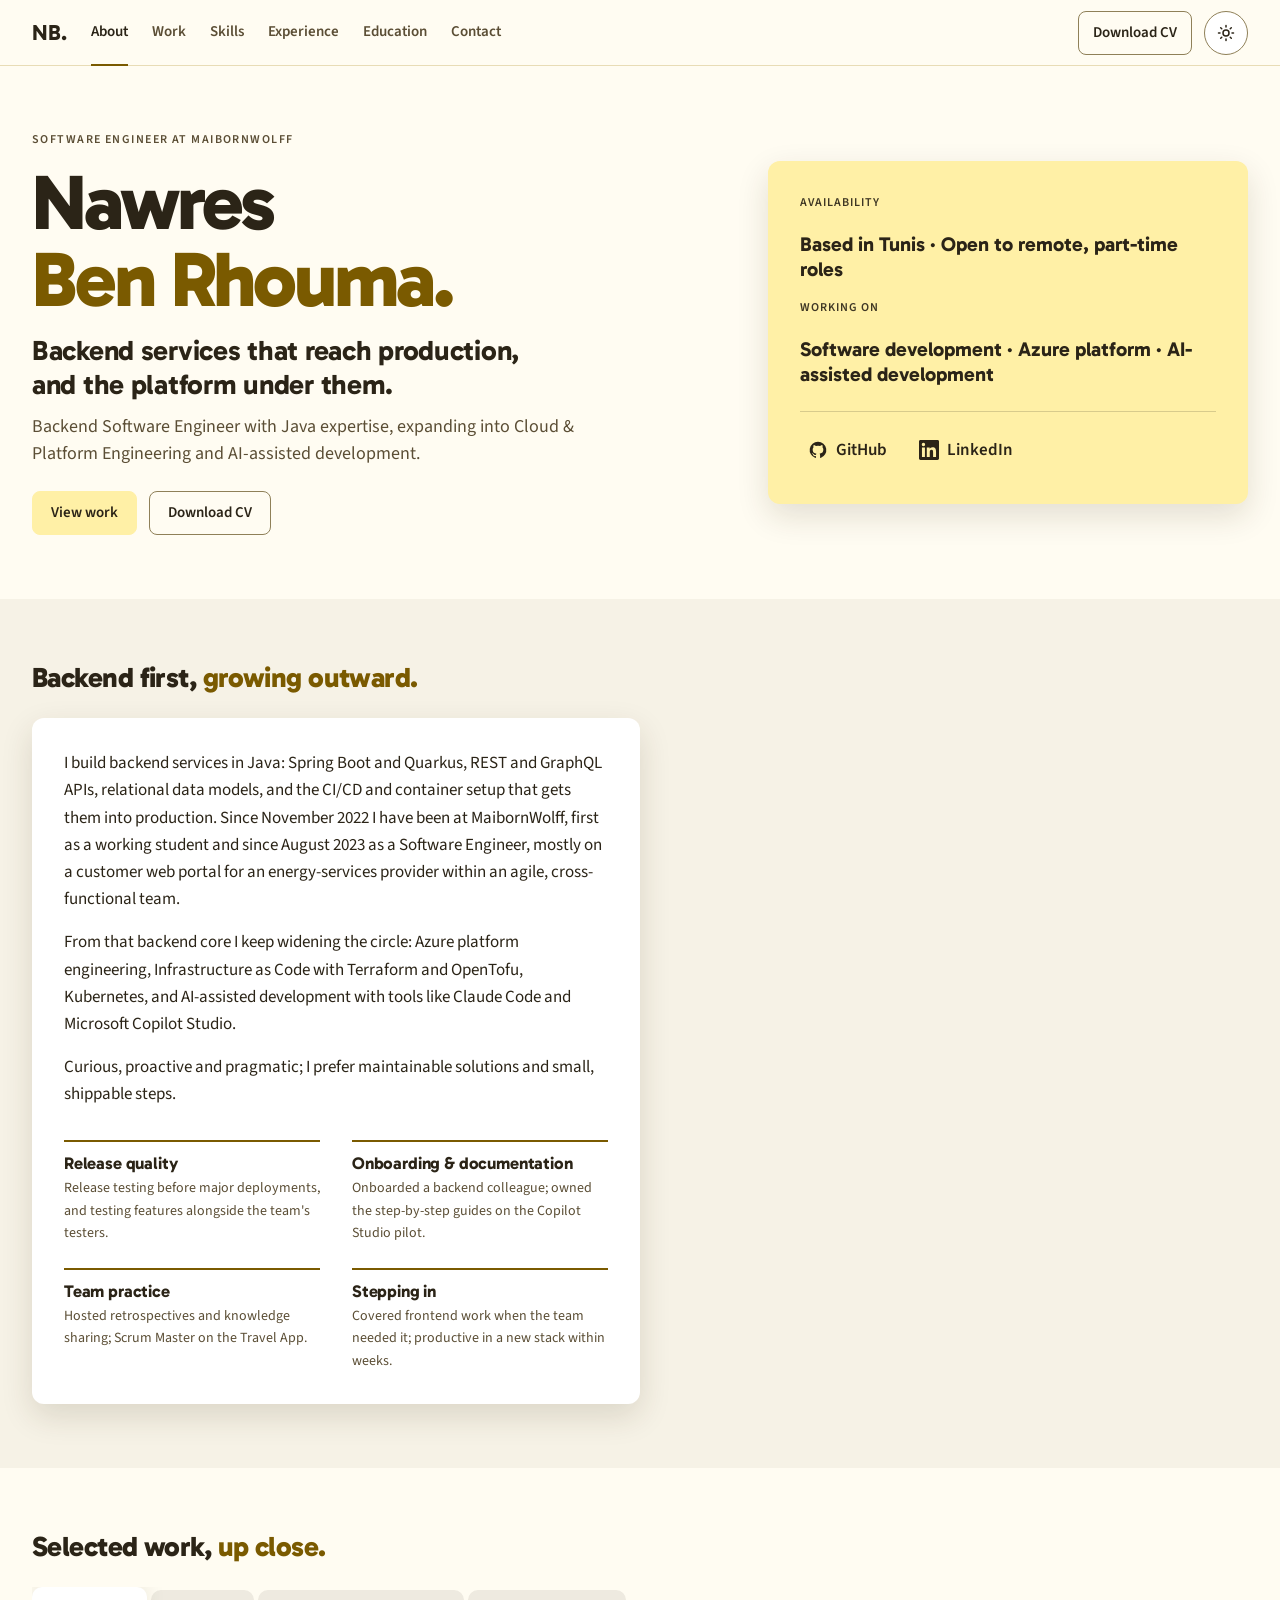
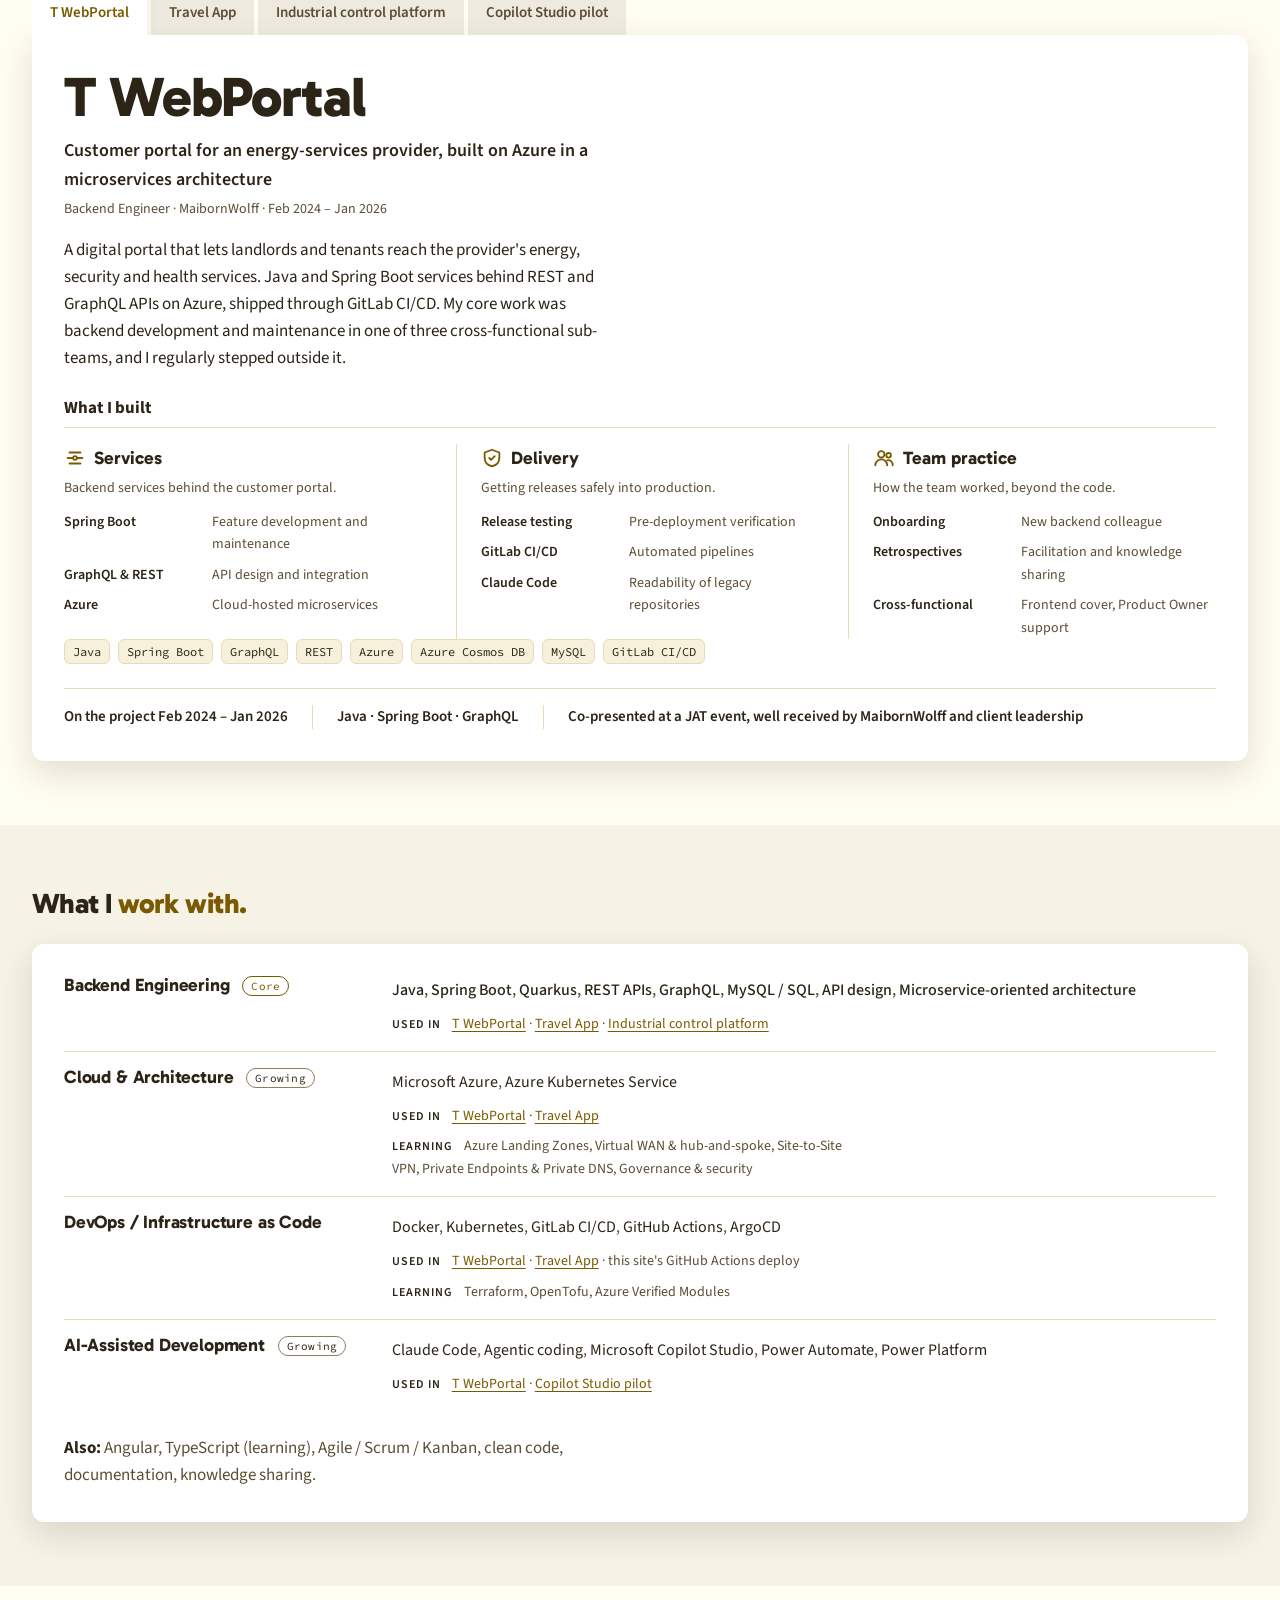
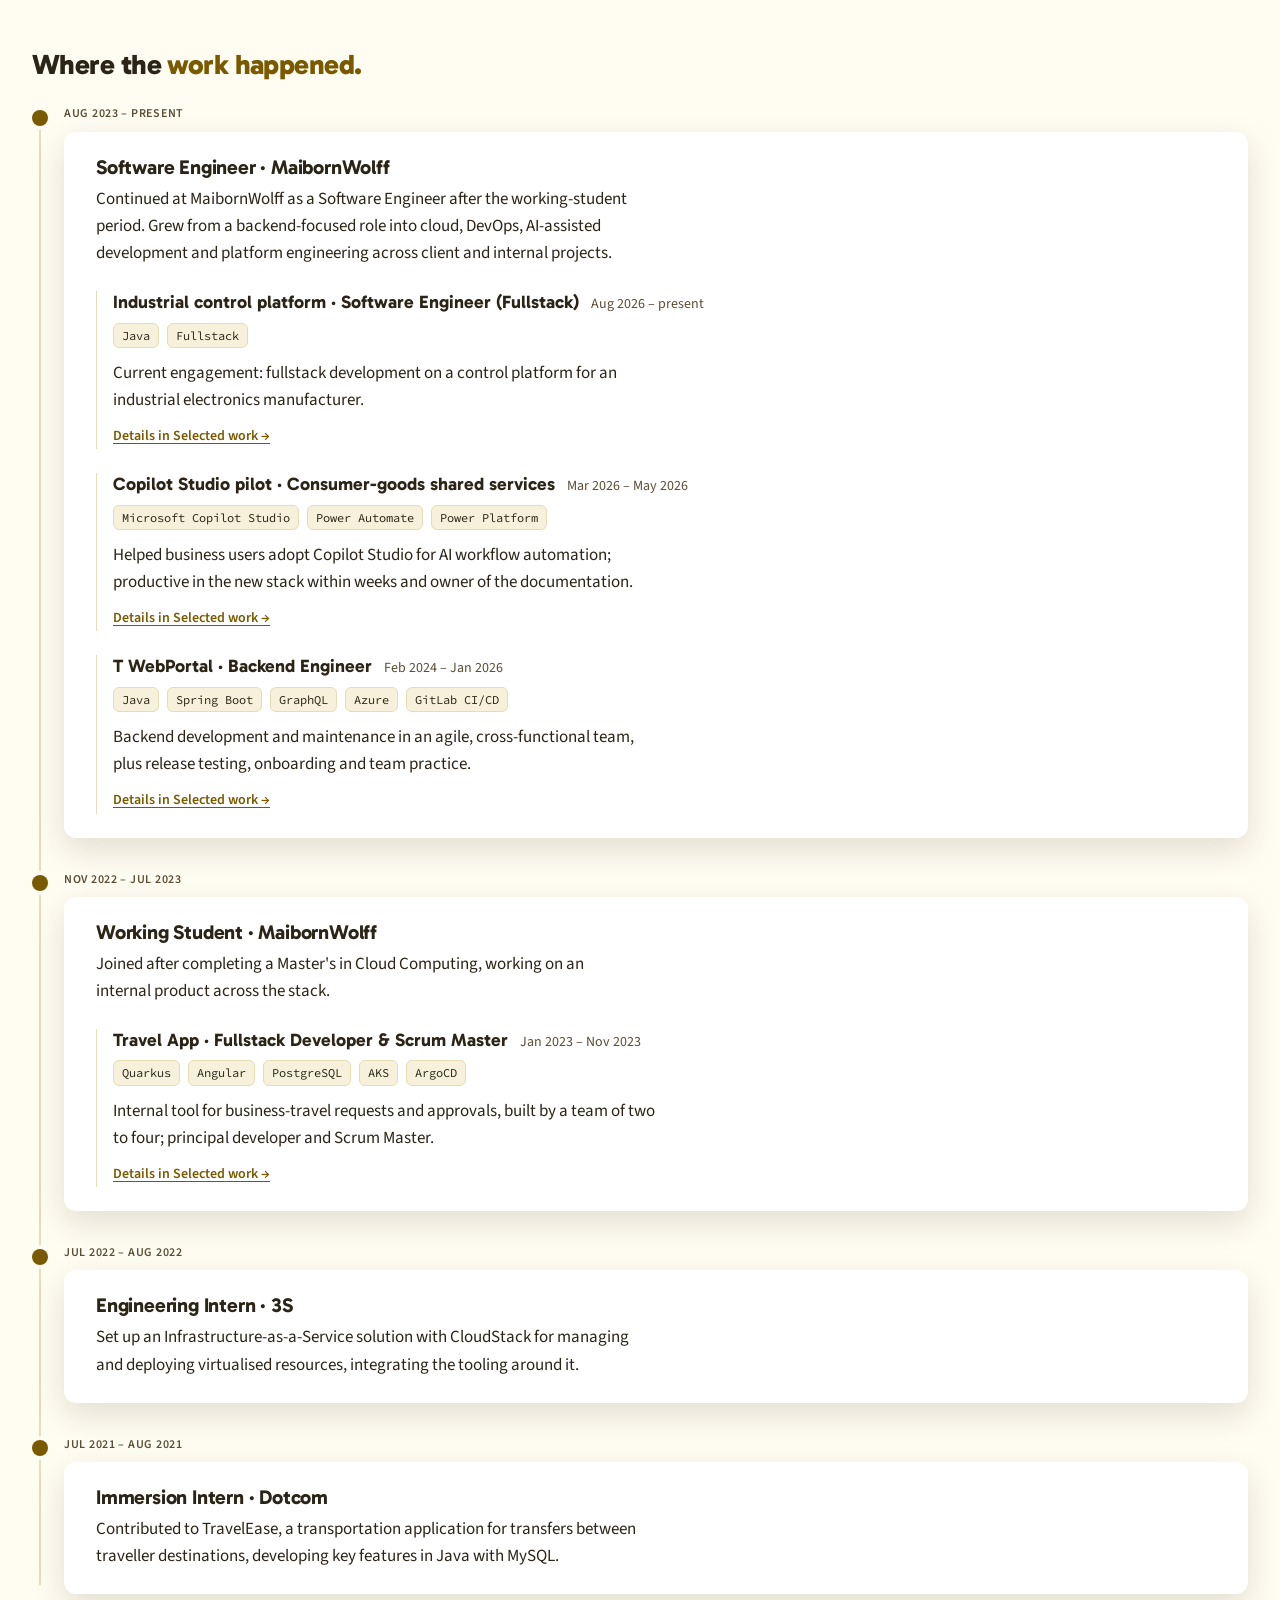
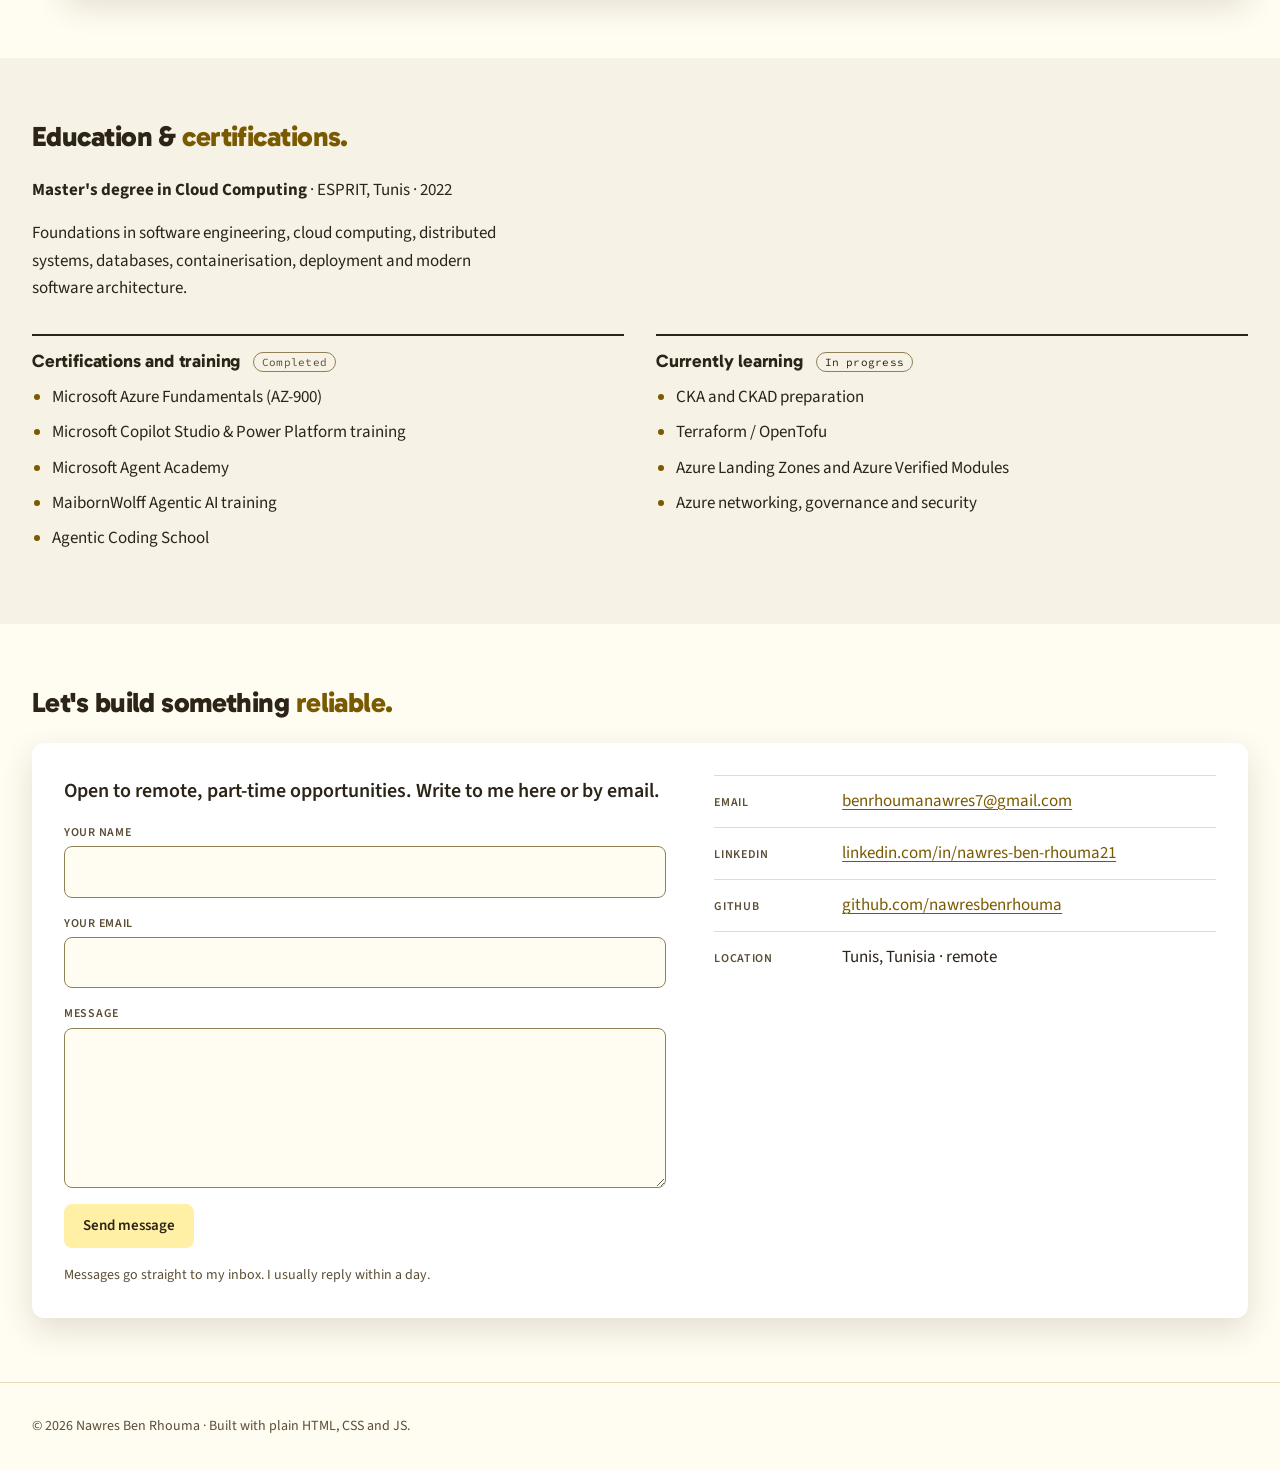
==== commit bf4f4dc3: "Panel jumps keep the tab row visible below the header; work panels keep the JAT reception and versio" ====
--- a/index.html
+++ b/index.html
@@ -140,7 +140,7 @@
           <ul class="panel__facts">
             <li>On the project Feb 2024 – Jan 2026</li>
             <li>Java · Spring Boot · GraphQL</li>
-            <li>Presented at a JAT event</li>
+            <li>Co-presented at a JAT event, well received by MaibornWolff and client leadership</li>
           </ul>
         </article>
 
@@ -221,7 +221,7 @@
             <div class="col">
               <p class="col__title"><svg class="col__icon" viewBox="0 0 24 24" width="22" height="22" fill="none" stroke="currentColor" stroke-width="2" stroke-linecap="round" stroke-linejoin="round" aria-hidden="true"><path d="M7 3h7l5 5v13H7z"/><path d="M14 3v5h5"/><path d="M10 13h6M10 17h6"/></svg>Documentation</p>
               <p class="col__intent">Reusable guidance for the organisation.</p>
-              <ul class="col__list"><li><strong>Step-by-step guides</strong> <span>Adoption playbooks</span></li><li><strong>Templates</strong> <span>Reusable patterns and best practices</span></li></ul>
+              <ul class="col__list"><li><strong>Step-by-step guides</strong> <span>Adoption playbooks and version comparisons</span></li><li><strong>Templates</strong> <span>Reusable patterns and best practices</span></li></ul>
             </div>
             <div class="col">
               <p class="col__title"><svg class="col__icon" viewBox="0 0 24 24" width="22" height="22" fill="none" stroke="currentColor" stroke-width="2" stroke-linecap="round" stroke-linejoin="round" aria-hidden="true"><path d="M4 13a8 8 0 0 1 16 0v5a2 2 0 0 1-2 2h-3v-6h5"/><path d="M4 13v5a2 2 0 0 0 2 2h3v-6H4"/></svg>Delivery support</p>
--- a/css/styles.css
+++ b/css/styles.css
@@ -444,6 +444,8 @@
 .panel + .panel { margin-top: var(--space-4); border-radius: var(--radius-lg); }
 .tabs__list--enhanced ~ .panel + .panel { margin-top: 0; border-radius: 0 var(--radius-lg) var(--radius-lg) var(--radius-lg); }
 .panel[hidden] { display: none; }
+/* Panel jumps (links, hashes) land with the tab row visible below the sticky header. */
+.tabs__list--enhanced ~ .panel { scroll-margin-top: 3.5rem; }
 .panel__stack { margin: var(--space-4) 0 0; }
 .panel__title {
   font-size: clamp(2.25rem, 1.6rem + 2.6vw, 3.5rem);
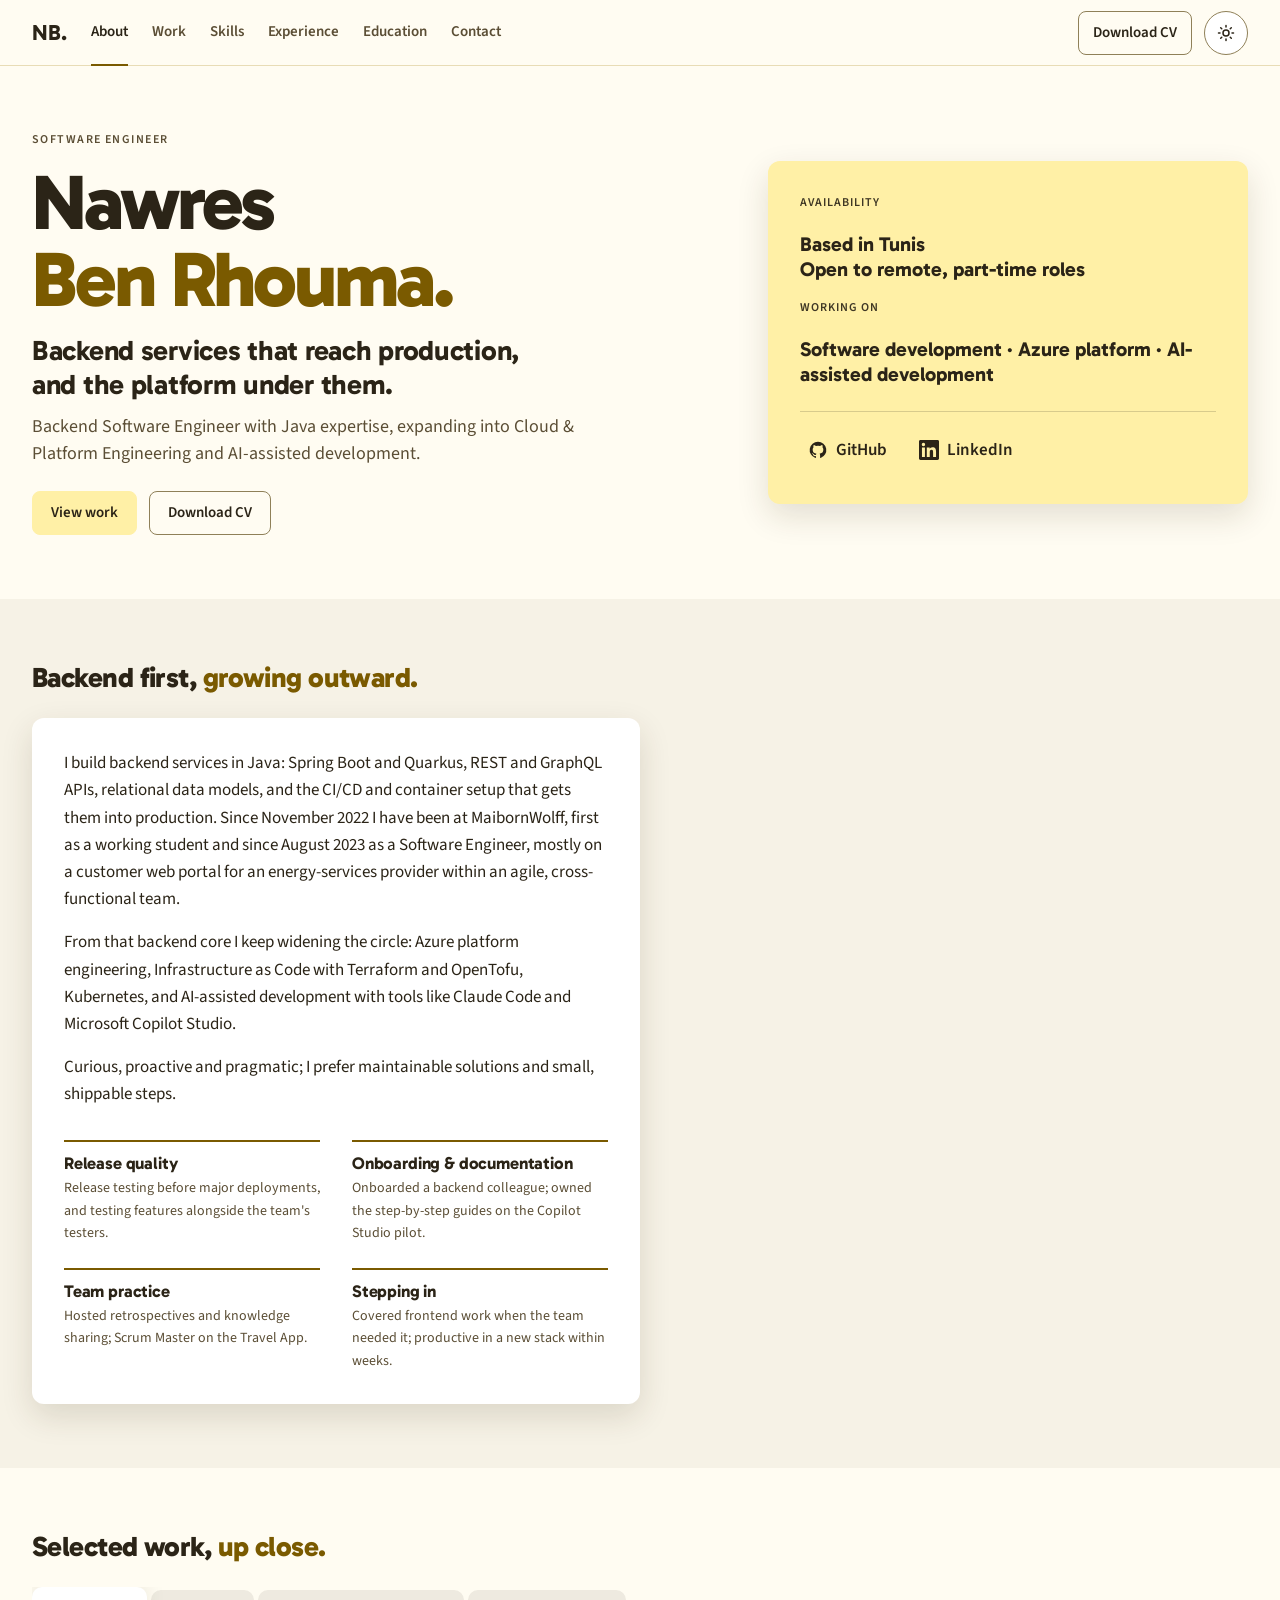
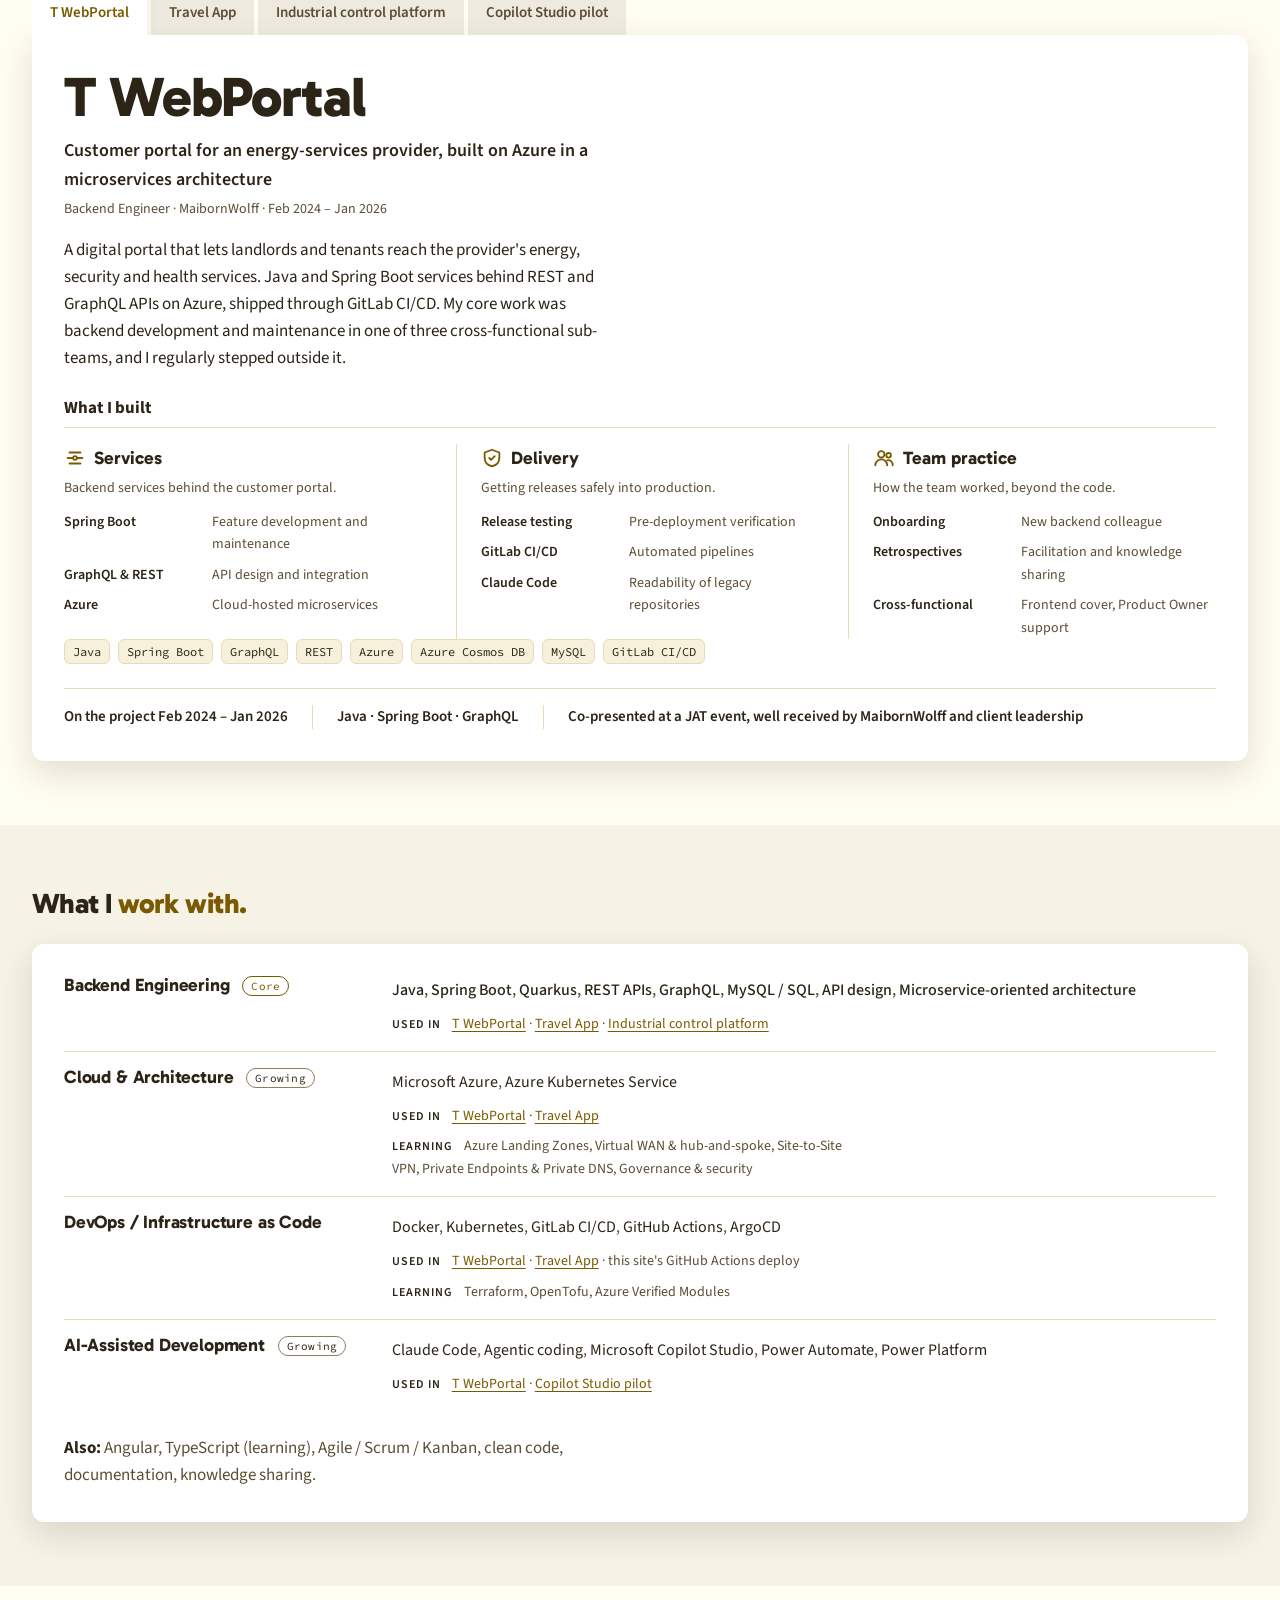
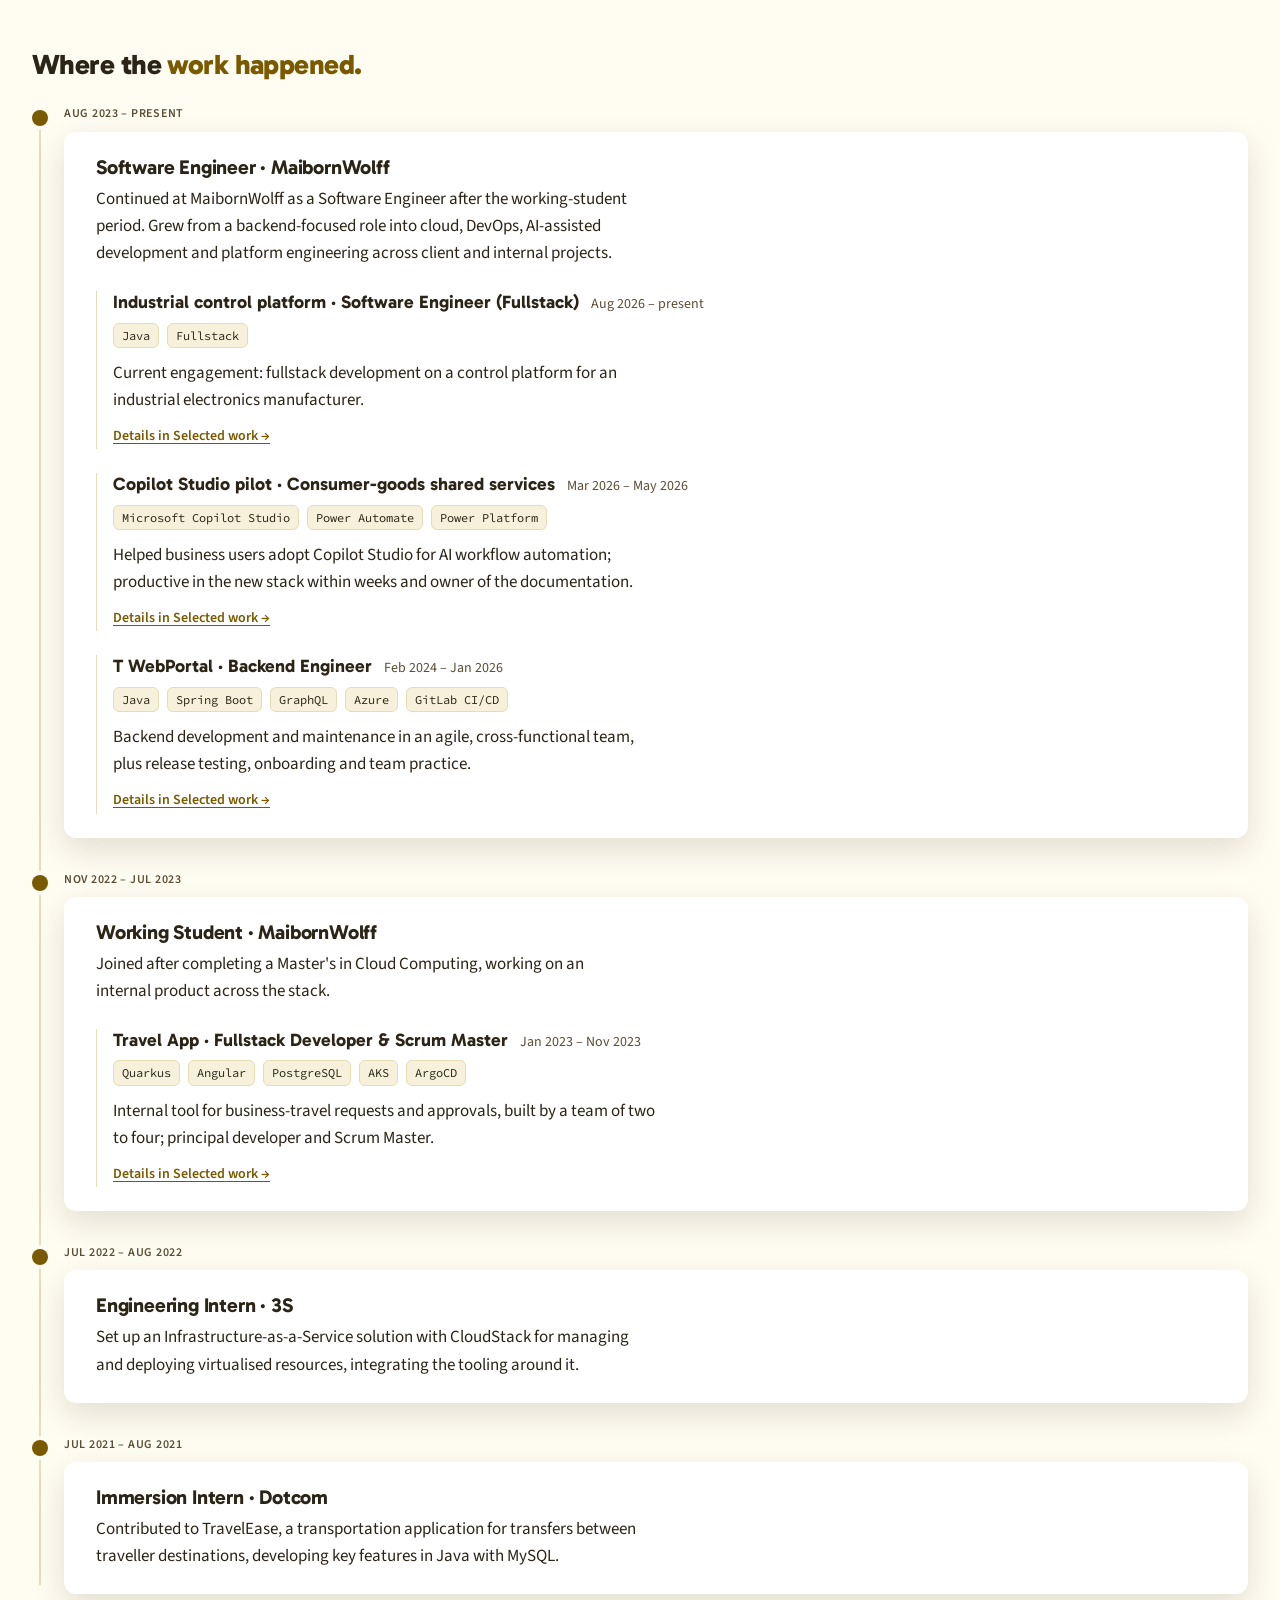
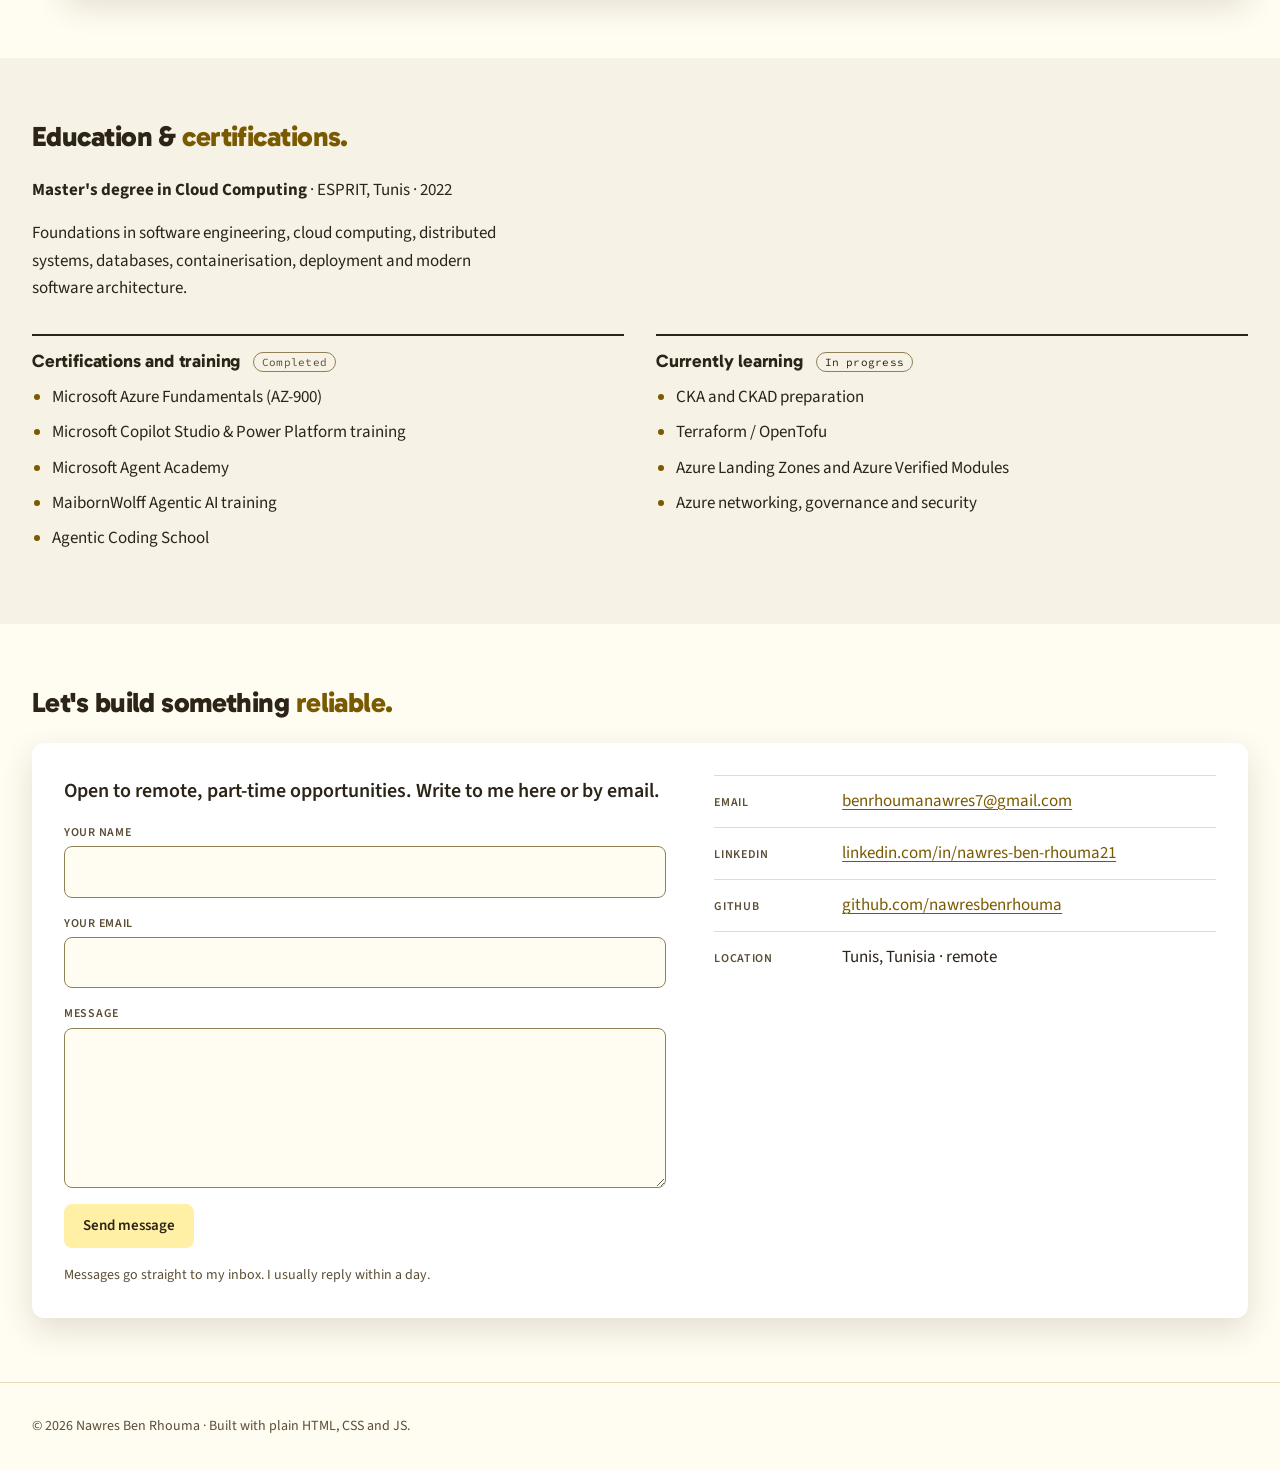
==== commit c19d6af1: "Hero eyebrow reads Software Engineer; availability on two lines; dark theme keeps the pastel butter " ====
--- a/index.html
+++ b/index.html
@@ -60,7 +60,7 @@
     <section class="hero" aria-labelledby="hero-title">
       <div class="hero__inner">
         <div class="hero__text">
-          <p class="hero__role">Software Engineer at MaibornWolff</p>
+          <p class="hero__role">Software Engineer</p>
           <h1 id="hero-title">Nawres <span class="accent">Ben Rhouma.</span></h1>
           <p class="hero__claim">Backend services that reach production, and the platform under them.</p>
           <p class="hero__statement">Backend Software Engineer with Java expertise, expanding into Cloud &amp; Platform Engineering and AI-assisted development.</p>
@@ -72,7 +72,7 @@
         <aside class="panel-green" aria-label="At a glance">
           <dl class="glance">
             <dt>Availability</dt>
-            <dd>Based in Tunis · Open to remote, part-time roles</dd>
+            <dd>Based in Tunis<br>Open to remote, part-time roles</dd>
             <dt>Working on</dt>
             <dd>Software development · Azure platform · AI-assisted development</dd>
           </dl>
--- a/css/styles.css
+++ b/css/styles.css
@@ -65,8 +65,8 @@
   --text-muted: #cbbd9c;
   --alt: #201d17;
   --accent: #f0cf5a;
-  --action: #e9c43a;
-  --action-hover: #f0cf5a;
+  --action: #fff0a6;
+  --action-hover: #ffe97a;
   --accent-contrast: #1b170f;
   --accent-soft: #3a3115;
   --panel-rule: rgba(27, 23, 15, 0.3);
@@ -86,8 +86,8 @@
     --text-muted: #cbbd9c;
     --alt: #201d17;
     --accent: #f0cf5a;
-    --action: #e9c43a;
-    --action-hover: #f0cf5a;
+    --action: #fff0a6;
+    --action-hover: #ffe97a;
     --accent-contrast: #1b170f;
     --accent-soft: #3a3115;
     --panel-rule: rgba(27, 23, 15, 0.3);
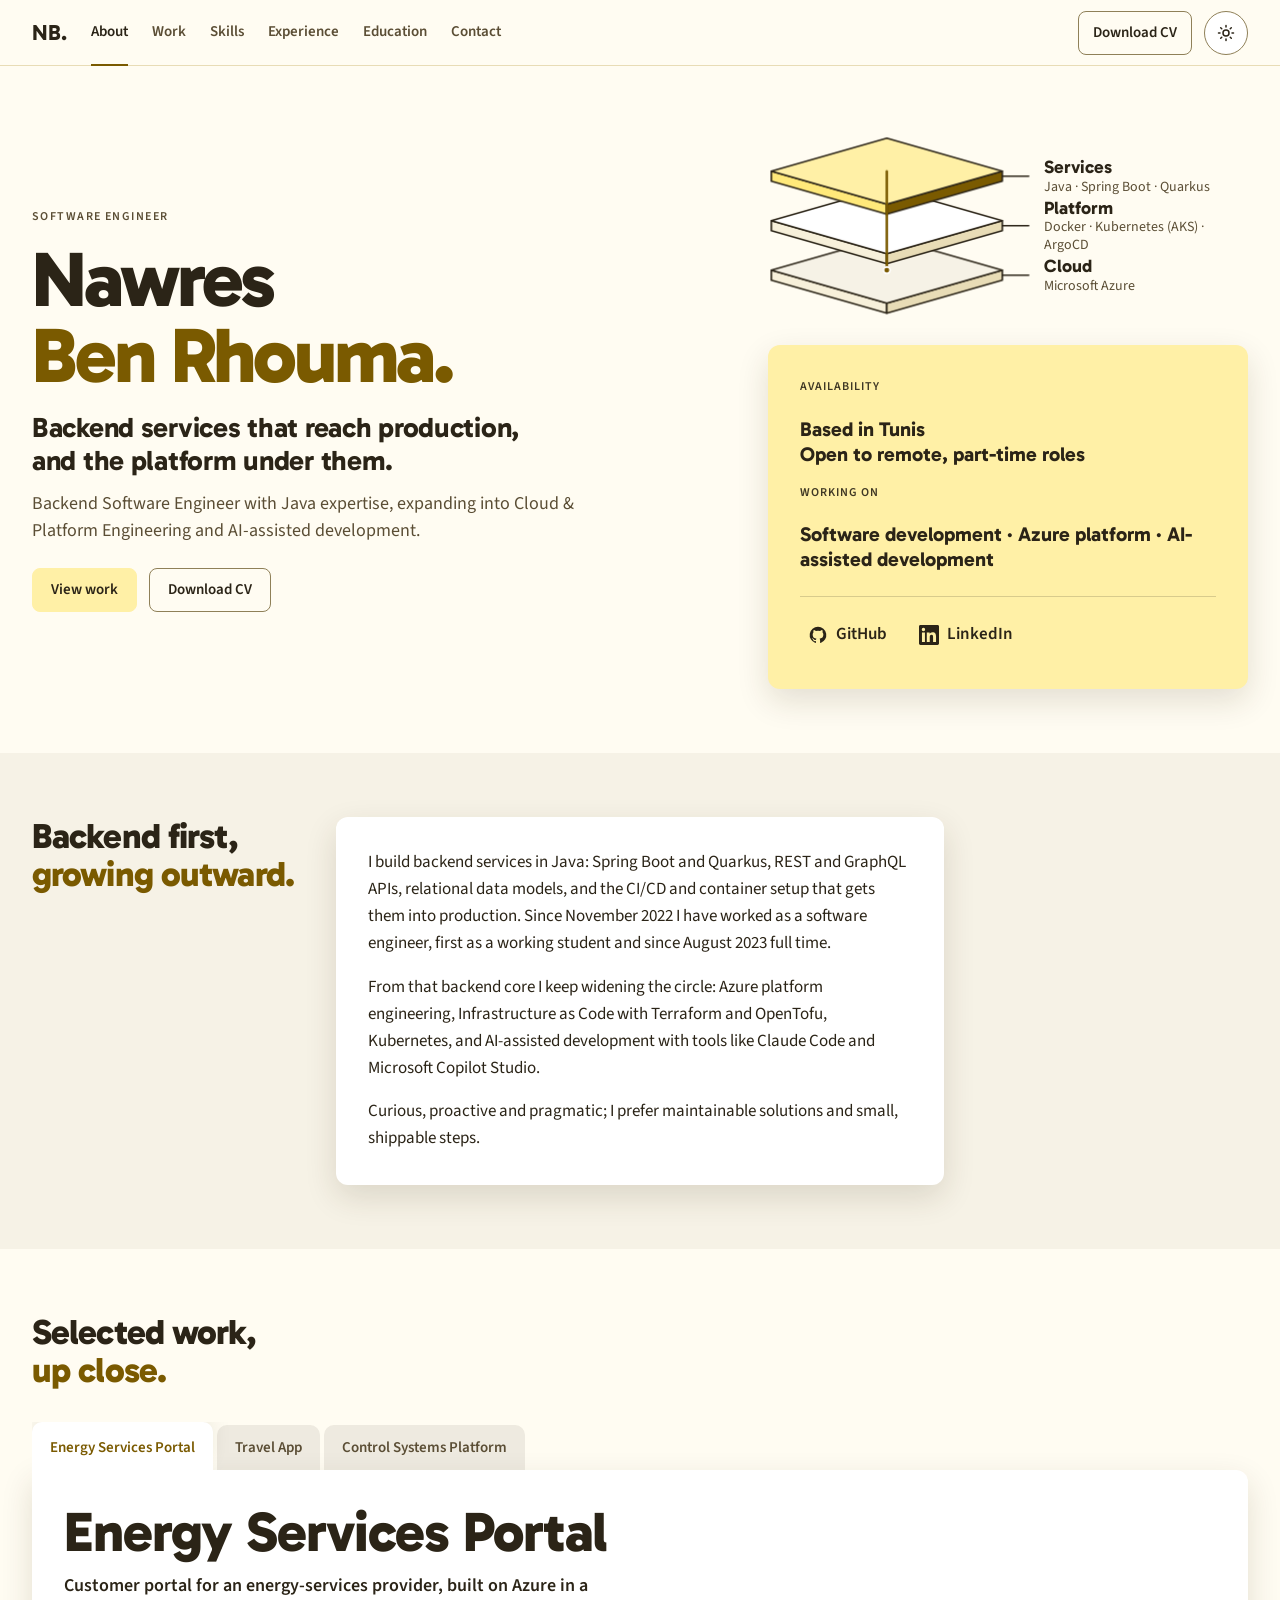
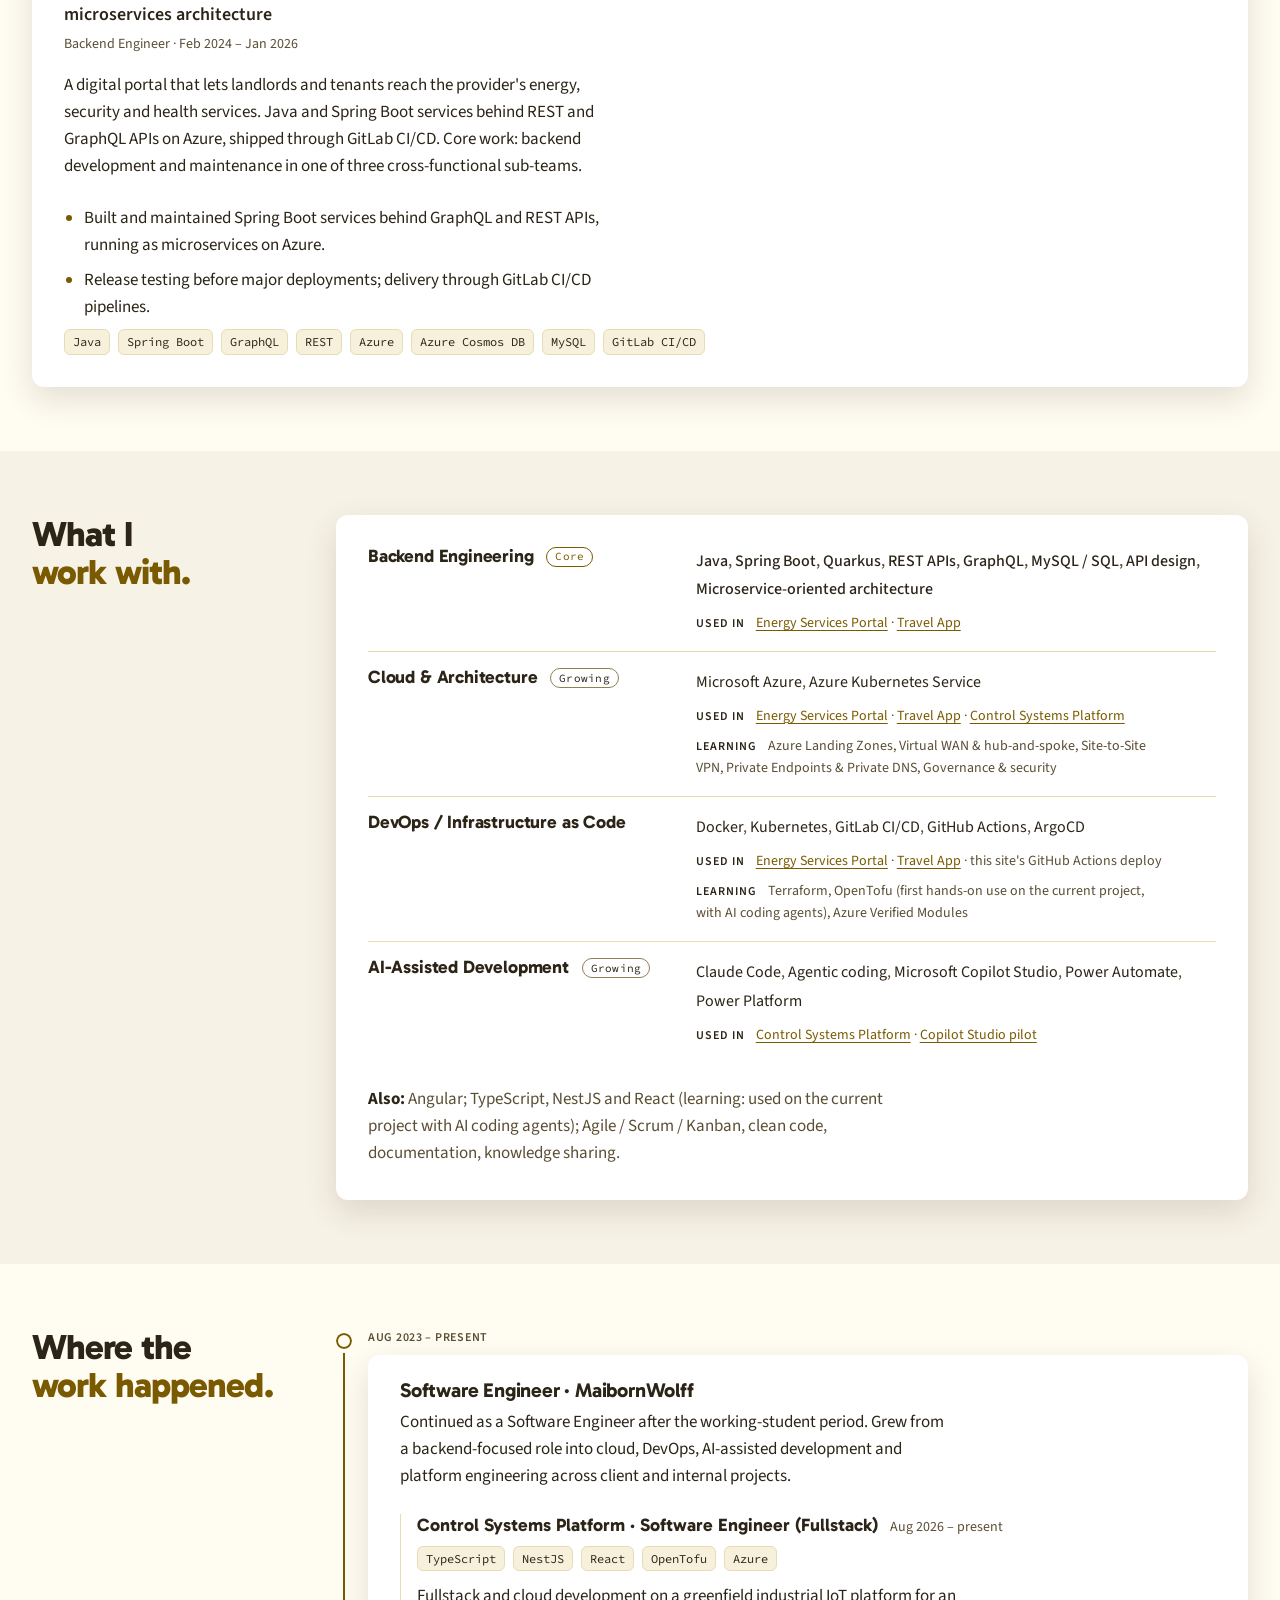
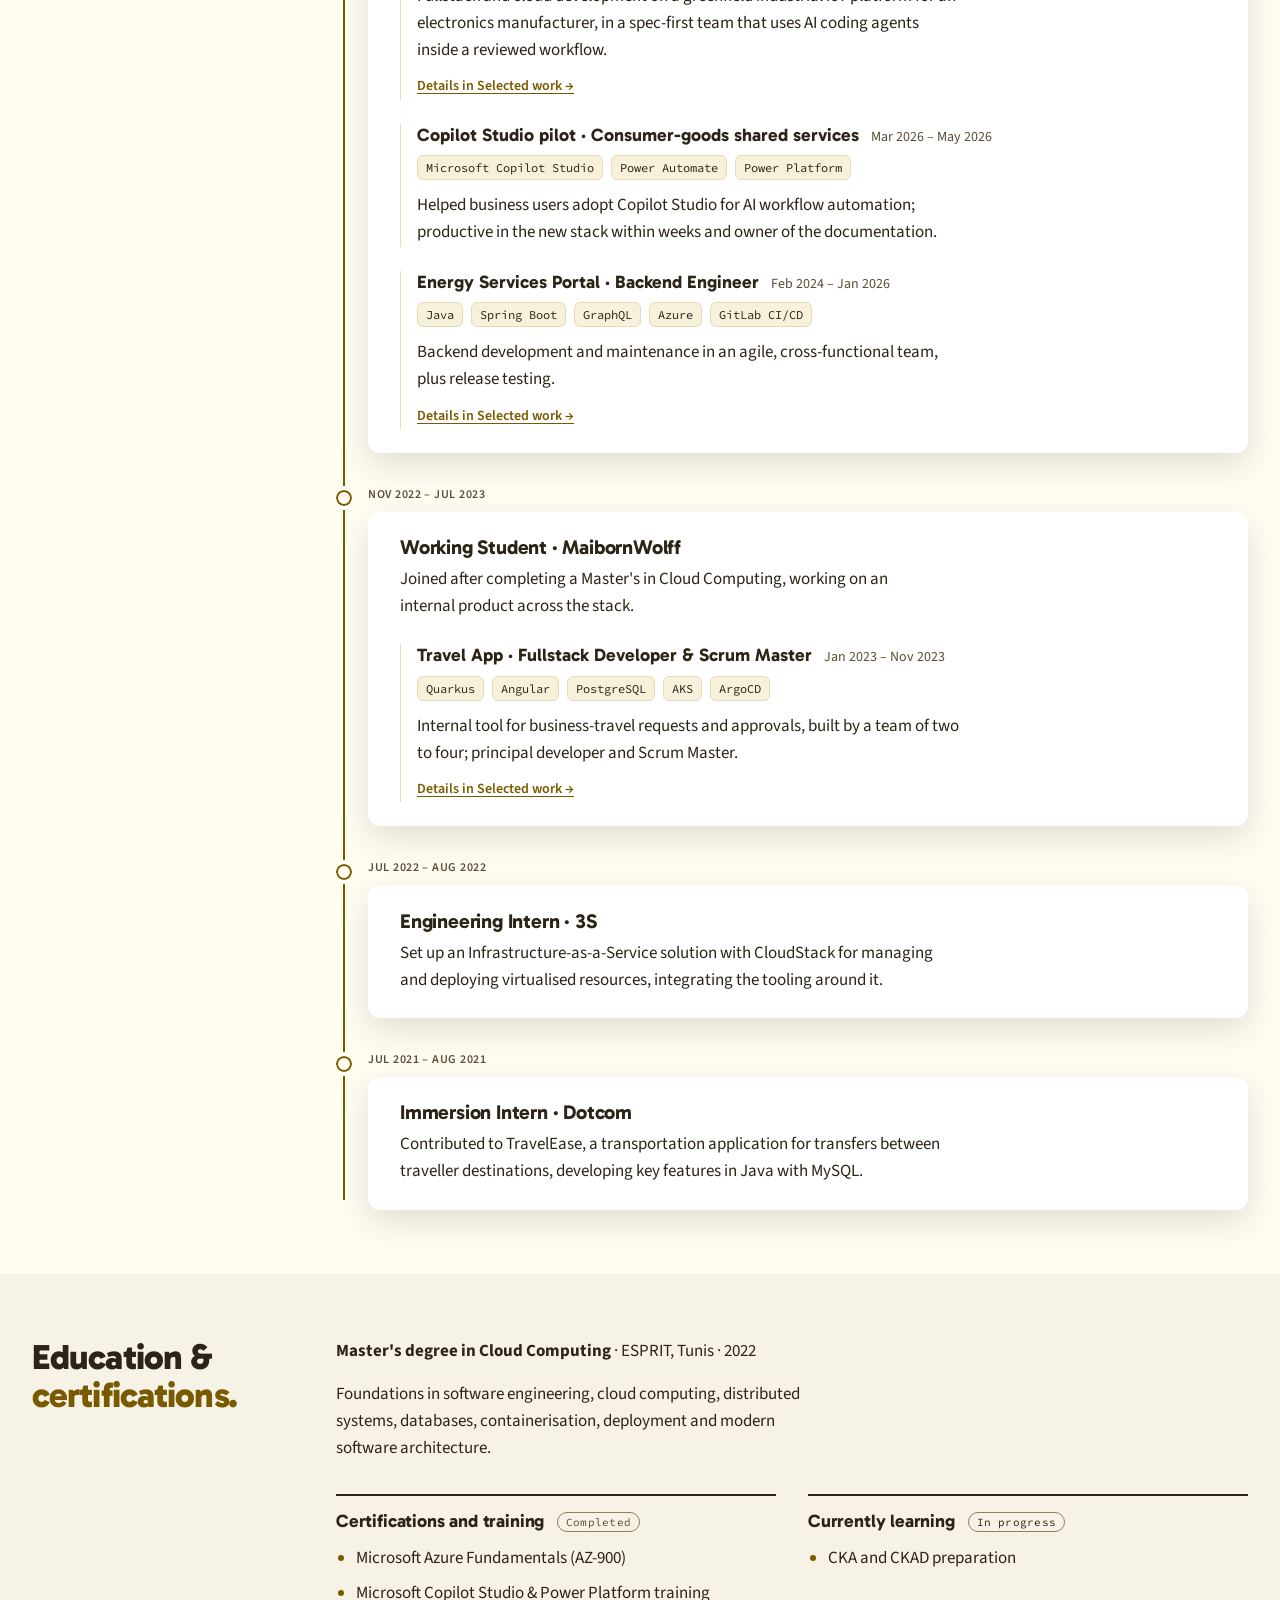
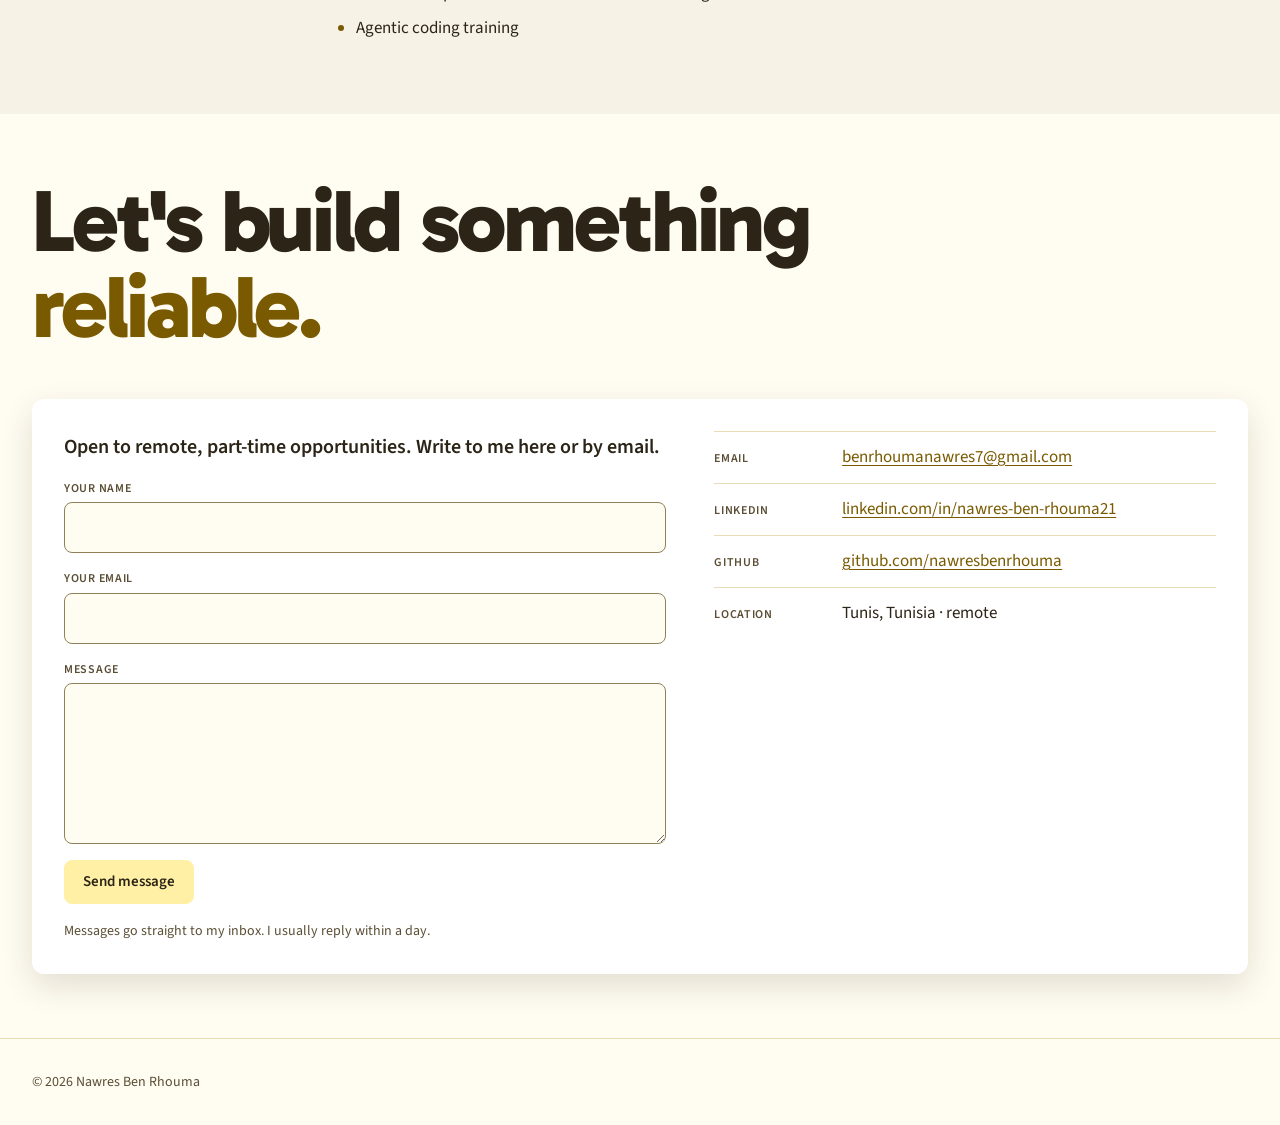
==== commit dd3647bf: "Round 6: drawn stack in the hero, renamed projects, bullet-list work panels, trimmed certifications," ====
--- a/index.html
+++ b/index.html
@@ -69,179 +69,119 @@
             <a class="button button--outline" href="assets/Nawres_Ben_Rhouma_CV.pdf" download>Download CV</a>
           </div>
         </div>
-        <aside class="panel-green" aria-label="At a glance">
-          <dl class="glance">
-            <dt>Availability</dt>
-            <dd>Based in Tunis<br>Open to remote, part-time roles</dd>
-            <dt>Working on</dt>
-            <dd>Software development · Azure platform · AI-assisted development</dd>
-          </dl>
-          <div class="panel-green__links">
-            <a class="iconlink" href="https://github.com/nawresbenrhouma" target="_blank" rel="me noopener noreferrer"><svg viewBox="0 0 24 24" width="20" height="20" fill="currentColor" aria-hidden="true"><path d="M12 2a10 10 0 0 0-3.16 19.49c.5.09.68-.22.68-.48v-1.7c-2.78.6-3.37-1.34-3.37-1.34-.45-1.16-1.11-1.47-1.11-1.47-.91-.62.07-.61.07-.61 1 .07 1.53 1.03 1.53 1.03.9 1.53 2.35 1.09 2.92.83.09-.65.35-1.09.63-1.34-2.22-.25-4.56-1.11-4.56-4.94 0-1.09.39-1.98 1.03-2.68-.1-.25-.45-1.27.1-2.64 0 0 .84-.27 2.75 1.02a9.56 9.56 0 0 1 5 0c1.91-1.29 2.75-1.02 2.75-1.02.55 1.37.2 2.39.1 2.64.64.7 1.03 1.59 1.03 2.68 0 3.84-2.34 4.68-4.57 4.93.36.31.68.92.68 1.85v2.74c0 .27.18.58.69.48A10 10 0 0 0 12 2z"/></svg>GitHub</a>
-            <a class="iconlink" href="https://www.linkedin.com/in/nawres-ben-rhouma21/" target="_blank" rel="me noopener noreferrer"><svg viewBox="0 0 24 24" width="20" height="20" fill="currentColor" aria-hidden="true"><path d="M20.45 20.45h-3.55v-5.57c0-1.33-.03-3.04-1.85-3.04-1.85 0-2.14 1.45-2.14 2.94v5.67H9.36V9h3.41v1.56h.05c.47-.9 1.63-1.85 3.36-1.85 3.6 0 4.27 2.37 4.27 5.46v6.28zM5.34 7.43a2.06 2.06 0 1 1 0-4.12 2.06 2.06 0 0 1 0 4.12zM7.12 20.45H3.56V9h3.56v11.45zM22.22 0H1.77C.79 0 0 .77 0 1.72v20.56C0 23.23.79 24 1.77 24h20.45c.98 0 1.78-.77 1.78-1.72V1.72C24 .77 23.2 0 22.22 0z"/></svg>LinkedIn</a>
-          </div>
-        </aside>
-      </div>
-    </section>
-
-    <section id="about" class="section section--alt" aria-labelledby="about-title">
-      <h2><span id="about-title">Backend first, <span class="accent">growing outward.</span></span> <a class="heading-anchor" href="#about" aria-label="Link to About">#</a></h2>
+        <div class="hero__side">
+          <figure class="stack" aria-label="The stack I work on: services, on a platform, on the cloud">
+            <svg class="stack__art" viewBox="0 0 320 232" aria-hidden="true" focusable="false">
+              <g class="stack__layer stack__layer--cloud">
+                <path class="stack__side" d="M4 170 144 210v12L4 182z"/>
+                <path class="stack__side stack__side--right" d="M144 210 284 170v12l-140 40z"/>
+                <path class="stack__top" d="M144 130 284 170 144 210 4 170z"/>
+                <path class="stack__leader" d="M284 176h32"/>
+              </g>
+              <g class="stack__layer stack__layer--platform">
+                <path class="stack__side" d="M4 110 144 150v12L4 122z"/>
+                <path class="stack__side stack__side--right" d="M144 150 284 110v12l-140 40z"/>
+                <path class="stack__top" d="M144 70 284 110 144 150 4 110z"/>
+                <path class="stack__leader" d="M284 116h32"/>
+              </g>
+              <g class="stack__layer stack__layer--services">
+                <path class="stack__side" d="M4 50 144 90v12L4 62z"/>
+                <path class="stack__side stack__side--right" d="M144 90 284 50v12l-140 40z"/>
+                <path class="stack__top" d="M144 10 284 50 144 90 4 50z"/>
+                <path class="stack__leader" d="M284 56h32"/>
+              </g>
+              <path class="stack__trace" d="M144 50v120" pathLength="1"/>
+              <circle class="stack__pulse" cx="144" cy="50" r="6"/>
+              <circle class="stack__end" cx="144" cy="170" r="4"/>
+            </svg>
+            <ol class="stack__labels">
+              <li class="stack__label stack__label--services"><strong>Services</strong> <span>Java · Spring Boot · Quarkus</span></li>
+              <li class="stack__label stack__label--platform"><strong>Platform</strong> <span>Docker · Kubernetes (AKS) · ArgoCD</span></li>
+              <li class="stack__label stack__label--cloud"><strong>Cloud</strong> <span>Microsoft Azure</span></li>
+            </ol>
+          </figure>
+          <aside class="panel-green" aria-label="At a glance">
+            <dl class="glance">
+              <dt>Availability</dt>
+              <dd>Based in Tunis<br>Open to remote, part-time roles</dd>
+              <dt>Working on</dt>
+              <dd>Software development · Azure platform · AI-assisted development</dd>
+            </dl>
+            <div class="panel-green__links">
+              <a class="iconlink" href="https://github.com/nawresbenrhouma" target="_blank" rel="me noopener noreferrer"><svg viewBox="0 0 24 24" width="20" height="20" fill="currentColor" aria-hidden="true"><path d="M12 2a10 10 0 0 0-3.16 19.49c.5.09.68-.22.68-.48v-1.7c-2.78.6-3.37-1.34-3.37-1.34-.45-1.16-1.11-1.47-1.11-1.47-.91-.62.07-.61.07-.61 1 .07 1.53 1.03 1.53 1.03.9 1.53 2.35 1.09 2.92.83.09-.65.35-1.09.63-1.34-2.22-.25-4.56-1.11-4.56-4.94 0-1.09.39-1.98 1.03-2.68-.1-.25-.45-1.27.1-2.64 0 0 .84-.27 2.75 1.02a9.56 9.56 0 0 1 5 0c1.91-1.29 2.75-1.02 2.75-1.02.55 1.37.2 2.39.1 2.64.64.7 1.03 1.59 1.03 2.68 0 3.84-2.34 4.68-4.57 4.93.36.31.68.92.68 1.85v2.74c0 .27.18.58.69.48A10 10 0 0 0 12 2z"/></svg>GitHub</a>
+              <a class="iconlink" href="https://www.linkedin.com/in/nawres-ben-rhouma21/" target="_blank" rel="me noopener noreferrer"><svg viewBox="0 0 24 24" width="20" height="20" fill="currentColor" aria-hidden="true"><path d="M20.45 20.45h-3.55v-5.57c0-1.33-.03-3.04-1.85-3.04-1.85 0-2.14 1.45-2.14 2.94v5.67H9.36V9h3.41v1.56h.05c.47-.9 1.63-1.85 3.36-1.85 3.6 0 4.27 2.37 4.27 5.46v6.28zM5.34 7.43a2.06 2.06 0 1 1 0-4.12 2.06 2.06 0 0 1 0 4.12zM7.12 20.45H3.56V9h3.56v11.45zM22.22 0H1.77C.79 0 0 .77 0 1.72v20.56C0 23.23.79 24 1.77 24h20.45c.98 0 1.78-.77 1.78-1.72V1.72C24 .77 23.2 0 22.22 0z"/></svg>LinkedIn</a>
+            </div>
+          </aside>
+        </div>
+      </div>
+    </section>
+
+    <section id="about" class="section section--split section--alt" aria-labelledby="about-title">
+      <h2><span id="about-title">Backend first, <span class="accent">growing outward.</span></span></h2>
       <div class="sheet sheet--pad about">
         <div class="about__text">
-          <p>I build backend services in Java: Spring Boot and Quarkus, REST and GraphQL APIs, relational data models, and the CI/CD and container setup that gets them into production. Since November 2022 I have been at MaibornWolff, first as a working student and since August 2023 as a Software Engineer, mostly on a customer web portal for an energy-services provider within an agile, cross-functional team.</p>
+          <p>I build backend services in Java: Spring Boot and Quarkus, REST and GraphQL APIs, relational data models, and the CI/CD and container setup that gets them into production. Since November 2022 I have worked as a software engineer, first as a working student and since August 2023 full time.</p>
           <p>From that backend core I keep widening the circle: Azure platform engineering, Infrastructure as Code with Terraform and OpenTofu, Kubernetes, and AI-assisted development with tools like Claude Code and Microsoft Copilot Studio.</p>
           <p>Curious, proactive and pragmatic; I prefer maintainable solutions and small, shippable steps.</p>
         </div>
-        <ul class="strengths" aria-label="How I work">
-          <li><h3 class="strengths__title">Release quality</h3><p>Release testing before major deployments, and testing features alongside the team's testers.</p></li>
-          <li><h3 class="strengths__title">Onboarding &amp; documentation</h3><p>Onboarded a backend colleague; owned the step-by-step guides on the Copilot Studio pilot.</p></li>
-          <li><h3 class="strengths__title">Team practice</h3><p>Hosted retrospectives and knowledge sharing; Scrum Master on the Travel App.</p></li>
-          <li><h3 class="strengths__title">Stepping in</h3><p>Covered frontend work when the team needed it; productive in a new stack within weeks.</p></li>
-        </ul>
       </div>
     </section>
 
     <section id="work" class="section section--work" aria-labelledby="work-title">
-      <h2><span id="work-title">Selected work, <span class="accent">up close.</span></span> <a class="heading-anchor" href="#work" aria-label="Link to Selected work">#</a></h2>
+      <h2><span id="work-title">Selected work, <span class="accent">up close.</span></span></h2>
       <!-- data-reveal: js/reveal.js adds the hiding class at runtime; never put .reveal in the markup. -->
       <div class="work" data-reveal>
       <div class="tabs">
         <div class="tabs__list" data-tablist-label="Selected work">
-          <button class="tab" type="button" id="tab-webportal" data-panel="panel-webportal">T WebPortal</button>
+          <button class="tab" type="button" id="tab-webportal" data-panel="panel-webportal">Energy Services Portal</button>
           <button class="tab" type="button" id="tab-travelapp" data-panel="panel-travelapp">Travel App</button>
-          <button class="tab" type="button" id="tab-industrial" data-panel="panel-industrial">Industrial control platform</button>
-          <button class="tab" type="button" id="tab-copilot" data-panel="panel-copilot">Copilot Studio pilot</button>
+          <button class="tab" type="button" id="tab-industrial" data-panel="panel-industrial">Control Systems Platform</button>
         </div>
 
         <article class="panel" id="panel-webportal">
-          <h3 class="panel__title">T WebPortal</h3>
+          <h3 class="panel__title">Energy Services Portal</h3>
           <p class="panel__subtitle">Customer portal for an energy-services provider, built on Azure in a microservices architecture</p>
-          <p class="panel__meta">Backend Engineer · MaibornWolff · Feb 2024 – Jan 2026</p>
-          <p class="panel__body">A digital portal that lets landlords and tenants reach the provider's energy, security and health services. Java and Spring Boot services behind REST and GraphQL APIs on Azure, shipped through GitLab CI/CD. My core work was backend development and maintenance in one of three cross-functional sub-teams, and I regularly stepped outside it.</p>
-          <h4 class="panel__label">What I built</h4>
-          <div class="panel__grid">
-            <div class="col">
-              <p class="col__title"><svg class="col__icon" viewBox="0 0 24 24" width="22" height="22" fill="none" stroke="currentColor" stroke-width="2" stroke-linecap="round" stroke-linejoin="round" aria-hidden="true"><path d="M4 12h6M14 12h6"/><circle cx="12" cy="12" r="2"/><path d="M6 6h12M6 18h12"/></svg>Services</p>
-              <p class="col__intent">Backend services behind the customer portal.</p>
-              <ul class="col__list"><li><strong>Spring Boot</strong> <span>Feature development and maintenance</span></li><li><strong>GraphQL &amp; REST</strong> <span>API design and integration</span></li><li><strong>Azure</strong> <span>Cloud-hosted microservices</span></li></ul>
-            </div>
-            <div class="col">
-              <p class="col__title"><svg class="col__icon" viewBox="0 0 24 24" width="22" height="22" fill="none" stroke="currentColor" stroke-width="2" stroke-linecap="round" stroke-linejoin="round" aria-hidden="true"><path d="M12 3 4 6v6c0 5 3.5 8 8 9 4.5-1 8-4 8-9V6z"/><path d="m9 12 2 2 4-4"/></svg>Delivery</p>
-              <p class="col__intent">Getting releases safely into production.</p>
-              <ul class="col__list"><li><strong>Release testing</strong> <span>Pre-deployment verification</span></li><li><strong>GitLab CI/CD</strong> <span>Automated pipelines</span></li><li><strong>Claude Code</strong> <span>Readability of legacy repositories</span></li></ul>
-            </div>
-            <div class="col">
-              <p class="col__title"><svg class="col__icon" viewBox="0 0 24 24" width="22" height="22" fill="none" stroke="currentColor" stroke-width="2" stroke-linecap="round" stroke-linejoin="round" aria-hidden="true"><circle cx="9" cy="8" r="3.5"/><path d="M2.5 20a6.5 6.5 0 0 1 13 0"/><circle cx="17" cy="9" r="2.5"/><path d="M15.5 14.5A5 5 0 0 1 21.5 20"/></svg>Team practice</p>
-              <p class="col__intent">How the team worked, beyond the code.</p>
-              <ul class="col__list"><li><strong>Onboarding</strong> <span>New backend colleague</span></li><li><strong>Retrospectives</strong> <span>Facilitation and knowledge sharing</span></li><li><strong>Cross-functional</strong> <span>Frontend cover, Product Owner support</span></li></ul>
-            </div>
-          </div>
+          <p class="panel__meta">Backend Engineer · Feb 2024 – Jan 2026</p>
+          <p class="panel__body">A digital portal that lets landlords and tenants reach the provider's energy, security and health services. Java and Spring Boot services behind REST and GraphQL APIs on Azure, shipped through GitLab CI/CD. Core work: backend development and maintenance in one of three cross-functional sub-teams.</p>
+          <ul class="bullets panel__points">
+            <li>Built and maintained Spring Boot services behind GraphQL and REST APIs, running as microservices on Azure.</li>
+            <li>Release testing before major deployments; delivery through GitLab CI/CD pipelines.</li>
+          </ul>
           <ul class="tags tags--small panel__stack"><li>Java</li><li>Spring Boot</li><li>GraphQL</li><li>REST</li><li>Azure</li><li>Azure Cosmos DB</li><li>MySQL</li><li>GitLab CI/CD</li></ul>
-          <ul class="panel__facts">
-            <li>On the project Feb 2024 – Jan 2026</li>
-            <li>Java · Spring Boot · GraphQL</li>
-            <li>Co-presented at a JAT event, well received by MaibornWolff and client leadership</li>
-          </ul>
         </article>
 
         <article class="panel" id="panel-travelapp">
           <h3 class="panel__title">Travel App</h3>
-          <p class="panel__subtitle">Internal business-travel tool for MaibornWolff, built end to end by a team of two to four</p>
-          <p class="panel__meta">Fullstack Developer &amp; Scrum Master · MaibornWolff · Jan 2023 – Nov 2023</p>
-          <p class="panel__body">Employees submit travel requests; office managers review, approve, adjust or reject them. A Quarkus backend on PostgreSQL, an Angular frontend with Azure AD sign-in, both containerised and deployed to Azure Kubernetes Service through ArgoCD. In a team this small I carried most of the development across the stack and ran the Scrum process.</p>
-          <h4 class="panel__label">What I built</h4>
-          <div class="panel__grid">
-            <div class="col">
-              <p class="col__title"><svg class="col__icon" viewBox="0 0 24 24" width="22" height="22" fill="none" stroke="currentColor" stroke-width="2" stroke-linecap="round" stroke-linejoin="round" aria-hidden="true"><path d="m8 7-5 5 5 5"/><path d="m16 7 5 5-5 5"/><path d="m14 4-4 16"/></svg>Backend</p>
-              <p class="col__intent">Request and approval workflow.</p>
-              <ul class="col__list"><li><strong>Quarkus</strong> <span>Services and business rules</span></li><li><strong>PostgreSQL</strong> <span>Data model and persistence</span></li></ul>
-            </div>
-            <div class="col">
-              <p class="col__title"><svg class="col__icon" viewBox="0 0 24 24" width="22" height="22" fill="none" stroke="currentColor" stroke-width="2" stroke-linecap="round" stroke-linejoin="round" aria-hidden="true"><rect x="3" y="4" width="18" height="13" rx="2"/><path d="M8 21h8M12 17v4"/><path d="m9 9-2 2 2 2M15 9l2 2-2 2"/></svg>Frontend</p>
-              <p class="col__intent">The screens employees and office managers use.</p>
-              <ul class="col__list"><li><strong>Angular</strong> <span>Request, review and approval flows</span></li><li><strong>Azure AD</strong> <span>Single sign-on</span></li></ul>
-            </div>
-            <div class="col">
-              <p class="col__title"><svg class="col__icon" viewBox="0 0 24 24" width="22" height="22" fill="none" stroke="currentColor" stroke-width="2" stroke-linecap="round" stroke-linejoin="round" aria-hidden="true"><path d="M7 18a4 4 0 0 1-.5-8A6 6 0 0 1 18 9a4 4 0 0 1 0 9z"/><path d="M12 12v9M9 15l3-3 3 3"/></svg>Platform</p>
-              <p class="col__intent">From container to cluster, GitOps style.</p>
-              <ul class="col__list"><li><strong>AKS</strong> <span>Containerised deployment</span></li><li><strong>ArgoCD</strong> <span>GitOps delivery</span></li><li><strong>Scrum Master</strong> <span>Sprint process, requirements, usability</span></li></ul>
-            </div>
-          </div>
+          <p class="panel__subtitle">Internal business-travel tool, built end to end by a team of two to four</p>
+          <p class="panel__meta">Fullstack Developer &amp; Scrum Master · Jan 2023 – Nov 2023</p>
+          <p class="panel__body">A Quarkus backend on PostgreSQL, an Angular frontend with Azure AD sign-in, both containerised and deployed to Azure Kubernetes Service through ArgoCD. In a team this small, the role covered most of the development across the stack and the Scrum process.</p>
+          <ul class="bullets panel__points">
+            <li>Built the request and approval workflow in Quarkus on a PostgreSQL data model, and the Angular screens for employees and office managers with Azure AD single sign-on.</li>
+            <li>Containerised the app and deployed it to AKS through ArgoCD (GitOps).</li>
+            <li>Scrum Master: sprint process, requirements and usability.</li>
+          </ul>
           <ul class="tags tags--small panel__stack"><li>Quarkus</li><li>Angular</li><li>PostgreSQL</li><li>Azure AD</li><li>AKS</li><li>ArgoCD</li><li>GitLab CI/CD</li></ul>
-          <ul class="panel__facts">
-            <li>Team of 2 to 4</li>
-            <li>Principal developer across the stack</li>
-            <li>Scrum Master</li>
-          </ul>
         </article>
 
         <article class="panel" id="panel-industrial">
-          <h3 class="panel__title">Industrial control platform</h3>
-          <p class="panel__subtitle">Current engagement: fullstack development for an industrial electronics manufacturer</p>
-          <p class="panel__meta">Software Engineer (Fullstack) · MaibornWolff · since Aug 2026</p>
-          <p class="panel__body">The project I am working on now: fullstack development on a control platform for an industrial electronics manufacturer. More detail will follow as the work matures.</p>
-          <h4 class="panel__label">What I built</h4>
-          <div class="panel__grid">
-            <div class="col">
-              <p class="col__title"><svg class="col__icon" viewBox="0 0 24 24" width="22" height="22" fill="none" stroke="currentColor" stroke-width="2" stroke-linecap="round" stroke-linejoin="round" aria-hidden="true"><rect x="3" y="3" width="7" height="7" rx="1.5"/><rect x="14" y="3" width="7" height="7" rx="1.5"/><rect x="8.5" y="14" width="7" height="7" rx="1.5"/><path d="M6.5 10v2h11v-2M12 12v2"/></svg>Application</p>
-              <p class="col__intent">Fullstack development on the control platform.</p>
-              <ul class="col__list"><li><strong>Java</strong> <span>Backend development</span></li><li><strong>Fullstack</strong> <span>Frontend and backend features</span></li></ul>
-            </div>
-            <div class="col">
-              <p class="col__title"><svg class="col__icon" viewBox="0 0 24 24" width="22" height="22" fill="none" stroke="currentColor" stroke-width="2" stroke-linecap="round" stroke-linejoin="round" aria-hidden="true"><path d="M4 6h5v5H4zM15 13h5v5h-5z"/><path d="M9 8.5h3a3 3 0 0 1 3 3v4"/></svg>Delivery</p>
-              <p class="col__intent">From requirements to deployment in an agile team.</p>
-              <ul class="col__list"><li><strong>Agile delivery</strong> <span>Iterative releases</span></li><li><strong>Quality</strong> <span>Testing and review</span></li></ul>
-            </div>
-            <div class="col">
-              <p class="col__title"><svg class="col__icon" viewBox="0 0 24 24" width="22" height="22" fill="none" stroke="currentColor" stroke-width="2" stroke-linecap="round" stroke-linejoin="round" aria-hidden="true"><circle cx="9" cy="8" r="3.5"/><path d="M2.5 20a6.5 6.5 0 0 1 13 0"/><circle cx="17" cy="9" r="2.5"/><path d="M15.5 14.5A5 5 0 0 1 21.5 20"/></svg>Collaboration</p>
-              <p class="col__intent">Working with the client and the MaibornWolff team.</p>
-              <ul class="col__list"><li><strong>Cross-functional</strong> <span>Client and team alignment</span></li></ul>
-            </div>
-          </div>
-          <ul class="tags tags--small panel__stack"><li>Java</li><li>Fullstack</li></ul>
-          <ul class="panel__facts">
-            <li>Since Aug 2026</li>
-            <li>Current project</li>
-            <li>Fullstack role</li>
-          </ul>
-        </article>
-
-        <article class="panel" id="panel-copilot">
-          <h3 class="panel__title">Copilot Studio pilot</h3>
-          <p class="panel__subtitle">Microsoft Copilot Studio and Power Platform pilot for AI workflow automation</p>
-          <p class="panel__meta">Technical Support Engineer · Shared services of a consumer-goods group · Mar 2026 – May 2026</p>
-          <p class="panel__body">The pilot helped business users adopt Copilot Studio to build AI-powered workflow automations and assistants, with an MVP-driven approach, reusable templates and documentation. I joined full-time without prior hands-on experience in the stack, completed the training and became productive within a short timeframe.</p>
-          <h4 class="panel__label">What I built</h4>
-          <div class="panel__grid">
-            <div class="col">
-              <p class="col__title"><svg class="col__icon" viewBox="0 0 24 24" width="22" height="22" fill="none" stroke="currentColor" stroke-width="2" stroke-linecap="round" stroke-linejoin="round" aria-hidden="true"><path d="M4 19V5a2 2 0 0 1 2-2h13v16H6a2 2 0 0 0-2 2z"/><path d="M4 19a2 2 0 0 0 2 2h13"/><path d="M9 7h6"/></svg>Enablement</p>
-              <p class="col__intent">Helping business users build their own automations.</p>
-              <ul class="col__list"><li><strong>Copilot Studio</strong> <span>AI assistants and workflows</span></li><li><strong>Power Automate</strong> <span>Workflow automation</span></li><li><strong>Power Apps</strong> <span>Low-code applications</span></li></ul>
-            </div>
-            <div class="col">
-              <p class="col__title"><svg class="col__icon" viewBox="0 0 24 24" width="22" height="22" fill="none" stroke="currentColor" stroke-width="2" stroke-linecap="round" stroke-linejoin="round" aria-hidden="true"><path d="M7 3h7l5 5v13H7z"/><path d="M14 3v5h5"/><path d="M10 13h6M10 17h6"/></svg>Documentation</p>
-              <p class="col__intent">Reusable guidance for the organisation.</p>
-              <ul class="col__list"><li><strong>Step-by-step guides</strong> <span>Adoption playbooks and version comparisons</span></li><li><strong>Templates</strong> <span>Reusable patterns and best practices</span></li></ul>
-            </div>
-            <div class="col">
-              <p class="col__title"><svg class="col__icon" viewBox="0 0 24 24" width="22" height="22" fill="none" stroke="currentColor" stroke-width="2" stroke-linecap="round" stroke-linejoin="round" aria-hidden="true"><path d="M4 13a8 8 0 0 1 16 0v5a2 2 0 0 1-2 2h-3v-6h5"/><path d="M4 13v5a2 2 0 0 0 2 2h3v-6H4"/></svg>Delivery support</p>
-              <p class="col__intent">Keeping the pilot moving.</p>
-              <ul class="col__list"><li><strong>Deployments</strong> <span>Support for team members</span></li><li><strong>MVP approach</strong> <span>Feasibility and scoping with departments</span></li></ul>
-            </div>
-          </div>
-          <ul class="tags tags--small panel__stack"><li>Copilot Studio</li><li>Power Automate</li><li>Power Apps</li><li>Power Platform</li></ul>
-          <ul class="panel__facts">
-            <li>Mar – May 2026, full-time</li>
-            <li>New stack in weeks</li>
-            <li>Owned the documentation</li>
-          </ul>
-        </article>
-      </div>
-      </div>
-    </section>
-
-    <section id="skills" class="section section--alt" aria-labelledby="skills-title">
-      <h2><span id="skills-title">What I <span class="accent">work with.</span></span> <a class="heading-anchor" href="#skills" aria-label="Link to Skills">#</a></h2>
+          <h3 class="panel__title">Control Systems Platform</h3>
+          <p class="panel__subtitle">Fullstack and cloud development on an industrial IoT platform for an electronics manufacturer</p>
+          <p class="panel__meta">Software Engineer (Fullstack) · since Aug 2026 · current project</p>
+          <p class="panel__body">A small team building a greenfield platform that collects measurement data from industrial controllers and shows it in a web app. The team works spec-first: every change is written up, reviewed, and verified before and after it is built. AI coding agents are used inside that workflow.</p>
+          <ul class="bullets panel__points">
+            <li>With AI coding agents: NestJS backend features and data grouping fixes, React routes and UI in the domain language, and a schema shared by frontend and backend.</li>
+            <li>Spec-first: change proposals and acceptance criteria, slice verification, re-run proofs and fixes for review findings.</li>
+            <li>OpenTofu on Azure: provider upgrade and least-privilege database roles.</li>
+            <li>Led a project-wide rename (Controller → Coupler) to match the client's own terms; trunk-based, one PR per slice.</li>
+          </ul>
+          <ul class="tags tags--small panel__stack"><li>TypeScript</li><li>NestJS</li><li>React</li><li>PostgreSQL / TimescaleDB</li><li>OpenTofu</li><li>Azure</li></ul>
+        </article>
+      </div>
+      </div>
+    </section>
+
+    <section id="skills" class="section section--split section--alt" aria-labelledby="skills-title">
+      <h2><span id="skills-title">What I <span class="accent">work with.</span></span></h2>
       <div class="sheet sheet--pad">
       <div class="skill-groups">
         <article class="skill-group skill-group--primary">
@@ -249,14 +189,14 @@
           <ul class="tags">
             <li>Java</li><li>Spring Boot</li><li>Quarkus</li><li>REST APIs</li><li>GraphQL</li><li>MySQL / SQL</li><li>API design</li><li>Microservice-oriented architecture</li>
           </ul>
-          <p class="skill-group__meta"><span class="skill-group__label">Used in</span> <a href="#panel-webportal">T WebPortal</a> · <a href="#panel-travelapp">Travel App</a> · <a href="#panel-industrial">Industrial control platform</a></p>
+          <p class="skill-group__meta"><span class="skill-group__label">Used in</span> <a href="#panel-webportal">Energy Services Portal</a> · <a href="#panel-travelapp">Travel App</a></p>
         </article>
         <article class="skill-group">
           <h3>Cloud &amp; Architecture <span class="status status--growing">Growing</span></h3>
           <ul class="tags">
             <li>Microsoft Azure</li><li>Azure Kubernetes Service</li>
           </ul>
-          <p class="skill-group__meta"><span class="skill-group__label">Used in</span> <a href="#panel-webportal">T WebPortal</a> · <a href="#panel-travelapp">Travel App</a></p>
+          <p class="skill-group__meta"><span class="skill-group__label">Used in</span> <a href="#panel-webportal">Energy Services Portal</a> · <a href="#panel-travelapp">Travel App</a> · <a href="#panel-industrial">Control Systems Platform</a></p>
           <p class="skill-group__meta skill-group__meta--learning"><span class="skill-group__label">Learning</span> Azure Landing Zones, Virtual WAN &amp; hub-and-spoke, Site-to-Site VPN, Private Endpoints &amp; Private DNS, Governance &amp; security</p>
         </article>
         <article class="skill-group">
@@ -264,23 +204,23 @@
           <ul class="tags">
             <li>Docker</li><li>Kubernetes</li><li>GitLab CI/CD</li><li>GitHub Actions</li><li>ArgoCD</li>
           </ul>
-          <p class="skill-group__meta"><span class="skill-group__label">Used in</span> <a href="#panel-webportal">T WebPortal</a> · <a href="#panel-travelapp">Travel App</a> · this site's GitHub Actions deploy</p>
-          <p class="skill-group__meta skill-group__meta--learning"><span class="skill-group__label">Learning</span> Terraform, OpenTofu, Azure Verified Modules</p>
+          <p class="skill-group__meta"><span class="skill-group__label">Used in</span> <a href="#panel-webportal">Energy Services Portal</a> · <a href="#panel-travelapp">Travel App</a> · this site's GitHub Actions deploy</p>
+          <p class="skill-group__meta skill-group__meta--learning"><span class="skill-group__label">Learning</span> Terraform, OpenTofu (first hands-on use on the current project, with AI coding agents), Azure Verified Modules</p>
         </article>
         <article class="skill-group">
           <h3>AI-Assisted Development <span class="status status--growing">Growing</span></h3>
           <ul class="tags">
             <li>Claude Code</li><li>Agentic coding</li><li>Microsoft Copilot Studio</li><li>Power Automate</li><li>Power Platform</li>
           </ul>
-          <p class="skill-group__meta"><span class="skill-group__label">Used in</span> <a href="#panel-webportal">T WebPortal</a> · <a href="#panel-copilot">Copilot Studio pilot</a></p>
-        </article>
-      </div>
-      <p class="skills__secondary"><strong>Also:</strong> Angular, TypeScript (learning), Agile / Scrum / Kanban, clean code, documentation, knowledge sharing.</p>
-      </div>
-    </section>
-
-    <section id="experience" class="section" aria-labelledby="experience-title">
-      <h2><span id="experience-title">Where the <span class="accent">work happened.</span></span> <a class="heading-anchor" href="#experience" aria-label="Link to Experience">#</a></h2>
+          <p class="skill-group__meta"><span class="skill-group__label">Used in</span> <a href="#panel-industrial">Control Systems Platform</a> · <a href="#copilot-pilot">Copilot Studio pilot</a></p>
+        </article>
+      </div>
+      <p class="skills__secondary"><strong>Also:</strong> Angular; TypeScript, NestJS and React (learning: used on the current project with AI coding agents); Agile / Scrum / Kanban, clean code, documentation, knowledge sharing.</p>
+      </div>
+    </section>
+
+    <section id="experience" class="section section--split" aria-labelledby="experience-title">
+      <h2><span id="experience-title">Where the <span class="accent">work happened.</span></span></h2>
       <ol class="timeline">
         <li class="timeline__item">
           <div class="timeline__meta">
@@ -288,27 +228,26 @@
           </div>
           <div class="timeline__body">
             <h3>Software Engineer&nbsp;· MaibornWolff</h3>
-            <p>Continued at MaibornWolff as a Software Engineer after the working-student period. Grew from a backend-focused role into cloud, DevOps, AI-assisted development and platform engineering across client and internal projects.</p>
+            <p>Continued as a Software Engineer after the working-student period. Grew from a backend-focused role into cloud, DevOps, AI-assisted development and platform engineering across client and internal projects.</p>
 
             <article class="engagement">
-              <h4>Industrial control platform&nbsp;· Software Engineer (Fullstack) <span class="engagement__dates">Aug 2026 – present</span></h4>
-              <ul class="tags tags--small"><li>Java</li><li>Fullstack</li></ul>
-              <p class="engagement__summary">Current engagement: fullstack development on a control platform for an industrial electronics manufacturer.</p>
-              <a class="engagement__more" href="#panel-industrial">Details<span class="visually-hidden"> on the industrial control platform</span> in Selected work<span aria-hidden="true"> →</span></a>
+              <h4>Control Systems Platform&nbsp;· Software Engineer (Fullstack) <span class="engagement__dates">Aug 2026 – present</span></h4>
+              <ul class="tags tags--small"><li>TypeScript</li><li>NestJS</li><li>React</li><li>OpenTofu</li><li>Azure</li></ul>
+              <p class="engagement__summary">Fullstack and cloud development on a greenfield industrial IoT platform for an electronics manufacturer, in a spec-first team that uses AI coding agents inside a reviewed workflow.</p>
+              <a class="engagement__more" href="#panel-industrial">Details<span class="visually-hidden"> on the Control Systems Platform</span> in Selected work<span aria-hidden="true"> →</span></a>
             </article>
 
-            <article class="engagement">
+            <article class="engagement" id="copilot-pilot">
               <h4>Copilot Studio pilot&nbsp;· Consumer-goods shared services <span class="engagement__dates">Mar 2026 – May 2026</span></h4>
               <ul class="tags tags--small"><li>Microsoft Copilot Studio</li><li>Power Automate</li><li>Power Platform</li></ul>
               <p class="engagement__summary">Helped business users adopt Copilot Studio for AI workflow automation; productive in the new stack within weeks and owner of the documentation.</p>
-              <a class="engagement__more" href="#panel-copilot">Details<span class="visually-hidden"> on the Copilot Studio pilot</span> in Selected work<span aria-hidden="true"> →</span></a>
             </article>
 
             <article class="engagement">
-              <h4>T WebPortal&nbsp;· Backend Engineer <span class="engagement__dates">Feb 2024 – Jan 2026</span></h4>
+              <h4>Energy Services Portal&nbsp;· Backend Engineer <span class="engagement__dates">Feb 2024 – Jan 2026</span></h4>
               <ul class="tags tags--small"><li>Java</li><li>Spring Boot</li><li>GraphQL</li><li>Azure</li><li>GitLab CI/CD</li></ul>
-              <p class="engagement__summary">Backend development and maintenance in an agile, cross-functional team, plus release testing, onboarding and team practice.</p>
-              <a class="engagement__more" href="#panel-webportal">Details<span class="visually-hidden"> on T WebPortal</span> in Selected work<span aria-hidden="true"> →</span></a>
+              <p class="engagement__summary">Backend development and maintenance in an agile, cross-functional team, plus release testing.</p>
+              <a class="engagement__more" href="#panel-webportal">Details<span class="visually-hidden"> on Energy Services Portal</span> in Selected work<span aria-hidden="true"> →</span></a>
             </article>
 
           </div>
@@ -351,8 +290,8 @@
     </section>
 
 
-    <section id="education" class="section section--alt" aria-labelledby="education-title">
-      <h2><span id="education-title">Education &amp; <span class="accent">certifications.</span></span> <a class="heading-anchor" href="#education" aria-label="Link to Education & certifications">#</a></h2>
+    <section id="education" class="section section--split section--alt" aria-labelledby="education-title">
+      <h2><span id="education-title">Education &amp; <span class="accent">certifications.</span></span></h2>
       <div class="education">
         <div class="education__degree">
           <p><strong>Master's degree in Cloud Computing</strong> · ESPRIT, Tunis · 2022</p>
@@ -364,26 +303,21 @@
             <ul class="bullets">
               <li>Microsoft Azure Fundamentals (AZ-900)</li>
               <li>Microsoft Copilot Studio &amp; Power Platform training</li>
-              <li>Microsoft Agent Academy</li>
-              <li>MaibornWolff Agentic AI training</li>
-              <li>Agentic Coding School</li>
+              <li>Agentic coding training</li>
             </ul>
           </div>
           <div class="learning__column">
             <h3>Currently learning <span class="status status--growing">In progress</span></h3>
             <ul class="bullets">
               <li>CKA and CKAD preparation</li>
-              <li>Terraform / OpenTofu</li>
-              <li>Azure Landing Zones and Azure Verified Modules</li>
-              <li>Azure networking, governance and security</li>
             </ul>
           </div>
         </div>
       </div>
     </section>
 
-    <section id="contact" class="section" aria-labelledby="contact-title">
-      <h2><span id="contact-title">Let's build something <span class="accent">reliable.</span></span> <a class="heading-anchor" href="#contact" aria-label="Link to Contact">#</a></h2>
+    <section id="contact" class="section section--signoff" aria-labelledby="contact-title">
+      <h2><span id="contact-title">Let's build something <span class="accent">reliable.</span></span></h2>
       <div class="sheet sheet--pad contact">
       <div class="contact__intro">
       <p class="contact__lead">Open to remote, part-time opportunities. Write to me here or by email.</p>
@@ -416,7 +350,7 @@
   </main>
 
   <footer class="site-footer">
-    <p>© 2026 Nawres Ben Rhouma · Built with plain HTML, CSS and JS.</p>
+    <p>© 2026 Nawres Ben Rhouma</p>
   </footer>
 
   <script src="js/theme.js" defer></script>
--- a/css/styles.css
+++ b/css/styles.css
@@ -2,7 +2,9 @@
    alternating with a warmer tone; white sheets lifted by one soft shadow; one
    butter yellow accent: deep butter for text, butter fill for the hero panel
    and buttons; Gabarito
-   headlines. See .impeccable/surfaces/index-html.md for the direction contract. */
+   headlines; a drawn stack in the hero, pinned split headings, and a trace
+   that runs down the experience rail. See .impeccable/surfaces/index-html.md
+   for the direction contract. */
 
 /* 1. Tokens */
 :root {
@@ -53,6 +55,8 @@
   --motion-fast: 150ms;
   --motion-base: 220ms;
   --ease-out: cubic-bezier(0.2, 0.8, 0.2, 1);
+  --ease-out-expo: cubic-bezier(0.16, 1, 0.3, 1);
+  --stack-side: #ffe97a;
 
   color-scheme: light;
 }
@@ -375,6 +379,48 @@
 .hero__actions { display: flex; flex-wrap: wrap; gap: var(--space-3); }
 
 /* The accent as a surface: the at-a-glance panel */
+.hero__side { display: grid; gap: var(--space-5); }
+
+/* The stack: three drawn layers under the claim's "platform under them".
+   Geometry, not illustration: 2px ink lines, the service layer in butter, a
+   trace line pinned through all three. It assembles once on load (CSS only, so
+   it also plays without JS) and stays still under reduced motion and in print. */
+.stack {
+  margin: 0;
+  display: grid;
+  grid-template-columns: minmax(0, 1fr) 13.5rem;
+  align-items: stretch;
+}
+.stack__art { display: block; width: 100%; height: auto; overflow: visible; }
+.stack__art path, .stack__art circle { stroke: var(--text); stroke-width: 2; stroke-linejoin: round; stroke-linecap: round; }
+.stack__top { fill: var(--sheet); }
+.stack__side { fill: var(--bg-elevated); }
+.stack__side--right { fill: var(--border); }
+.stack__layer--services .stack__top { fill: var(--action); }
+.stack__layer--services .stack__side { fill: var(--stack-side); }
+.stack__layer--services .stack__side--right { fill: var(--accent); }
+.stack__layer--cloud .stack__top { fill: var(--alt); }
+.stack__leader { fill: none; }
+.stack__art .stack__trace { fill: none; stroke: var(--accent); stroke-width: 3; }
+.stack__art .stack__end { fill: var(--accent); stroke: var(--sheet); stroke-width: 2; }
+.stack__art .stack__pulse { fill: var(--action); stroke: var(--text); stroke-width: 2; opacity: 0; }
+[data-theme="dark"] .stack__art .stack__trace { stroke: var(--text); }
+[data-theme="dark"] .stack__art .stack__end { fill: var(--text); stroke: var(--bg); }
+.stack__labels { position: relative; list-style: none; margin: 0; padding: 0; }
+.stack__label {
+  position: absolute;
+  left: var(--space-3);
+  right: 0;
+  transform: translateY(-50%);
+  line-height: 1.25;
+}
+/* Rows sit on the leader lines: y = 56, 116, 176 of a 232-unit drawing. */
+.stack__label--services { top: 24.1%; }
+.stack__label--platform { top: 50%; }
+.stack__label--cloud { top: 75.9%; }
+.stack__label strong { display: block; font-family: var(--font-display); font-size: 1.125rem; font-weight: 700; }
+.stack__label span { display: block; font-size: var(--text-small); color: var(--text-muted); }
+
 .panel-green {
   background: var(--action);
   color: var(--accent-contrast);
@@ -456,37 +502,7 @@
 .panel__subtitle { font-size: 1.125rem; font-weight: 600; margin-bottom: var(--space-1); }
 .panel__meta { font-size: var(--text-small); color: var(--text-muted); margin-bottom: var(--space-4); }
 .panel__body { margin-bottom: var(--space-5); }
-.panel__label {
-  padding-bottom: var(--space-2);
-  margin-bottom: var(--space-4);
-  border-bottom: 1px solid var(--border);
-}
-.panel__grid {
-  display: grid;
-  grid-template-columns: repeat(3, minmax(0, 1fr));
-  gap: var(--space-5);
-}
-.col + .col { border-left: 1px solid var(--border); padding-left: var(--space-5); }
-.col__title { display: flex; align-items: center; gap: var(--space-2); font-family: var(--font-display); font-size: 1.125rem; font-weight: 700; margin-bottom: var(--space-1); }
-.col__icon { flex: none; color: var(--accent); }
-.col__intent { font-size: var(--text-small); color: var(--text-muted); margin-bottom: var(--space-3); }
-.col__list { list-style: none; margin: 0; padding: 0; display: grid; gap: var(--space-2); font-size: var(--text-small); }
-.col__list li { display: grid; grid-template-columns: 8.5rem minmax(0, 1fr); gap: var(--space-3); align-items: baseline; }
-.col__list strong { font-weight: 600; color: var(--text); }
-.col__list span { color: var(--text-muted); }
-.panel__facts {
-  list-style: none;
-  display: flex;
-  flex-wrap: wrap;
-  gap: var(--space-3) var(--space-5);
-  margin: var(--space-5) 0 0;
-  padding: var(--space-4) 0 0;
-  border-top: 1px solid var(--border);
-  font-weight: 600;
-  font-size: 0.9375rem;
-}
-.panel__facts li { white-space: nowrap; }
-.panel__facts li + li { border-left: 1px solid var(--border); padding-left: var(--space-5); }
+.panel__points { margin-bottom: 0; }
 
 /* 8. Sections on the page ground */
 .section {
@@ -498,34 +514,40 @@
 .section--alt { background: var(--alt); }
 .section > h2 {
   display: block;
-  margin-bottom: var(--space-5);
-}
-.section > h2 .heading-anchor { margin-left: var(--space-2); }
-.heading-anchor {
-  font-family: var(--font-body);
-  font-weight: 400;
-  color: var(--text-muted);
-  text-decoration: none;
-  opacity: 0;
-  transition: opacity var(--motion-fast) var(--ease-out);
-}
-.section > h2:hover .heading-anchor,
-.heading-anchor:focus-visible { opacity: 1; }
-.heading-anchor:hover { color: var(--accent); }
+  margin-bottom: var(--space-6);
+  font-size: clamp(1.875rem, 1.4rem + 1vw, 2.25rem);
+  letter-spacing: -0.025em;
+}
+/* The Colour Break Rule, extended from the name to every section heading. */
+.section > h2 > span > .accent { display: block; }
+/* Pinned split: on wide screens the heading holds a narrow left column and
+   stays pinned below the header while its section scrolls past on the right. */
+@media (min-width: 1100px) {
+  .section--split {
+    grid-template-columns: minmax(var(--space-6), 1fr) minmax(0, 19rem) minmax(0, 57rem) minmax(var(--space-6), 1fr);
+  }
+  .section--split > * { grid-column: 3; }
+  .section--split > h2 {
+    grid-column: 2;
+    grid-row: 1 / span 3;
+    align-self: start;
+    position: sticky;
+    top: calc(var(--header-height) + var(--space-6));
+    margin: 0;
+    padding-right: var(--space-6);
+  }
+}
+
+/* The sign-off: the last heading on the page is set at display scale. */
+.section--signoff > h2 {
+  font-size: clamp(2.75rem, 1.5rem + 5vw, 6rem);
+  line-height: 0.98;
+  letter-spacing: -0.035em;
+  margin-bottom: var(--space-7);
+}
 
 .about { max-width: calc(var(--measure) + 2 * var(--space-6)); }
 .about__text { max-width: var(--measure); }
-.strengths {
-  list-style: none;
-  margin: var(--space-6) 0 0;
-  padding: 0;
-  display: grid;
-  grid-template-columns: repeat(2, minmax(0, 1fr));
-  gap: var(--space-5) var(--space-6);
-}
-.strengths li { border-top: 2px solid var(--accent); padding-top: var(--space-3); }
-.strengths__title { font-size: 1.0625rem; margin-bottom: var(--space-1); }
-.strengths p { margin: 0; font-size: var(--text-small); color: var(--text-muted); }
 .education__degree { max-width: 62ch; margin-bottom: var(--space-6); }
 
 /* Status tokens */
@@ -620,8 +642,44 @@
   border-radius: 50%;
   background: var(--accent);
   box-shadow: 0 0 0 4px var(--bg);
+  z-index: 1;
 }
 .section--alt .timeline__item::before { box-shadow: 0 0 0 4px var(--alt); }
+
+/* The trace: where scroll-driven animation exists, the rail fills in butter up
+   to the middle of the viewport and each stop lights as the trace reaches it.
+   Elsewhere (and under reduced motion, and in print) the rail stays drawn in
+   its hairline colour with every stop lit, as before. */
+@supports (animation-timeline: view()) {
+  @media (prefers-reduced-motion: no-preference) {
+    .timeline { view-timeline-name: --trace; }
+    .timeline::after {
+      content: "";
+      position: absolute;
+      left: 0.45rem;
+      top: 0.6rem;
+      bottom: 0.6rem;
+      width: 2px;
+      background: var(--accent);
+      transform-origin: 50% 0;
+      animation: trace-fill linear both;
+      animation-timeline: --trace;
+      animation-range: cover 50vh cover calc(100% - 50vh);
+    }
+    .timeline__item { view-timeline-name: --stop; }
+    .timeline__item::before {
+      background: radial-gradient(circle closest-side, var(--accent) 99%, transparent) center / 0% 0% no-repeat, var(--bg);
+      box-shadow: 0 0 0 4px var(--bg), inset 0 0 0 2px var(--accent);
+      animation: stop-light linear both;
+      animation-timeline: --stop;
+      animation-range: cover calc(50vh - 2rem) cover 50vh;
+    }
+  }
+}
+@keyframes trace-fill { from { transform: scaleY(0); } to { transform: scaleY(1); } }
+/* No colours in the keyframes: the ring and fill come from the live cascade, so
+   a theme switch repaints them (a finished animation freezes var() in Safari). */
+@keyframes stop-light { from { background-size: 0% 0%, auto; } to { background-size: 100% 100%, auto; } }
 .timeline__dates { display: block; margin-bottom: var(--space-2); }
 .timeline__body { background: var(--sheet); border-radius: var(--radius-lg); box-shadow: var(--shadow); padding: var(--space-5) var(--space-6); }
 .timeline__body > h3 { margin-bottom: var(--space-2); }
@@ -746,6 +804,54 @@
 .reveal { opacity: 0; transform: translateY(14px); transition: opacity 500ms var(--ease-out), transform 500ms var(--ease-out); }
 .reveal.is-visible { opacity: 1; transform: none; }
 
+/* The stack assembles once: cloud, platform, then services land; the trace
+   runs down through them last. Opacity/transform/stroke only. */
+@media (prefers-reduced-motion: no-preference) {
+  .stack__layer, .stack__label { animation: stack-land 900ms var(--ease-out-expo) both; }
+  .stack__layer--cloud, .stack__label--cloud { animation-delay: 100ms; }
+  .stack__layer--platform, .stack__label--platform { animation-delay: 260ms; }
+  .stack__layer--services, .stack__label--services { animation-delay: 420ms; }
+  .stack__label { animation-name: stack-label; }
+  .stack__art .stack__trace { stroke-dasharray: 1; animation: stack-trace 700ms var(--ease-out-expo) 900ms both; }
+  .stack__art .stack__end { transform-box: fill-box; transform-origin: center; animation: stack-end 400ms var(--ease-out-expo) 1400ms both; }
+}
+/* After it lands, a request runs down the trace twice and each layer lights
+   as it passes (services, platform, cloud); hovering the drawing replays it.
+   Hovering a layer or its label lifts that layer. Stroke/fill/translate only;
+   the individual translate property composes with the entrance transform. */
+@media (prefers-reduced-motion: no-preference) {
+  .stack__art .stack__pulse { transform-box: view-box; animation: stack-pulse 2.4s linear 1.8s 2 both; }
+  .stack__layer .stack__top { animation: 2.4s linear 1.8s 2 none; }
+  .stack__layer--services .stack__top { animation-name: ping-services; }
+  .stack__layer--platform .stack__top { animation-name: ping-platform; }
+  .stack__layer--cloud .stack__top { animation-name: ping-cloud; }
+  .stack:hover .stack__pulse, .stack:hover .stack__top { animation-iteration-count: infinite; }
+
+  .stack__layer, .stack__label { transition: translate 360ms var(--ease-out-expo); }
+  .stack__label strong { transition: color var(--motion-fast) var(--ease-out); }
+  .stack:has(.stack__layer--services:hover, .stack__label--services:hover) :is(.stack__layer--services, .stack__label--services),
+  .stack:has(.stack__layer--platform:hover, .stack__label--platform:hover) :is(.stack__layer--platform, .stack__label--platform),
+  .stack:has(.stack__layer--cloud:hover, .stack__label--cloud:hover) :is(.stack__layer--cloud, .stack__label--cloud) { translate: 0 -8px; }
+  .stack:has(.stack__layer--services:hover, .stack__label--services:hover) .stack__label--services strong,
+  .stack:has(.stack__layer--platform:hover, .stack__label--platform:hover) .stack__label--platform strong,
+  .stack:has(.stack__layer--cloud:hover, .stack__label--cloud:hover) .stack__label--cloud strong { color: var(--accent); }
+}
+@keyframes stack-pulse {
+  0% { opacity: 0; transform: translateY(0); }
+  8% { opacity: 1; transform: translateY(0); }
+  85% { opacity: 1; transform: translateY(120px); }
+  100% { opacity: 0; transform: translateY(120px); }
+}
+/* Flash-only keyframes and no fill-mode: at rest the layers take their colours
+   from the live cascade, so a theme switch always repaints them. */
+@keyframes ping-services { 9% { fill: var(--action-hover); stroke: var(--accent); } 22% { fill: var(--action); } }
+@keyframes ping-platform { 32%, 62% { fill: var(--sheet); stroke: var(--text); } 47% { fill: var(--action); stroke: var(--accent); } }
+@keyframes ping-cloud { 70% { fill: var(--alt); stroke: var(--text); } 86% { fill: var(--action); stroke: var(--accent); } }
+@keyframes stack-land { from { opacity: 0; transform: translateY(-22px); } }
+@keyframes stack-label { from { opacity: 0; transform: translate(-8px, -50%); } }
+@keyframes stack-trace { from { stroke-dashoffset: 1; } }
+@keyframes stack-end { from { opacity: 0; transform: scale(0); } }
+
 /* 10. Motion */
 @media (prefers-reduced-motion: reduce) {
   html { scroll-behavior: auto; }
@@ -761,11 +867,17 @@
   .panel-green .iconlink, .panel-green dt { color: #000; opacity: 1; }
   .button { background: none; color: #000; border: 1px solid #000; }
   .panel[hidden] { display: block; }
+  .stack__layer, .stack__label, .stack__trace, .stack__end, .stack__top, .timeline__item::before { animation: none !important; }
+  .stack__pulse { display: none; }
+  .timeline::after { display: none; }
+  .section--split > h2 { position: static; }
 }
 
 /* 11. Narrow screens */
 @media (max-width: 1100px) {
   .hero__inner { grid-template-columns: minmax(0, 1fr); gap: var(--space-6); }
+  /* Single column: availability first, the drawing after it. */
+  .hero__side .stack { order: 2; max-width: 34rem; }
 }
 
 @media (max-width: 900px) {
@@ -786,15 +898,8 @@
     .tabs__list { padding: 0 var(--space-3) 0 0; gap: var(--space-1); -webkit-mask-image: linear-gradient(to right, #000 calc(100% - 2.5rem), transparent); mask-image: linear-gradient(to right, #000 calc(100% - 2.5rem), transparent); }
   .panel { padding: var(--space-4); }
   .tab { padding: 0.72rem 0.9rem; font-size: 0.875rem; }
-  .panel__grid { grid-template-columns: 1fr; }
-  .col__list li { grid-template-columns: 7rem minmax(0, 1fr); }
-  .panel__facts { flex-direction: column; gap: var(--space-3); }
-  .panel__facts li { white-space: normal; }
-  .col + .col { border-left: 0; padding-left: 0; border-top: 1px solid var(--border); padding-top: var(--space-4); }
-  .panel__facts li + li { border-left: 0; padding-left: 0; border-top: 1px solid var(--border); padding-top: var(--space-3); }
   .skill-group { grid-template-columns: 1fr; gap: var(--space-2); }
   .skill-group > .skill-group__meta { grid-column: auto; }
-  .strengths { grid-template-columns: 1fr; }
   .timeline { padding-left: 1.5rem; }
   .timeline__item::before { left: -1.5rem; width: 0.75rem; height: 0.75rem; }
   .timeline__body { padding: var(--space-4); }
@@ -806,6 +911,7 @@
 @media (max-width: 640px) {
   .section { padding-top: var(--space-7); }
   .hero__statement { font-size: 1rem; }
+  .stack__label span { display: none; }
   .contact__list li { grid-template-columns: 1fr; gap: var(--space-1); }
   .cv-entry--nested { margin-left: var(--space-3); }
   .cv-skills { grid-template-columns: 1fr; }
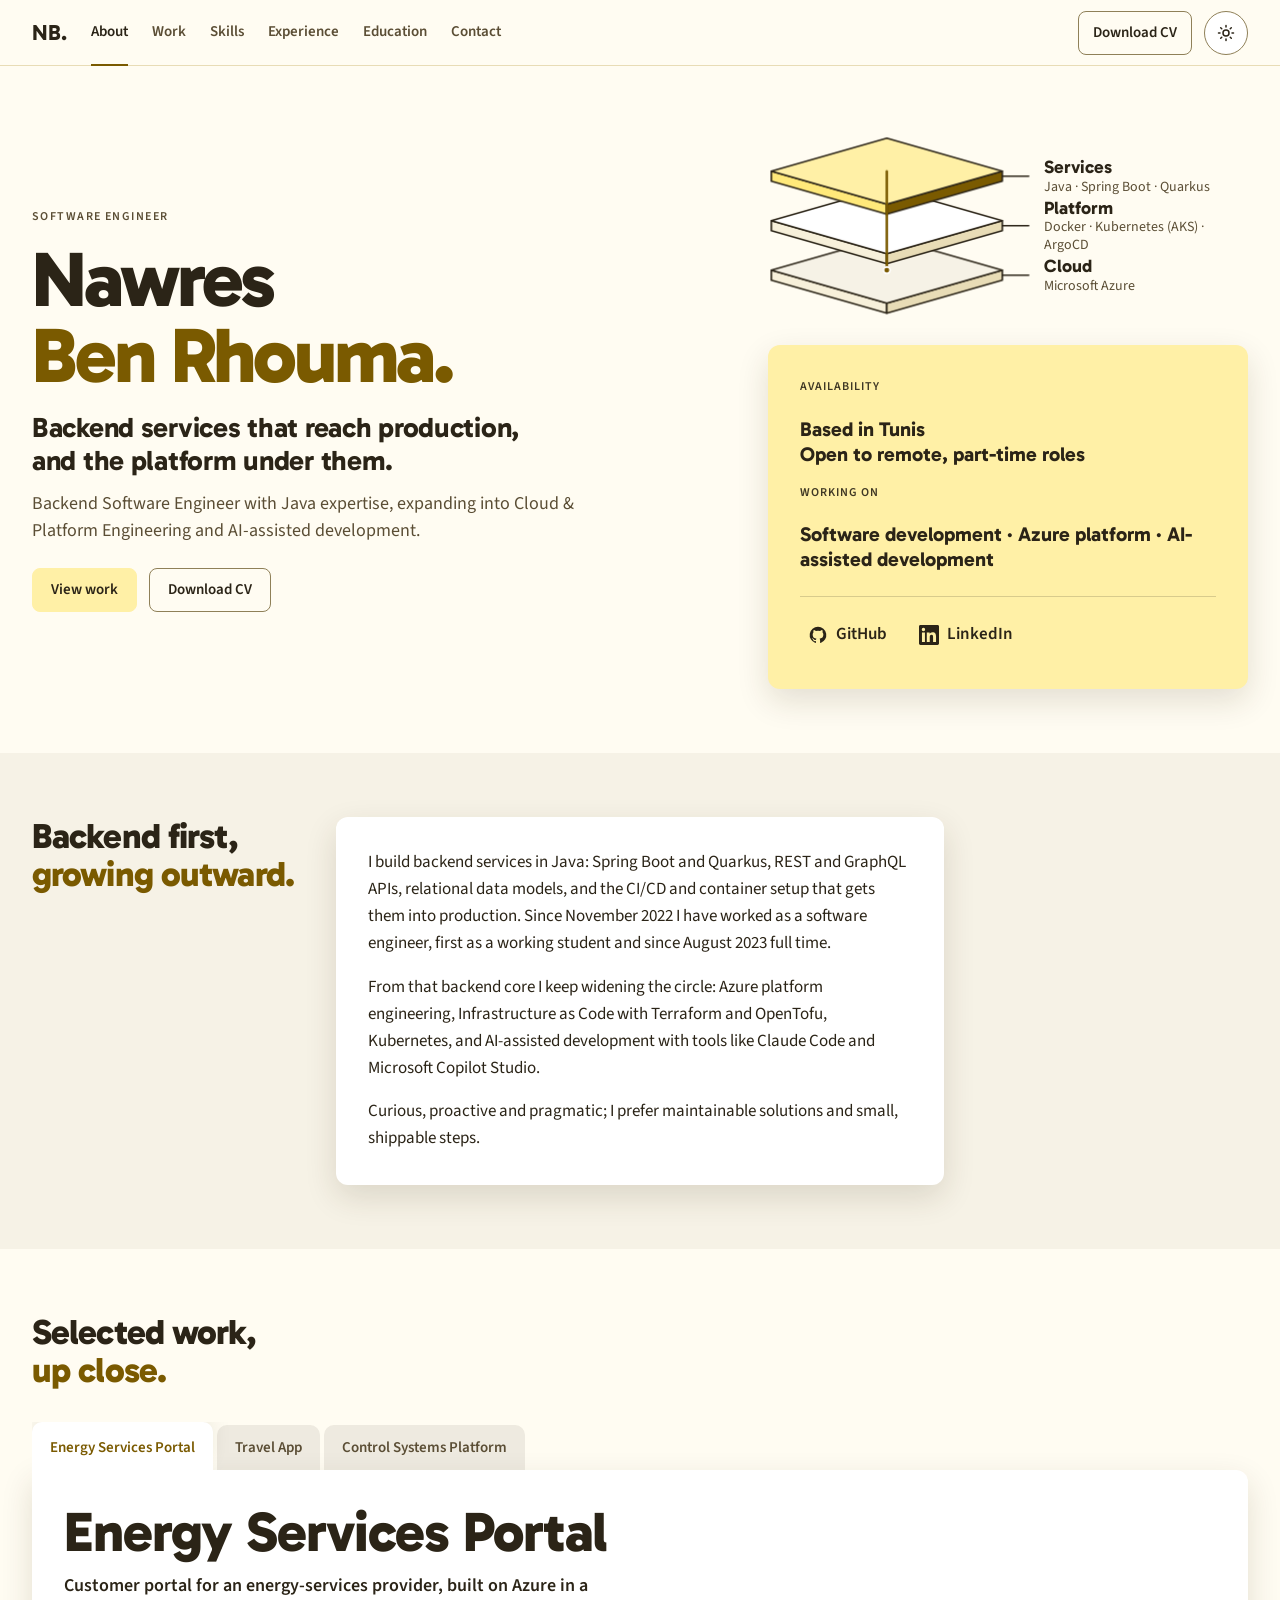
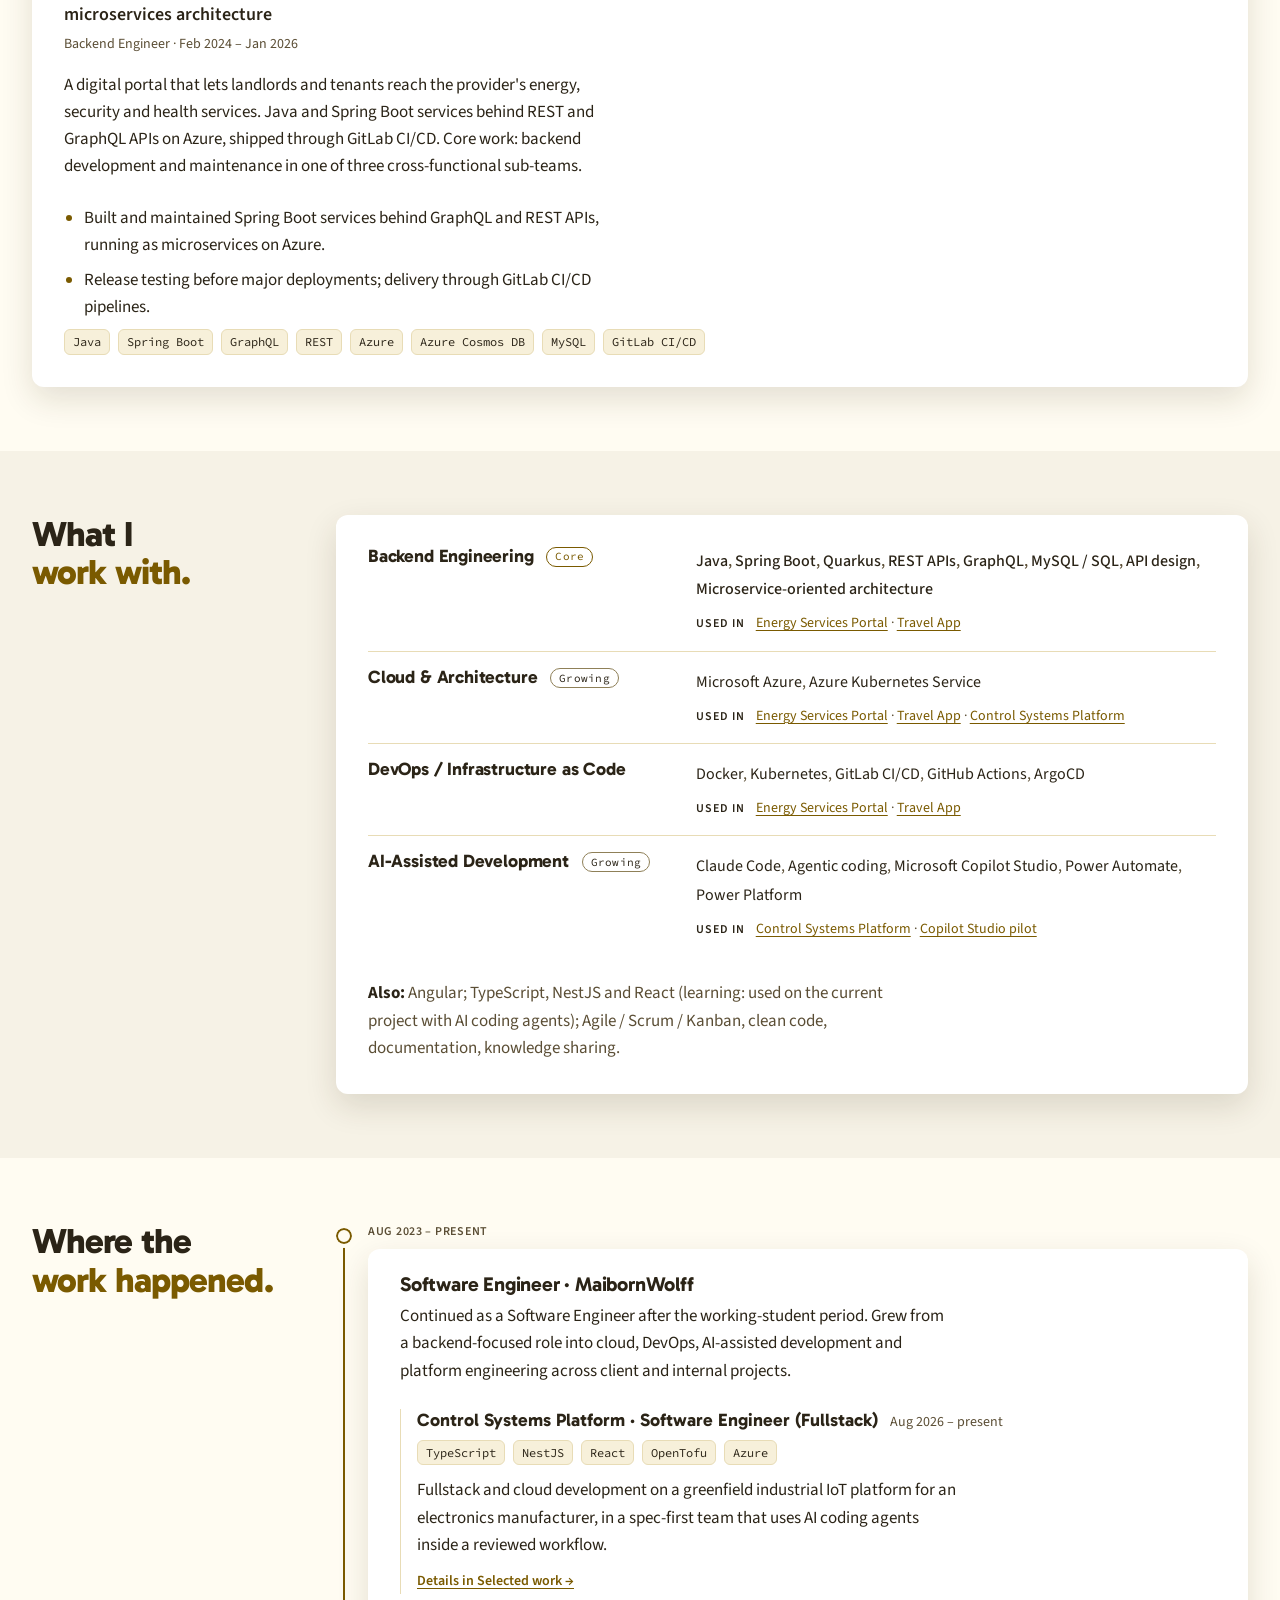
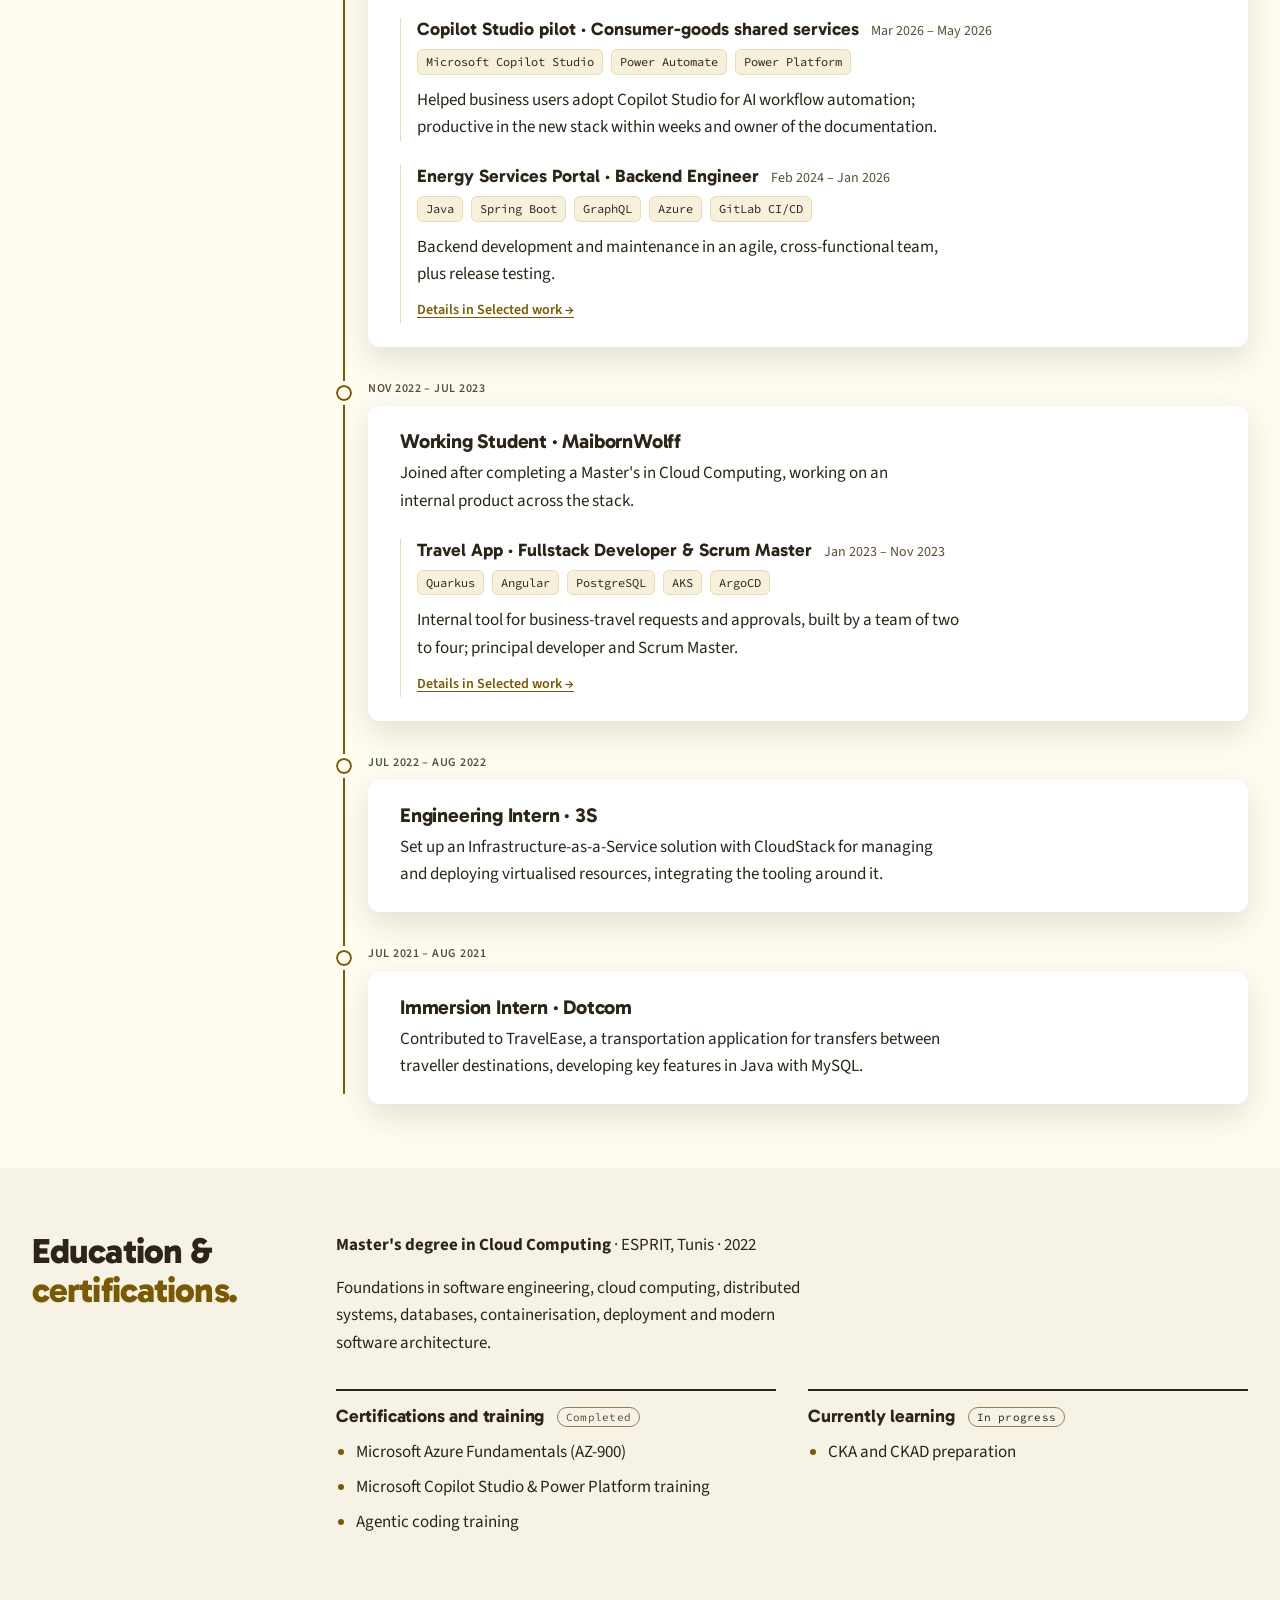
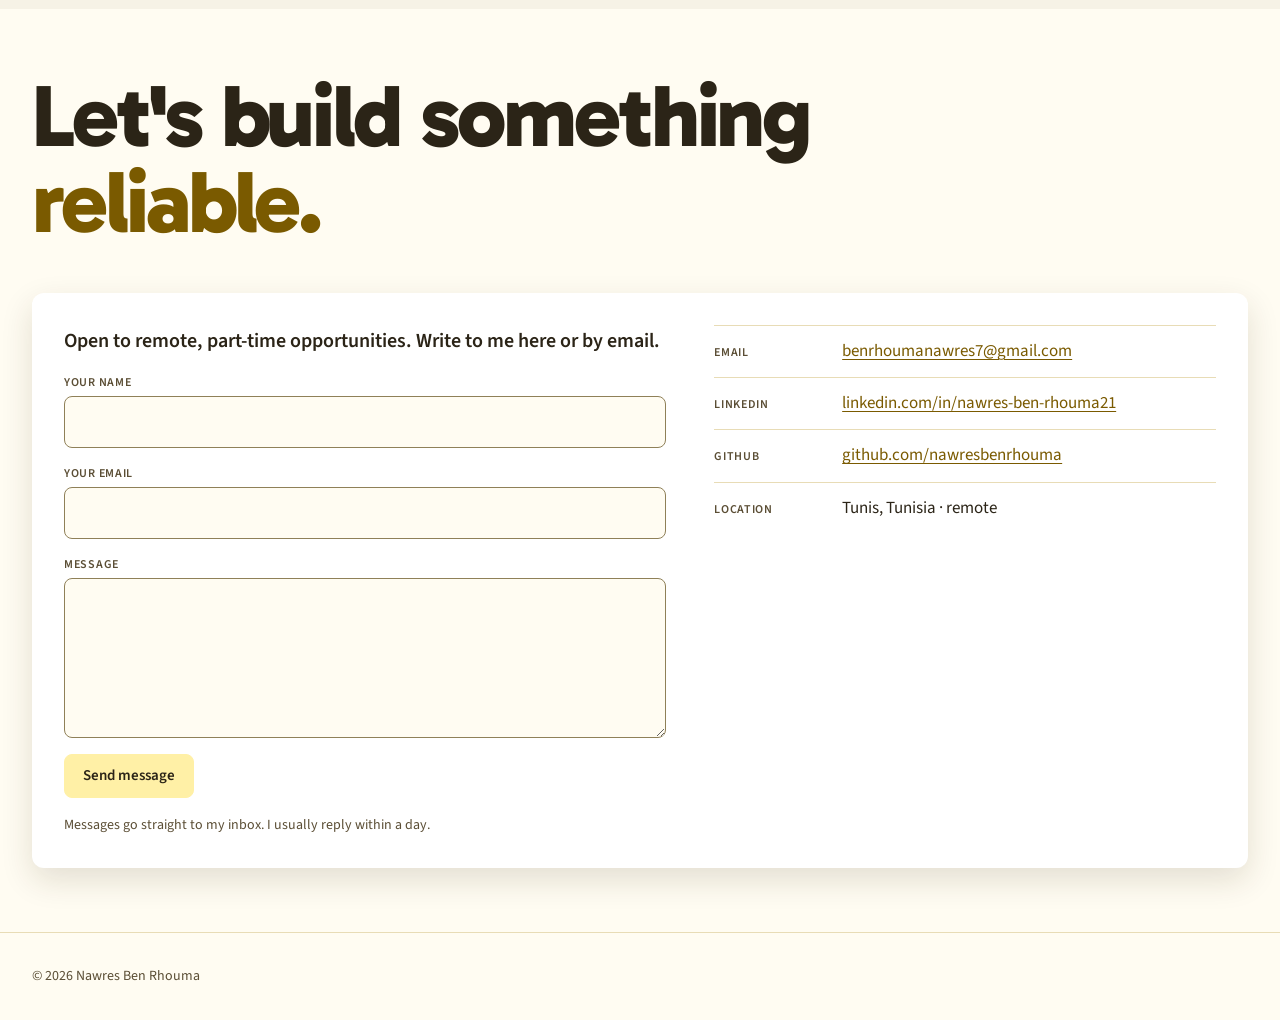
==== commit 8348a9bc: "Skills: drop the Learning lines and the site deploy from Used in" ====
--- a/index.html
+++ b/index.html
@@ -197,15 +197,13 @@
             <li>Microsoft Azure</li><li>Azure Kubernetes Service</li>
           </ul>
           <p class="skill-group__meta"><span class="skill-group__label">Used in</span> <a href="#panel-webportal">Energy Services Portal</a> · <a href="#panel-travelapp">Travel App</a> · <a href="#panel-industrial">Control Systems Platform</a></p>
-          <p class="skill-group__meta skill-group__meta--learning"><span class="skill-group__label">Learning</span> Azure Landing Zones, Virtual WAN &amp; hub-and-spoke, Site-to-Site VPN, Private Endpoints &amp; Private DNS, Governance &amp; security</p>
         </article>
         <article class="skill-group">
           <h3>DevOps / Infrastructure as Code</h3>
           <ul class="tags">
             <li>Docker</li><li>Kubernetes</li><li>GitLab CI/CD</li><li>GitHub Actions</li><li>ArgoCD</li>
           </ul>
-          <p class="skill-group__meta"><span class="skill-group__label">Used in</span> <a href="#panel-webportal">Energy Services Portal</a> · <a href="#panel-travelapp">Travel App</a> · this site's GitHub Actions deploy</p>
-          <p class="skill-group__meta skill-group__meta--learning"><span class="skill-group__label">Learning</span> Terraform, OpenTofu (first hands-on use on the current project, with AI coding agents), Azure Verified Modules</p>
+          <p class="skill-group__meta"><span class="skill-group__label">Used in</span> <a href="#panel-webportal">Energy Services Portal</a> · <a href="#panel-travelapp">Travel App</a></p>
         </article>
         <article class="skill-group">
           <h3>AI-Assisted Development <span class="status status--growing">Growing</span></h3>
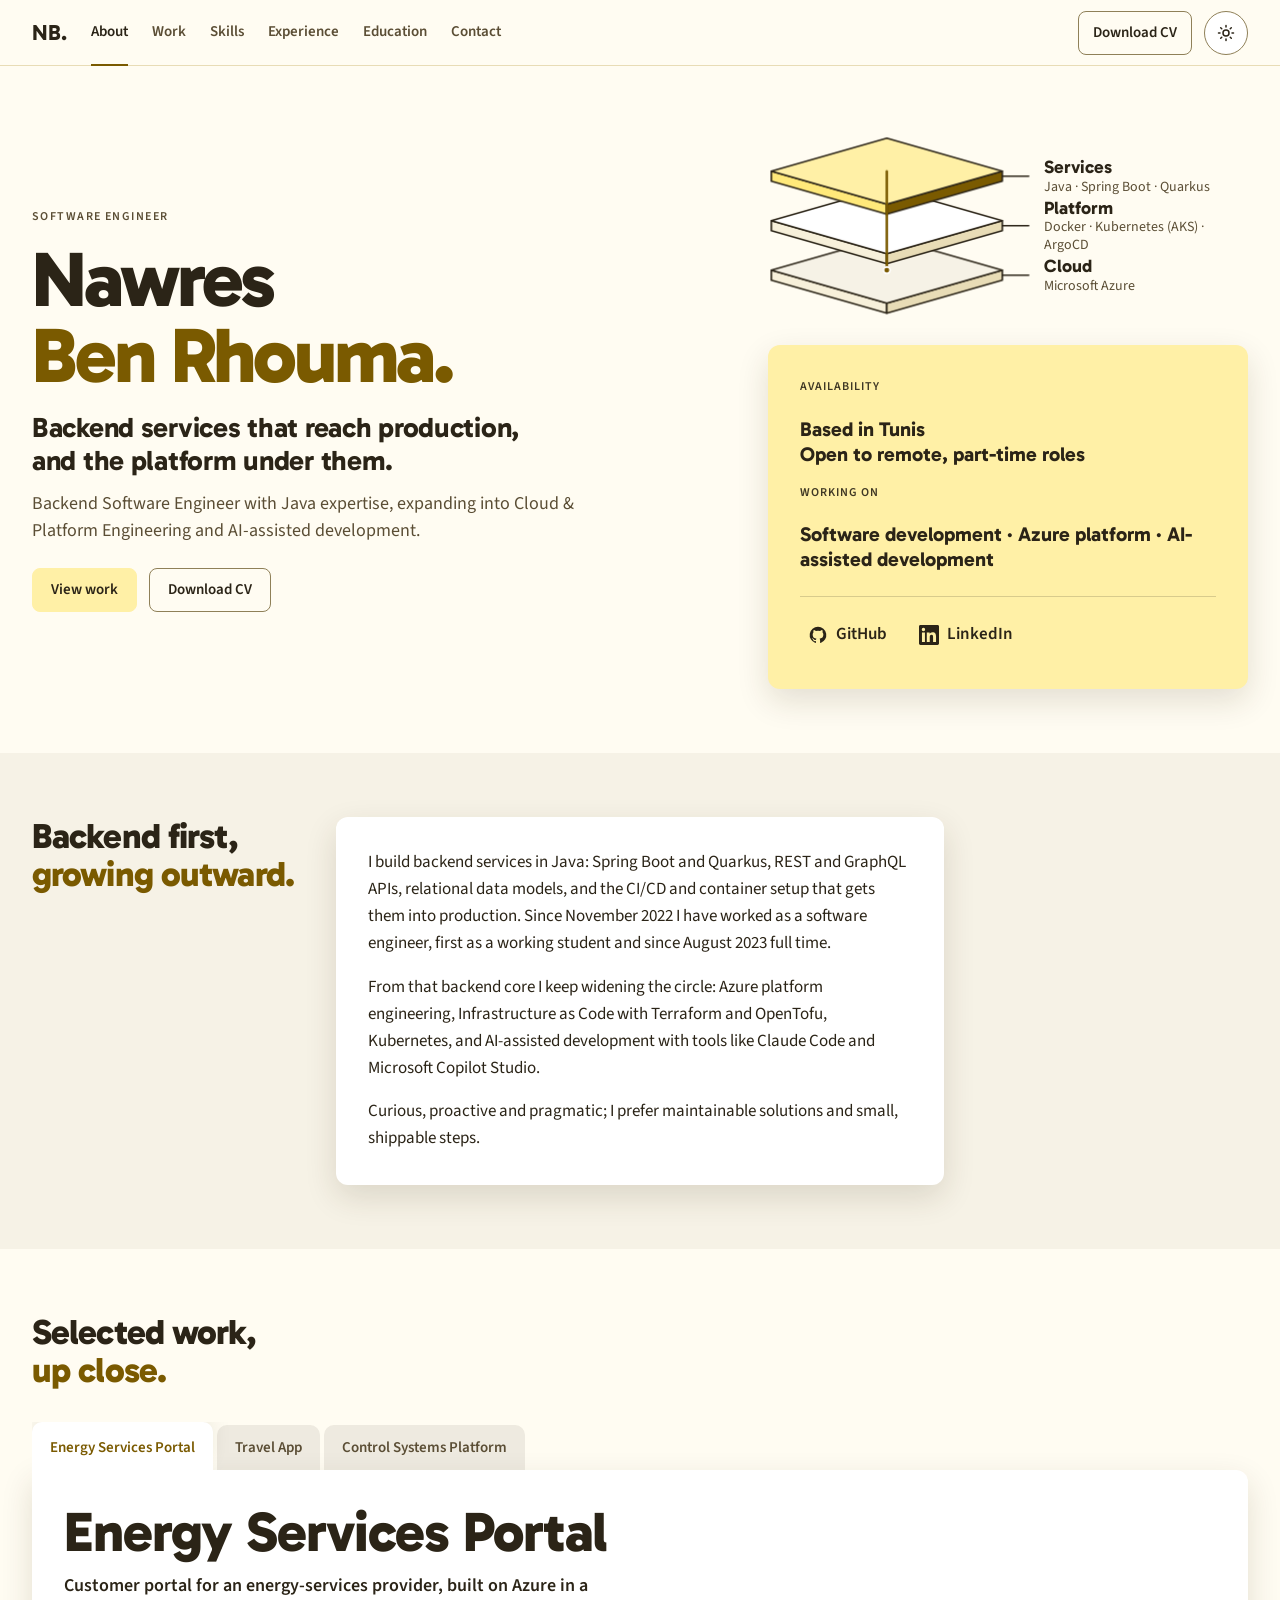
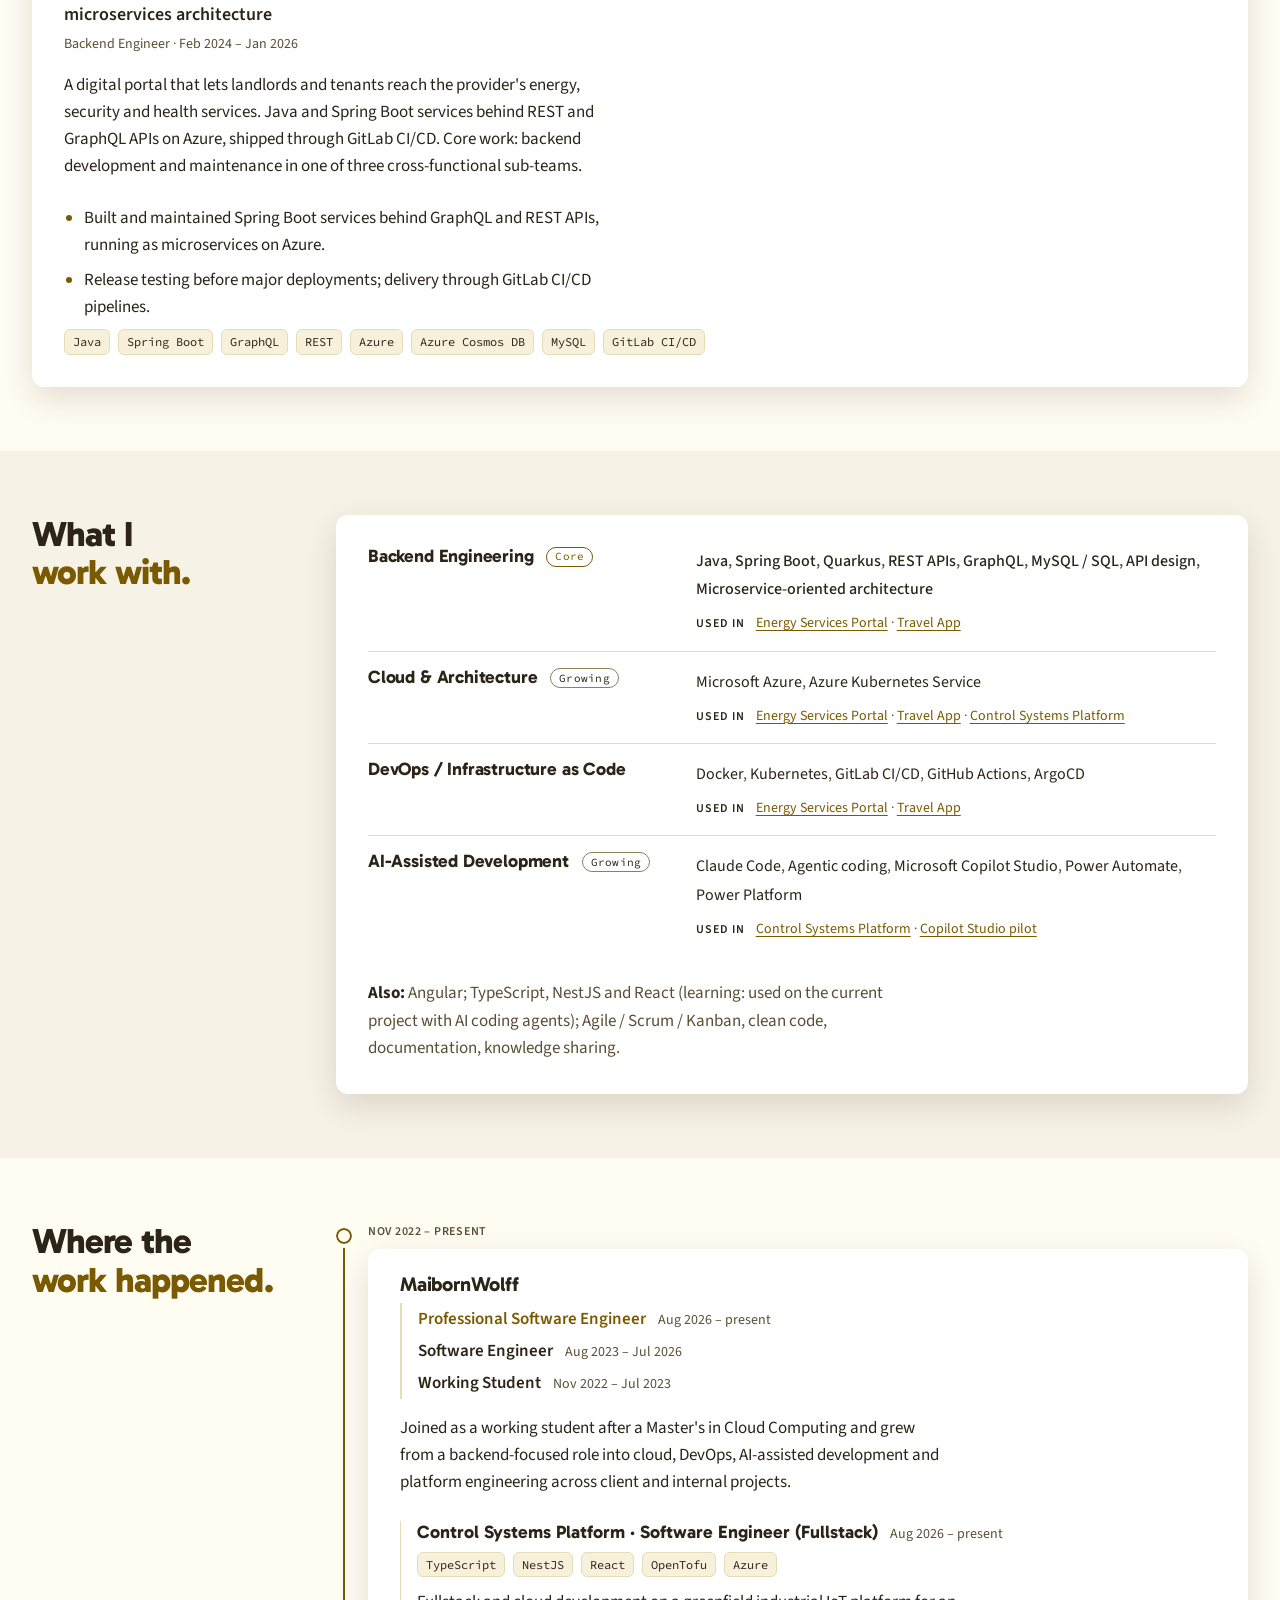
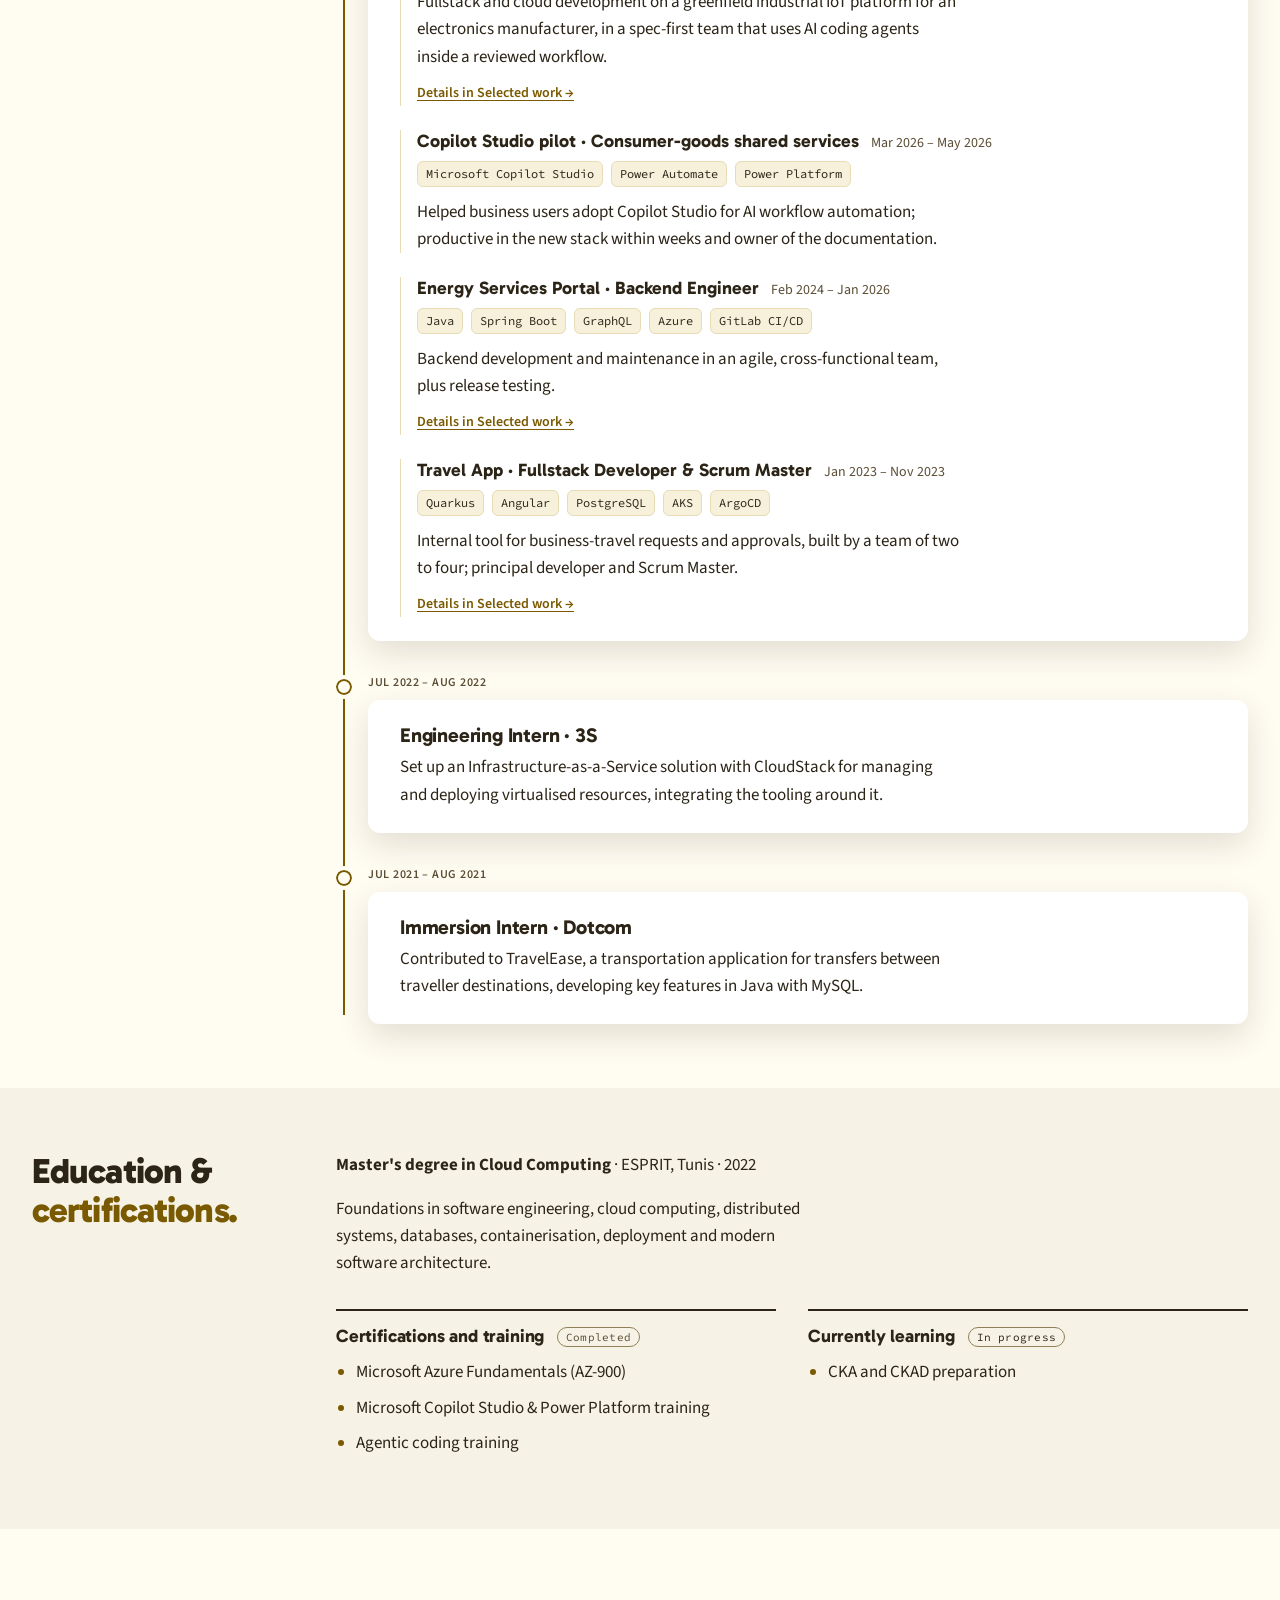
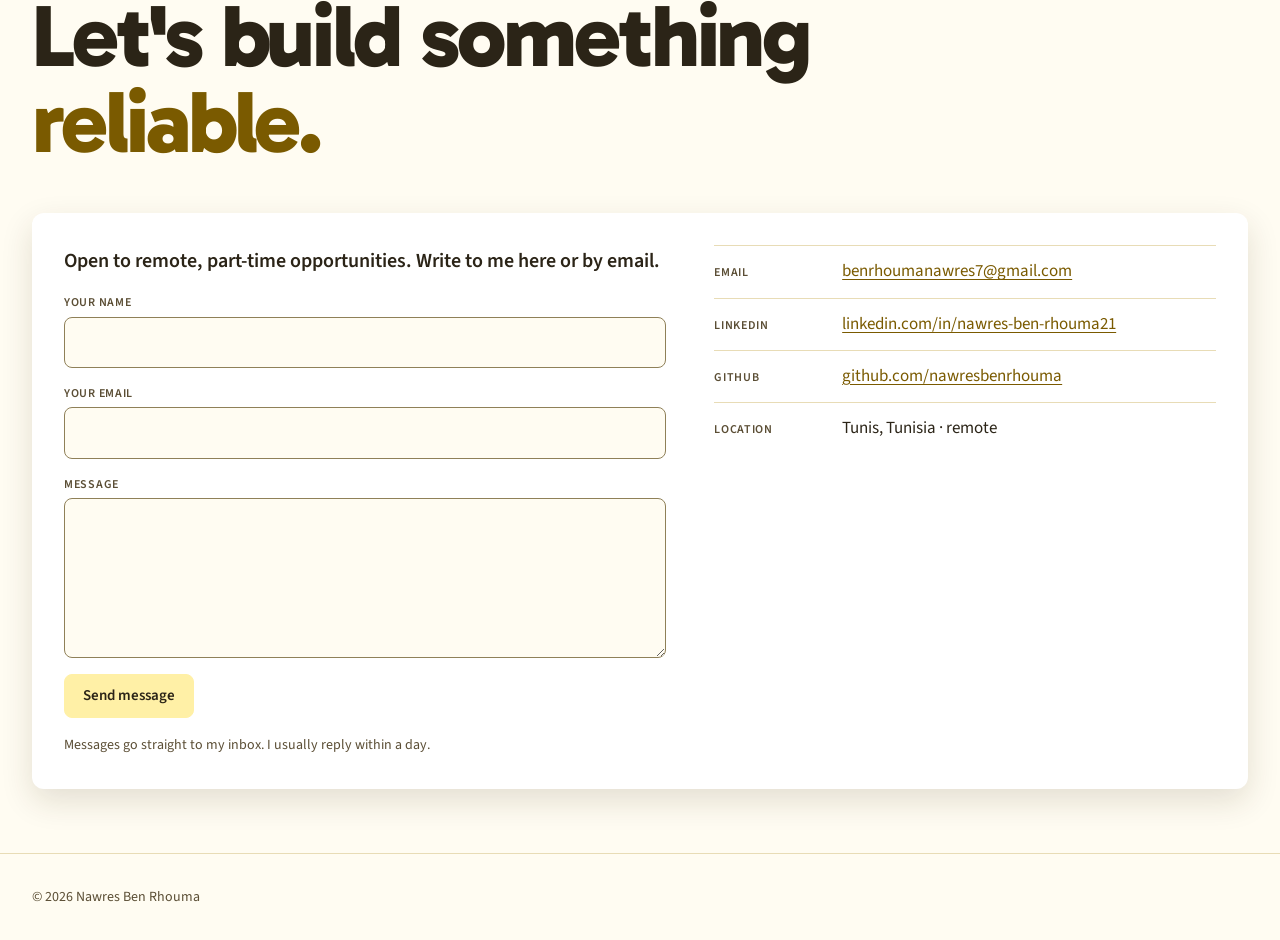
==== commit 0519b6ac: "Experience and CV: one MaibornWolff entry with the path Working Student, Software Engineer, Professi" ====
--- a/index.html
+++ b/index.html
@@ -222,11 +222,16 @@
       <ol class="timeline">
         <li class="timeline__item">
           <div class="timeline__meta">
-            <span class="timeline__dates">Aug 2023 – present</span>
+            <span class="timeline__dates">Nov 2022 – present</span>
           </div>
           <div class="timeline__body">
-            <h3>Software Engineer&nbsp;· MaibornWolff</h3>
-            <p>Continued as a Software Engineer after the working-student period. Grew from a backend-focused role into cloud, DevOps, AI-assisted development and platform engineering across client and internal projects.</p>
+            <h3>MaibornWolff</h3>
+            <ol class="role-path" aria-label="Roles at MaibornWolff">
+              <li><span class="role-path__title">Professional Software Engineer</span> <span class="role-path__dates">Aug 2026 – present</span></li>
+              <li><span class="role-path__title">Software Engineer</span> <span class="role-path__dates">Aug 2023 – Jul 2026</span></li>
+              <li><span class="role-path__title">Working Student</span> <span class="role-path__dates">Nov 2022 – Jul 2023</span></li>
+            </ol>
+            <p>Joined as a working student after a Master's in Cloud Computing and grew from a backend-focused role into cloud, DevOps, AI-assisted development and platform engineering across client and internal projects.</p>
 
             <article class="engagement">
               <h4>Control Systems Platform&nbsp;· Software Engineer (Fullstack) <span class="engagement__dates">Aug 2026 – present</span></h4>
@@ -247,16 +252,6 @@
               <p class="engagement__summary">Backend development and maintenance in an agile, cross-functional team, plus release testing.</p>
               <a class="engagement__more" href="#panel-webportal">Details<span class="visually-hidden"> on Energy Services Portal</span> in Selected work<span aria-hidden="true"> →</span></a>
             </article>
-
-          </div>
-        </li>
-        <li class="timeline__item">
-          <div class="timeline__meta">
-            <span class="timeline__dates">Nov 2022 – Jul 2023</span>
-          </div>
-          <div class="timeline__body">
-            <h3>Working Student&nbsp;· MaibornWolff</h3>
-            <p>Joined after completing a Master's in Cloud Computing, working on an internal product across the stack.</p>
 
             <article class="engagement">
               <h4>Travel App&nbsp;· Fullstack Developer &amp; Scrum Master <span class="engagement__dates">Jan 2023 – Nov 2023</span></h4>
--- a/css/styles.css
+++ b/css/styles.css
@@ -683,6 +683,13 @@
 .timeline__dates { display: block; margin-bottom: var(--space-2); }
 .timeline__body { background: var(--sheet); border-radius: var(--radius-lg); box-shadow: var(--shadow); padding: var(--space-5) var(--space-6); }
 .timeline__body > h3 { margin-bottom: var(--space-2); }
+/* Role path: one employer, the steps newest first on a short rail. */
+.role-path { list-style: none; margin: 0 0 var(--space-4); padding: 0 0 0 var(--space-4); border-left: 2px solid var(--border); }
+.role-path li { display: flex; flex-wrap: wrap; align-items: baseline; gap: 0 var(--space-3); margin: 0; padding: 0.15rem 0; }
+.role-path__title { font-weight: 600; color: var(--text); }
+.role-path__dates { font-size: var(--text-small); color: var(--text-muted); }
+.role-path li:first-child .role-path__title { color: var(--accent); }
+.cv-entry .role-path li { margin: 0; }
 .engagement { margin-top: var(--space-5); padding-left: var(--space-4); border-left: 1px solid var(--border); }
 .engagement > h4 {
   display: flex;
